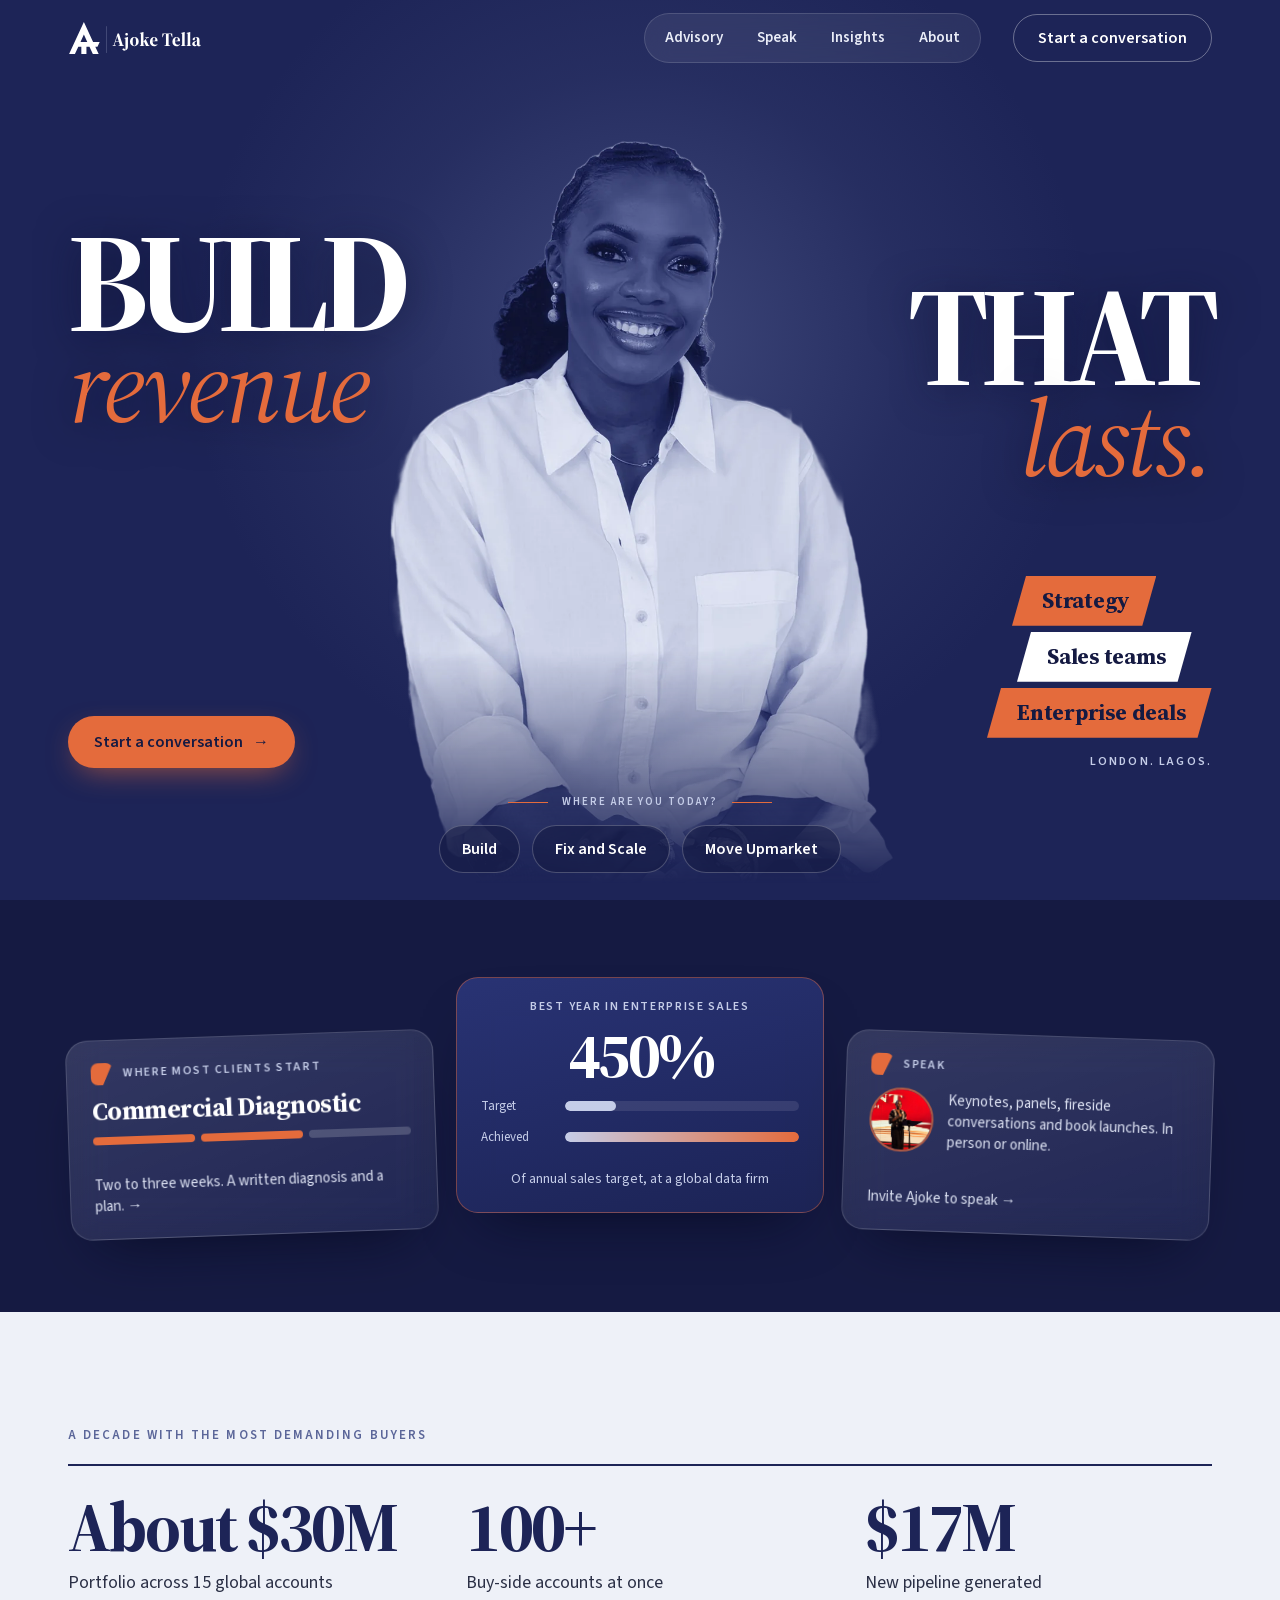
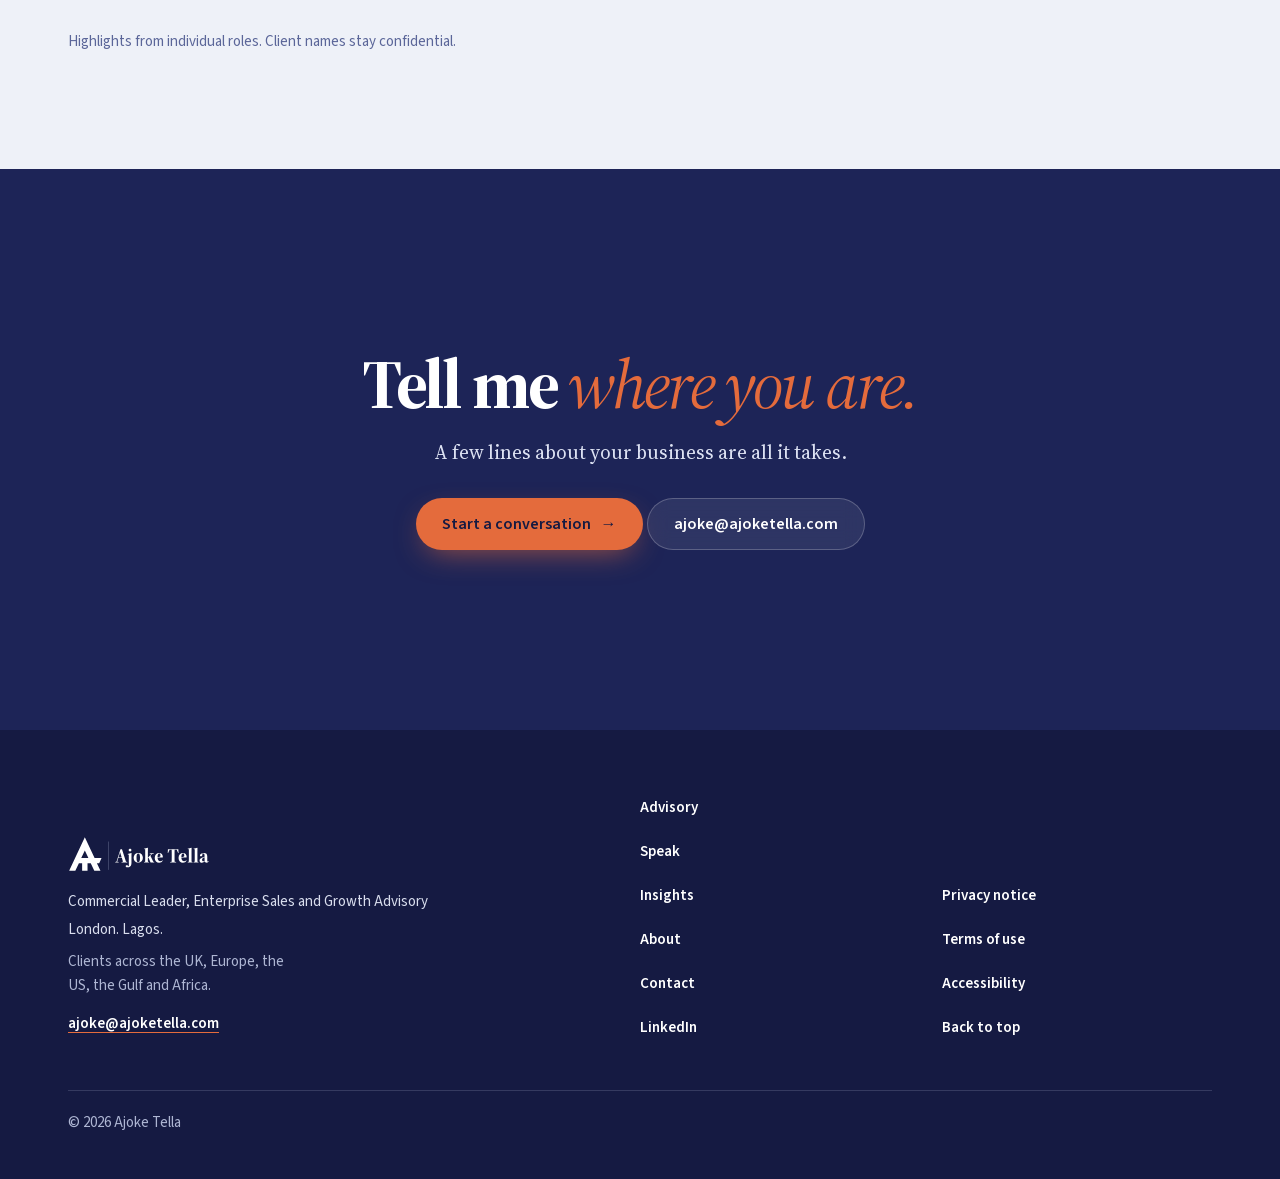
==== index.html @ 9ce61dae "New homepage: indigo hero with Ajoke behind the type, falling blocks, door buttons, cards Co-Authore" ====
<!doctype html>
<html lang="en-GB">
<head>
<meta charset="utf-8">
<meta name="viewport" content="width=device-width, initial-scale=1">
<meta name="theme-color" content="#1D2457">
<meta property="og:type" content="website">
<meta property="og:image" content="https://ajoketella.com/assets/img/og-image.png">
<meta property="og:image:width" content="1200">
<meta property="og:image:height" content="630">
<meta name="twitter:card" content="summary_large_image">
<link rel="icon" href="assets/img/favicon.svg" type="image/svg+xml">
<link rel="icon" href="assets/img/favicon-32.png" sizes="32x32" type="image/png">
<link rel="apple-touch-icon" href="assets/img/apple-touch-icon.png">
<link rel="preload" href="assets/fonts/source-serif-4.woff2" as="font" type="font/woff2" crossorigin>
<link rel="preload" href="assets/fonts/source-sans-3.woff2" as="font" type="font/woff2" crossorigin>
<script defer data-domain="ajoketella.com" src="https://plausible.io/js/script.outbound-links.js"></script>
<link rel="stylesheet" href="assets/css/site.css">
<link rel="stylesheet" href="assets/css/theme-persimmon.css">

<title>Ajoke Tella | Commercial Advisory for Revenue Growth</title>
<meta name="description" content="Revenue should not depend on one person, one deal or one good quarter. Commercial advisory for startups, SMEs and established companies, from London and Lagos.">
<link rel="canonical" href="https://ajoketella.com/">
<meta property="og:url" content="https://ajoketella.com/">
<meta property="og:title" content="Ajoke Tella | Commercial Advisory for Revenue Growth">
<meta property="og:description" content="Revenue should not depend on one person, one deal or one good quarter. Commercial advisory from London and Lagos.">
<link rel="preload" as="image" href="assets/img/photos/ajoke-duotone.webp" type="image/webp">
<script type="application/ld+json">
{
  "@context": "https://schema.org",
  "@graph": [
    {
      "@type": "Person",
      "@id": "https://ajoketella.com/#ajoke",
      "name": "Ajoke Tella",
      "jobTitle": "Commercial Leader, Enterprise Sales and Growth Advisory",
      "description": "Commercial leader and adviser who helps startups, SMEs and established companies win and grow revenue, drawing on a decade of enterprise sales to tier 1 and tier 2 banks, asset managers, hedge funds and family offices across EMEA.",
      "url": "https://ajoketella.com/",
      "image": "https://ajoketella.com/assets/img/photos/ajoke-portrait.jpg",
      "sameAs": ["https://www.linkedin.com/in/joketella/"],
      "workLocation": [
        {"@type": "Place", "name": "London", "address": {"@type": "PostalAddress", "addressLocality": "London", "addressCountry": "GB"}},
        {"@type": "Place", "name": "Lagos", "address": {"@type": "PostalAddress", "addressLocality": "Lagos", "addressCountry": "NG"}}
      ],
      "alumniOf": [
        {"@type": "CollegeOrUniversity", "name": "University of Ilorin"},
        {"@type": "CollegeOrUniversity", "name": "London School of Economics and Political Science"}
      ],
      "knowsAbout": ["Enterprise sales", "B2B sales strategy", "Go-to-market strategy", "Building a sales function", "Sales team training and coaching", "Fractional commercial leadership", "RFP and tender strategy", "Account expansion", "Founder-led sales", "Commercial leadership"]
    },
    {
      "@type": "ProfessionalService",
      "@id": "https://ajoketella.com/#practice",
      "name": "Ajoke Tella",
      "description": "Commercial advisory for companies selling complex, high value products and services: sales strategy and go-to-market, sales function build, fractional commercial leadership and enterprise sales capability.",
      "url": "https://ajoketella.com/",
      "logo": "https://ajoketella.com/assets/img/mark.svg",
      "founder": {"@id": "https://ajoketella.com/#ajoke"},
      "location": [
        {"@type": "Place", "name": "London", "address": {"@type": "PostalAddress", "addressLocality": "London", "addressCountry": "GB"}},
        {"@type": "Place", "name": "Lagos", "address": {"@type": "PostalAddress", "addressLocality": "Lagos", "addressCountry": "NG"}}
      ],
      "areaServed": [
        {"@type": "Country", "name": "United Kingdom"},
        {"@type": "Place", "name": "Europe"},
        {"@type": "Country", "name": "United States"},
        {"@type": "Country", "name": "United Arab Emirates"},
        {"@type": "Country", "name": "Nigeria"},
        {"@type": "Place", "name": "Africa"}
      ],
      "hasOfferCatalog": {
        "@type": "OfferCatalog",
        "name": "Commercial advisory",
        "itemListElement": [
          {"@type": "Offer", "itemOffered": {"@type": "Service", "name": "Commercial Diagnostic", "description": "A two to three week review of your sales organisation, pipeline, process, team and enterprise readiness, with a written diagnosis and plan."}},
          {"@type": "Offer", "itemOffered": {"@type": "Service", "name": "Sales Strategy and Go-To-Market"}},
          {"@type": "Offer", "itemOffered": {"@type": "Service", "name": "Sales Function Build"}},
          {"@type": "Offer", "itemOffered": {"@type": "Service", "name": "Fractional Commercial Leader"}},
          {"@type": "Offer", "itemOffered": {"@type": "Service", "name": "Enterprise Sales Capability Programme"}},
          {"@type": "Offer", "itemOffered": {"@type": "Service", "name": "Enterprise Deal and RFP Strategy"}},
          {"@type": "Offer", "itemOffered": {"@type": "Service", "name": "Whitespace and Account Expansion"}},
          {"@type": "Offer", "itemOffered": {"@type": "Service", "name": "Sales Team Training and Coaching"}},
          {"@type": "Offer", "itemOffered": {"@type": "Service", "name": "Founder-Led Sales Transition"}},
          {"@type": "Offer", "itemOffered": {"@type": "Service", "name": "Sales Hiring and Team Design"}}
        ]
      }
    },
    {
      "@type": "WebSite",
      "@id": "https://ajoketella.com/#site",
      "name": "Ajoke Tella",
      "url": "https://ajoketella.com/",
      "inLanguage": "en-GB",
      "publisher": {"@id": "https://ajoketella.com/#ajoke"}
    }
,
    {
      "@type": "WebPage",
      "@id": "https://ajoketella.com/#webpage",
      "url": "https://ajoketella.com/",
      "name": "Ajoke Tella | Commercial Advisory for Revenue Growth",
      "isPartOf": {"@id": "https://ajoketella.com/#site"},
      "about": {"@id": "https://ajoketella.com/#practice"},
      "primaryImageOfPage": "https://ajoketella.com/assets/img/photos/ajoke-portrait.jpg"
    }
  ]
}
</script>
</head>
<body class="home-v3">
<a class="skip" href="#main">Skip to content</a>
<svg width="0" height="0" class="sprite" aria-hidden="true" focusable="false"><symbol id="horizontal" viewBox="6.36 1.60 368.01 93.40"><path transform="translate(0.00 0.00) scale(1)" fill="currentColor" fill-rule="evenodd" d="M50.0 4.6 L75.3 59.0 L93.39 59.0 L87.34 72.0 L81.34 72.0 L90.64 92.0 L74.64 92.0 L65.34 72.0 L57.0 72.0 L57.0 92.0 L43.0 92.0 L43.0 72.0 L34.66 72.0 L25.36 92.0 L9.36 92.0 Z M50.0 39.01 L59.3 59.0 L40.7 59.0 Z"/><rect x="110.87" y="15.96" width="0.6" height="73.42" style="fill:var(--rule,currentColor)"/><path transform="translate(128.32 70.15) scale(0.5218)" fill="currentColor" d="M1.20 0.00L18.20 0.00L18.20 -2.20L10.70 -3.10L16.40 -21.70L34.10 -21.70L39.70 -3.10L32.50 -2.20L32.50 0.00L60.80 0.00L60.80 -2.20L54.70 -3.20L34.70 -66.00L27.20 -66.00L7.40 -3.10L1.20 -2.20ZM17.20 -24.40L25.40 -51.10L33.30 -24.40ZM63.00 24.60C66.90 24.60 72.00 23.30 76.30 18.90C80.40 14.80 81.90 10.10 81.90 0.00L81.90 -33.00L82.30 -46.20L80.90 -47.20L62.60 -42.00L62.60 -40.20L68.40 -38.50C68.50 -34.00 68.60 -30.50 68.60 -24.20L68.60 -6.50C68.60 2.60 69.50 10.30 68.80 17.00C68.70 18.50 68.40 19.60 67.90 20.60L66.50 18.30C64.10 14.20 62.00 13.50 59.20 13.50C55.70 13.50 53.20 15.50 52.90 18.70C54.00 23.10 57.70 24.60 63.00 24.60ZM74.80 -54.80C78.60 -54.80 81.80 -57.60 81.80 -61.60C81.80 -65.70 78.60 -68.50 74.80 -68.50C71.00 -68.50 67.80 -65.70 67.80 -61.60C67.80 -57.60 71.00 -54.80 74.80 -54.80ZM115.60 1.50C128.90 1.50 138.70 -8.40 138.70 -22.90C138.70 -37.60 130.20 -47.20 115.60 -47.20C102.10 -47.20 92.60 -37.40 92.60 -22.80C92.60 -8.20 101.00 1.50 115.60 1.50ZM115.60 -1.10C110.10 -1.10 106.90 -6.20 106.90 -22.80C106.90 -39.40 110.10 -44.70 115.60 -44.70C121.20 -44.70 124.30 -39.50 124.30 -22.90C124.30 -6.40 121.20 -1.10 115.60 -1.10ZM144.50 0.00L168.50 0.00L168.50 -2.20L163.70 -3.00C163.40 -7.90 163.40 -14.60 163.40 -20.30L166.60 -23.60L176.90 0.00L195.00 0.00L195.00 -2.20L190.40 -3.10L176.10 -33.40L184.60 -42.20L192.80 -43.60L192.80 -45.80L172.70 -45.80L172.70 -43.60L180.80 -42.20L163.40 -23.60L163.40 -51.50L163.80 -72.00L162.40 -73.10L144.10 -68.30L144.10 -66.50L150.10 -64.90L150.10 -20.90C150.10 -15.40 150.10 -8.30 149.80 -3.10L144.50 -2.20ZM219.50 -44.60C223.40 -44.60 226.00 -41.70 226.00 -34.20C226.00 -28.70 224.20 -27.20 218.70 -27.20L211.50 -27.20C211.90 -40.30 215.40 -44.60 219.50 -44.60ZM219.40 1.50C227.30 1.50 233.70 -1.90 237.50 -9.60L236.00 -10.80C233.30 -7.80 229.90 -5.90 225.30 -5.90C217.30 -5.90 211.50 -12.60 211.50 -24.60L211.50 -24.70L237.20 -24.70C237.60 -26.40 237.70 -27.30 237.70 -29.30C237.70 -39.70 230.70 -47.20 219.30 -47.20C208.00 -47.20 197.50 -38.60 197.50 -22.20C197.50 -7.00 207.20 1.50 219.40 1.50ZM262.10 -46.40L264.20 -46.40L271.30 -63.00L281.70 -63.00C282.00 -55.20 282.10 -44.40 282.10 -35.40L282.10 -31.00C282.10 -21.90 282.00 -11.00 281.70 -3.20L274.20 -2.20L274.20 0.00L303.90 0.00L303.90 -2.20L296.40 -3.20C296.10 -11.00 296.10 -21.90 296.10 -31.00L296.10 -35.40C296.10 -44.40 296.10 -55.20 296.40 -63.00L306.80 -63.00L313.90 -46.40L316.10 -46.40L314.90 -65.70L263.30 -65.70ZM337.90 -44.60C341.80 -44.60 344.40 -41.70 344.40 -34.20C344.40 -28.70 342.60 -27.20 337.10 -27.20L329.90 -27.20C330.30 -40.30 333.80 -44.60 337.90 -44.60ZM337.80 1.50C345.70 1.50 352.10 -1.90 355.90 -9.60L354.40 -10.80C351.70 -7.80 348.30 -5.90 343.70 -5.90C335.70 -5.90 329.90 -12.60 329.90 -24.60L329.90 -24.70L355.60 -24.70C356.00 -26.40 356.10 -27.30 356.10 -29.30C356.10 -39.70 349.10 -47.20 337.70 -47.20C326.40 -47.20 315.90 -38.60 315.90 -22.20C315.90 -7.00 325.60 1.50 337.80 1.50ZM361.60 0.00L385.60 0.00L385.60 -2.20L380.80 -3.00C380.50 -8.20 380.50 -15.40 380.50 -20.90L380.50 -52.10L380.90 -72.00L379.50 -73.10L361.20 -68.30L361.20 -66.50L367.20 -64.90L367.20 -20.90C367.20 -15.40 367.20 -8.30 366.90 -3.10L361.60 -2.20ZM390.80 0.00L414.80 0.00L414.80 -2.20L410.00 -3.00C409.70 -8.20 409.70 -15.40 409.70 -20.90L409.70 -52.10L410.10 -72.00L408.70 -73.10L390.40 -68.30L390.40 -66.50L396.40 -64.90L396.40 -20.90C396.40 -15.40 396.40 -8.30 396.10 -3.10L390.80 -2.20ZM455.60 1.40C460.70 1.40 464.10 -1.20 465.80 -5.40L464.40 -6.50C463.10 -4.80 462.20 -4.20 460.80 -4.20C459.50 -4.20 458.70 -5.20 458.70 -7.20L458.70 -29.60C458.70 -41.80 453.70 -47.20 442.20 -47.20C430.40 -47.20 422.90 -42.20 422.10 -34.90C423.00 -31.70 424.70 -30.30 427.80 -30.30C431.00 -30.30 434.20 -32.30 434.50 -38.50L435.00 -44.00C435.90 -44.20 436.90 -44.40 437.90 -44.40C443.70 -44.40 445.40 -41.40 445.40 -31.60L445.40 -28.10C442.60 -27.40 439.90 -26.60 438.00 -26.10C424.90 -22.10 420.40 -16.80 420.40 -10.00C420.40 -2.80 425.40 1.50 432.40 1.50C437.70 1.50 441.70 -0.30 445.60 -5.40C446.50 -1.30 449.60 1.40 455.60 1.40ZM433.00 -13.00C433.00 -18.60 436.10 -21.80 441.10 -24.20C442.00 -24.70 443.50 -25.20 445.40 -25.80L445.40 -7.60C443.10 -5.90 441.50 -5.30 439.30 -5.30C435.70 -5.30 433.00 -7.70 433.00 -13.00Z"/></symbol><symbol id="mark" viewBox="0 0 100 100"><path fill="currentColor" fill-rule="evenodd" d="M50.0 4.6 L75.3 59.0 L93.39 59.0 L87.34 72.0 L81.34 72.0 L90.64 92.0 L74.64 92.0 L65.34 72.0 L57.0 72.0 L57.0 92.0 L43.0 92.0 L43.0 72.0 L34.66 72.0 L25.36 92.0 L9.36 92.0 Z M50.0 39.01 L59.3 59.0 L40.7 59.0 Z"/></symbol></svg>
<header class="site-header" id="top">
  <div class="wrap header-inner">
    <a class="brand" href="" aria-label="Ajoke Tella, home"><svg class="brand-logo" viewBox="0 0 368.01 93.40" aria-hidden="true" focusable="false"><use href="#horizontal"/></svg></a>
    
    <nav class="primary-nav" aria-label="Main">
      <ul>
        <li><a href="advisory/" data-nav="advisory">Advisory</a></li>
        <li><a href="speak/" data-nav="speak">Speak</a></li>
        <li><a href="insights/" data-nav="insights">Insights</a></li>
        <li><a href="about/" data-nav="about">About</a></li>
      </ul>
    </nav>
    <a class="btn btn-primary header-cta" href="contact/" data-nav="contact" data-track="Header CTA">Start a conversation</a>
    <button class="menu-toggle" type="button" aria-expanded="false" aria-controls="mobile-menu">
      <span class="menu-lines" aria-hidden="true"></span><span class="menu-label">Menu</span>
    </button>
  </div>
  <div class="mobile-menu" id="mobile-menu" hidden>
    <nav aria-label="Mobile">
      <ul>
        <li><a href="advisory/" data-nav="advisory">Advisory</a></li>
        <li><a href="speak/" data-nav="speak">Speak</a></li>
        <li><a href="insights/" data-nav="insights">Insights</a></li>
        <li><a href="about/" data-nav="about">About</a></li>
      </ul>
      <a class="btn btn-primary" href="contact/">Start a conversation</a>
    </nav>
  </div>
  <div class="read-bar" aria-hidden="true"></div>
</header>

<main id="main">

  <!-- Hero: one field of Adire indigo, Ajoke toned in the same indigo behind the type -->
  <section class="v4-hero" aria-labelledby="hero-title">
    <div class="wrap v4-grid">
      <figure class="v4-figure" aria-hidden="true">
        <img src="assets/img/photos/ajoke-duotone.webp" width="1000" height="1406" alt="" fetchpriority="high">
      </figure>
      <h1 id="hero-title" class="v4-title">
        <span class="v4-l"><b>Build</b> <em>revenue</em></span>
        <span class="v4-r"><b>that</b> <em>lasts.</em></span>
      </h1>
      <div class="v4-copy">
        <a class="pill pill-hot" href="contact/" data-track="Hero CTA">Start a conversation <span aria-hidden="true">&rarr;</span></a>
      </div>
      <div class="v4-side">
        <ul class="v4-blocks" aria-label="What I help with">
          <li>Strategy</li>
          <li>Sales teams</li>
          <li>Enterprise deals</li>
        </ul>
        <p class="v4-cities">London. Lagos.</p>
      </div>
      <nav class="v4-doors" aria-label="Where are you today?">
        <p class="v4-doors-label">Where are you today?</p>
        <a class="pill pill-glass" href="advisory/#panel-build">Build</a>
        <a class="pill pill-glass" href="advisory/#panel-fix">Fix and Scale</a>
        <a class="pill pill-glass" href="advisory/#panel-up">Move Upmarket</a>
      </nav>
    </div>
  </section>

  <!-- Facts on glass cards -->
  <section class="v4-facts" aria-label="At a glance">
    <div class="wrap">
      <div class="v3-cards">
        <a class="v3-card" href="advisory/#diagnostic">
          <span class="v3-card-label"><i aria-hidden="true"></i>Where most clients start</span>
          <span class="v3-card-title">Commercial Diagnostic</span>
          <span class="v3-weeks" aria-hidden="true"><span></span><span></span><span class="off"></span></span>
          <span class="v3-card-foot">Two to three weeks. A written diagnosis and a plan. <span aria-hidden="true">&rarr;</span></span>
        </a>
        <div class="v3-card v3-card-hero">
          <span class="v3-card-label">Best year in enterprise sales</span>
          <span class="v3-big">450%</span>
          <span class="v3-bars">
            <span class="v3-bar"><span class="v3-bar-name">Target</span><span class="v3-bar-track"><span class="v3-bar-fill" style="--w:22%"></span></span></span>
            <span class="v3-bar"><span class="v3-bar-name">Achieved</span><span class="v3-bar-track"><span class="v3-bar-fill hot" style="--w:100%"></span></span></span>
          </span>
          <span class="v3-card-foot">Of annual sales target, at a global data firm</span>
        </div>
        <a class="v3-card" href="speak/">
          <span class="v3-card-label"><i aria-hidden="true"></i>Speak</span>
          <span class="v3-speak">
            <img src="assets/img/photos/ajoke-stage.webp" width="900" height="1200" alt="" loading="lazy">
            <span>Keynotes, panels, fireside conversations and book launches. In person or online.</span>
          </span>
          <span class="v3-card-foot">Invite Ajoke to speak <span aria-hidden="true">&rarr;</span></span>
        </a>
      </div>
    </div>
  </section>

  <!-- Numbers -->
  <section class="v3-section v3-numbers" aria-labelledby="record-title">
    <div class="wrap">
      <h2 id="record-title" class="v3-eyebrow">A decade with the most demanding buyers</h2>
      <ul class="v3-stats">
        <li><span class="v3-stat" data-count>About $30M</span><span>Portfolio across 15 global accounts</span></li>
        <li><span class="v3-stat" data-count>100+</span><span>Buy-side accounts at once</span></li>
        <li><span class="v3-stat" data-count>$17M</span><span>New pipeline generated</span></li>
      </ul>
      <p class="v3-note">Highlights from individual roles. Client names stay confidential.</p>
    </div>
  </section>

  <!-- Close -->
  <section class="v3-close" aria-labelledby="close-title">
    <div class="wrap">
      <h2 id="close-title" class="v3-h2">Tell me <em>where you are.</em></h2>
      <p>A few lines about your business are all it takes.</p>
      <div class="v3-actions">
        <a class="pill pill-hot" href="contact/" data-track="Closing CTA">Start a conversation <span aria-hidden="true">&rarr;</span></a>
        <a class="pill pill-glass" href="mailto:ajoke@ajoketella.com">ajoke@ajoketella.com</a>
      </div>
    </div>
  </section>
</main>
<footer class="site-footer">
  <div class="wrap footer-grid">
    <div>
      <svg class="footer-logo" viewBox="0 0 368.01 93.40" role="img" aria-label="Ajoke Tella"><use href="#horizontal"/></svg>
      <p>Commercial Leader, Enterprise Sales and Growth Advisory</p>
      <p>London. Lagos.</p>
      <p class="reach">Clients across the UK, Europe, the US, the Gulf and Africa.</p>
      <p><a class="footer-email" href="mailto:ajoke@ajoketella.com">ajoke@ajoketella.com</a></p>
    </div>
    <ul class="footer-links" aria-label="Explore">
      <li><a href="advisory/">Advisory</a></li>
      <li><a href="speak/">Speak</a></li>
      <li><a href="insights/">Insights</a></li>
      <li><a href="about/">About</a></li>
      <li><a href="contact/">Contact</a></li>
      <li><a href="https://www.linkedin.com/in/joketella/" rel="noopener" data-track="LinkedIn">LinkedIn</a></li>
    </ul>
    <ul class="footer-links" aria-label="Legal">
      <li><a href="privacy.html">Privacy notice</a></li>
      <li><a href="terms/">Terms of use</a></li>
      <li><a href="accessibility/">Accessibility</a></li>
      <li><a href="#top">Back to top</a></li>
    </ul>
    <p class="legal">&copy; <span data-year>2026</span> Ajoke Tella</p>
  </div>
</footer>

<script src="assets/js/site.js" defer></script>
<script src="assets/js/motion.js" defer></script>
</body>
</html>
---- assets/css/site.css ----
/* Ajoke Tella: all adire. Indigo leads, resist blue signals on dark, white does most of the work. */
@font-face{font-family:'Source Serif 4';src:url(../fonts/source-serif-4.woff2) format('woff2');font-weight:400 700;font-style:normal;font-display:swap}
@font-face{font-family:'Source Serif 4';src:url(../fonts/source-serif-4-italic.woff2) format('woff2');font-weight:400;font-style:italic;font-display:swap}
@font-face{font-family:'Source Sans 3';src:url(../fonts/source-sans-3.woff2) format('woff2');font-weight:400 700;font-style:normal;font-display:swap}

:root{
  --indigo:#1D2457; --indigo-hover:#2A3372; --mid:#5B6699; --resist:#C5CDE8; --resist-tint:#EEF1F8;
  --white:#FFFFFF; --text:#1A1A1A; --line:#E1E5EF;
  --serif:'Source Serif 4',Georgia,serif; --sans:'Source Sans 3','Segoe UI',Helvetica,Arial,sans-serif;
  --ease:cubic-bezier(0.16,1,0.3,1);
  --gutter:clamp(16px,4vw,48px); --max:1240px;
  --section:clamp(96px,12vw,168px);
  --slope:0.465; /* the monogram's 65 degree cut */
}
*,*::before,*::after{box-sizing:border-box}
html{scroll-behavior:smooth;-webkit-text-size-adjust:100%;scroll-padding-top:88px}
@media (prefers-reduced-motion:reduce){html{scroll-behavior:auto}}
body{margin:0;background:var(--white);color:var(--text);font:400 18px/1.6 var(--sans);-webkit-font-smoothing:antialiased;text-rendering:optimizeLegibility}
img,svg{display:block;max-width:100%}
a{color:inherit}
p{margin:0 0 16px}
h1,h2,h3{font-family:var(--serif);color:var(--indigo);margin:0;font-weight:700}
::selection{background:var(--indigo);color:var(--white)}
.dark ::selection{background:var(--resist);color:var(--indigo)}
:focus-visible{outline:3px solid var(--indigo);outline-offset:3px;border-radius:2px}
.dark :focus-visible{outline-color:var(--resist)}
.sr-only{position:absolute;width:1px;height:1px;padding:0;margin:-1px;overflow:hidden;clip:rect(0,0,0,0);white-space:nowrap;border:0}
.sprite{position:absolute;width:0;height:0;overflow:hidden}
.skip{position:absolute;left:16px;top:-60px;z-index:100;background:var(--indigo);color:var(--white);padding:12px 16px;font-weight:600;text-decoration:none;transition:top .2s}
.skip:focus{top:12px}
.wrap{max-width:var(--max);margin:0 auto;padding:0 var(--gutter)}
.section{padding:var(--section) 0;position:relative}
.tinted{background:var(--resist-tint)}
.dark{background:var(--indigo);color:var(--white)}
.dark h2,.dark h3{color:var(--white)}

/* Type */
.eyebrow{font:600 13px/1.3 var(--sans);letter-spacing:.16em;text-transform:uppercase;color:var(--mid);margin:0 0 20px}
.dark .eyebrow{color:var(--resist)}
h1{font-size:clamp(50px,6.6vw,98px);line-height:.96;letter-spacing:-0.035em}
h2{font-size:clamp(38px,4.8vw,64px);line-height:1.02;letter-spacing:-0.025em;margin-bottom:24px}
h3{font-size:clamp(21px,1.9vw,25px);line-height:1.2;letter-spacing:-0.01em}
.lede{font-size:clamp(19px,1.6vw,22px);line-height:1.55}
.section-head{max-width:760px;margin-bottom:clamp(40px,5vw,72px)}
.section-intro{font-size:19px;color:#2B3046;max-width:62ch}
.list-label{font:600 13px/1.3 var(--sans);letter-spacing:.14em;text-transform:uppercase;color:var(--mid);margin:28px 0 12px}
.dark .list-label{color:var(--resist)}
.fees{font-size:16px;color:var(--mid);margin-top:20px}
.dark .fees{color:var(--resist)}

/* Buttons and links: 48px targets, square corners (the brand is architectural) */
.btn{display:inline-flex;align-items:center;justify-content:center;gap:10px;min-height:48px;padding:0 24px;font:600 16px/1 var(--sans);text-decoration:none;border:2px solid transparent;cursor:pointer;transition:background-color .25s var(--ease),color .25s var(--ease),transform .25s var(--ease),border-color .25s var(--ease)}
.btn:active{transform:translateY(1px)}
.btn-primary{background:var(--indigo);color:var(--white)}
.btn-primary:hover{background:var(--indigo-hover)}
.dark .btn-primary,.btn-light{background:var(--resist);color:var(--indigo)}
.dark .btn-primary:hover,.btn-light:hover{background:var(--white)}
.btn-secondary{border-color:var(--indigo);color:var(--indigo);background:transparent}
.btn-secondary:hover{background:var(--indigo);color:var(--white)}
.text-link{font-weight:600;color:var(--indigo);text-decoration:none;background:linear-gradient(currentColor,currentColor) 0 100%/100% 2px no-repeat;padding-bottom:2px;transition:background-size .3s var(--ease)}
.text-link:hover{background-size:0 2px;background-position:100% 100%}
.text-link{position:relative}
.text-link::before{content:"";position:absolute;inset:-10px -6px}  /* 44px+ tap area without moving the underline */
.dark .text-link{color:var(--white)}

/* The breakout: a bar with the monogram's forward cut, running in from one page edge */
.breakout{height:clamp(10px,1vw,14px);background:var(--indigo)}
.dark .breakout{background:var(--resist)}
.breakout-left{clip-path:polygon(0 0,100% 0,calc(100% - var(--h,14px) * var(--slope)) 100%,0 100%)}
.breakout-right{clip-path:polygon(calc(var(--h,14px) * var(--slope)) 0,100% 0,100% 100%,0 100%)}

/* Header */
.site-header{position:sticky;top:0;z-index:50;background:rgba(255,255,255,.96);backdrop-filter:saturate(1.2) blur(8px);border-bottom:1px solid transparent;transition:border-color .3s}
.site-header.scrolled{border-bottom-color:var(--line)}
.header-inner{display:flex;align-items:center;gap:32px;height:76px}
.brand{display:flex;align-items:center;min-height:48px;flex:none;color:var(--indigo);--rule:var(--mid)}
.brand-logo{height:34px;width:auto}
.primary-nav{margin-left:auto}
.primary-nav ul{display:flex;gap:8px;list-style:none;margin:0;padding:0}
.primary-nav a{display:inline-flex;align-items:center;min-height:48px;padding:0 12px;font-weight:600;font-size:16px;text-decoration:none;color:var(--indigo);position:relative}
.primary-nav a::after{content:"";position:absolute;left:12px;right:12px;bottom:10px;height:2px;background:var(--indigo);transform:scaleX(0);transform-origin:left;transition:transform .3s var(--ease)}
.primary-nav a:hover::after,.primary-nav a[aria-current="true"]::after{transform:scaleX(1)}
.header-cta{flex:none}
.menu-toggle{display:none;margin-left:auto;align-items:center;gap:10px;min-height:48px;min-width:48px;padding:0 4px 0 12px;background:none;border:0;font:600 16px var(--sans);color:var(--indigo);cursor:pointer}
.menu-lines{width:22px;height:14px;position:relative;border-top:2px solid var(--indigo);border-bottom:2px solid var(--indigo)}
.menu-lines::after{content:"";position:absolute;left:0;right:0;top:4px;height:2px;background:var(--indigo)}
.mobile-menu{border-top:1px solid var(--line);background:var(--white)}
.mobile-menu ul{list-style:none;margin:0;padding:8px var(--gutter)}
.mobile-menu a:not(.btn){display:flex;align-items:center;min-height:52px;font:600 20px var(--serif);color:var(--indigo);text-decoration:none;border-bottom:1px solid var(--line)}
.mobile-menu .btn{margin:16px var(--gutter) 24px;width:calc(100% - 2 * var(--gutter))}

/* Hero */
.hero{padding:clamp(40px,5vw,72px) 0 clamp(72px,9vw,128px);overflow:hidden}
.hero-grid{display:grid;grid-template-columns:minmax(0,7fr) minmax(0,5fr);gap:clamp(32px,5vw,80px);align-items:stretch}
.hero h1{max-width:11ch}
.hero-bar{--h:14px;height:14px;width:calc(100% + var(--gutter) - 12%);margin:clamp(24px,2.4vw,32px) 0 clamp(24px,2.4vw,28px) calc(-1 * var(--gutter) - (100vw - min(100vw, var(--max))) / 2)}
.hero .lede{max-width:40ch;color:#2B3046}
.hero-actions{display:flex;flex-wrap:wrap;align-items:center;gap:20px 28px;margin:28px 0 32px}
.credibility{font-size:15px;color:var(--mid);max-width:44ch;padding-top:20px;border-top:1px solid var(--line)}

/* Photo placeholders: indigo with a hairline frame until the portraits arrive */
.photo-slot{margin:0;position:relative;background:var(--indigo);display:grid;place-items:center;color:var(--white);text-align:center;font:600 13px/1.6 var(--sans);letter-spacing:.14em;text-transform:uppercase}
.photo-slot::before{content:"";position:absolute;inset:clamp(16px,2.5vw,32px);border:1px solid rgba(255,255,255,.3)}
.photo-slot span{position:relative;padding:0 24px}
.hero-portrait{min-height:clamp(420px,58vw,680px);margin-right:calc(-1 * var(--gutter) - (100vw - min(100vw, var(--max))) / 2)}

/* Door-picker: choose a situation, the bar breaks out from your choice to the answer */
@keyframes breakout{from{transform:scaleX(0)}to{transform:scaleX(1)}}
.door-panel{outline:none}
.door-panel .panel-title{font:700 clamp(28px,2.6vw,36px)/1.1 var(--serif);color:var(--indigo);margin-bottom:16px}
.door-panel p{max-width:56ch}
.panel-label{font:600 13px/1.3 var(--sans);letter-spacing:.14em;text-transform:uppercase;color:var(--mid);margin:24px 0 10px}
.panel-offers{list-style:none;margin:0 0 28px;padding:0}
.panel-offers li{display:flex;align-items:center;gap:12px;padding:10px 0;border-bottom:1px solid #D5DBEA;font-weight:600;color:var(--indigo)}
.panel-offers li::before{content:"";flex:none;width:18px;height:6px;background:var(--indigo);clip-path:polygon(0 0,100% 0,calc(100% - 2.8px) 100%,0 100%)}
.doors-foot{margin:36px 0 0;font-size:17px}

/* Diagnostic */
.diagnostic{overflow:hidden}
.diag-bar{--h:14px;position:absolute;right:0;top:clamp(80px,11vw,152px);width:min(46vw,620px)}
.diag-grid{display:grid;grid-template-columns:minmax(0,5fr) minmax(0,7fr);gap:clamp(32px,6vw,96px);padding-top:clamp(24px,3vw,40px)}
.diag-grid h2{font-size:clamp(42px,5.4vw,76px);max-width:8ch}
.diag-body p{color:#E6E9F5;max-width:58ch}
.diag-body .lede{color:var(--white)}
.bar-list{list-style:none;margin:0 0 8px;padding:0}
.bar-list li{display:flex;gap:14px;align-items:baseline;padding:12px 0;border-bottom:1px solid rgba(197,205,232,.25)}
.bar-list li::before{content:"";flex:none;width:18px;height:6px;background:var(--resist);transform:translateY(-3px);clip-path:polygon(0 0,100% 0,calc(100% - 2.8px) 100%,0 100%)}
.diagnostic .btn{margin-top:12px}

/* Offers */
.offer-list{list-style:none;margin:0;padding:0;display:grid;grid-template-columns:repeat(2,minmax(0,1fr));column-gap:clamp(32px,5vw,80px);border-top:1px solid var(--line)}
.offer{display:grid;grid-template-columns:52px minmax(0,1fr);grid-template-areas:"num body" ". ask";grid-template-rows:auto 1fr;align-content:start;column-gap:8px;padding:28px 0;border-bottom:1px solid var(--line);position:relative}
.offer-num{grid-area:num;font:600 15px/1.6 var(--sans);color:var(--mid);font-variant-numeric:tabular-nums;padding-top:2px}
.offer-body{grid-area:body}
.offer h3{margin-bottom:8px}
.offer p{font-size:17px;color:#2B3046;margin-bottom:12px}
.offer-ask{grid-area:ask;justify-self:start;align-self:start;font-size:16px}
.fits{display:none;font:600 12px/1 var(--sans);letter-spacing:.12em;text-transform:uppercase;color:var(--indigo);background:var(--resist);padding:6px 8px;margin:0 0 12px;width:max-content}
.offer.match .fits{display:inline-block}
.offer.match::before{content:"";position:absolute;left:-14px;top:28px;bottom:28px;width:4px;background:var(--indigo)}
.ways{margin-top:clamp(40px,5vw,64px);display:flex;flex-wrap:wrap;align-items:center;gap:12px 16px}
.ways .list-label{margin:0 8px 0 0}
.ways ul{display:flex;flex-wrap:wrap;gap:10px;list-style:none;margin:0;padding:0}
.ways li{border:1px solid var(--line);padding:8px 14px;font-size:16px;color:var(--indigo)}
.ways .fees{flex-basis:100%;margin:8px 0 0}

/* Approach */
.steps{list-style:none;margin:0;padding:0;display:grid;grid-template-columns:repeat(4,minmax(0,1fr));gap:clamp(24px,3vw,40px);counter-reset:none}
.steps li{position:relative;padding-top:28px;border-top:2px solid var(--indigo)}
.steps li::before{content:"";position:absolute;left:0;top:-8px;width:40px;height:14px;background:var(--indigo);clip-path:polygon(0 0,100% 0,calc(100% - 6.5px) 100%,0 100%)}
.step-num{display:block;font:700 clamp(44px,4.4vw,64px)/1 var(--serif);color:var(--mid);margin-bottom:18px;font-variant-numeric:lining-nums}
.steps h3{margin-bottom:10px}
.steps p{font-size:17px;color:#2B3046}
.selective{margin:clamp(40px,5vw,64px) 0 0;font-size:19px;max-width:60ch;color:var(--indigo)}

/* Track record ledger */
.record-grid{display:grid;grid-template-columns:minmax(0,5fr) minmax(0,7fr);gap:clamp(32px,6vw,96px);align-items:start}
.record-grid .section-head{position:sticky;top:120px;margin-bottom:0}
.record-grid h2{font-size:clamp(34px,3.6vw,50px)}
.record-note{font-size:16px;color:var(--mid)}
.ledger{margin:0;border-top:2px solid var(--indigo)}
.ledger-row{display:grid;grid-template-columns:minmax(0,6fr) minmax(0,6fr);gap:24px;align-items:baseline;padding:clamp(22px,2.4vw,32px) 0;border-bottom:1px solid var(--line)}
.ledger dt{white-space:nowrap;font:700 clamp(36px,4vw,58px)/1 var(--serif);color:var(--indigo);letter-spacing:-0.02em;font-variant-numeric:lining-nums tabular-nums}
.ledger dd{margin:0;display:flex;flex-direction:column;gap:4px;font-size:18px}
.ledger .where{font-size:14px;letter-spacing:.12em;text-transform:uppercase;color:var(--mid);font-weight:600}

/* About */
.about-grid{display:grid;grid-template-columns:minmax(0,5fr) minmax(0,7fr);gap:clamp(32px,6vw,96px);align-items:start}
.about-portrait{min-height:clamp(380px,46vw,620px);background:var(--resist);color:var(--indigo)}
.about-portrait::before{border-color:rgba(29,36,87,.3)}
.about-copy p{max-width:62ch}
.creds{list-style:none;margin:0;padding:0}
.creds li{padding:12px 0;border-bottom:1px solid var(--line);font-size:17px}

/* Sales notes */
.notes-grid{display:grid;grid-template-columns:minmax(0,5fr) minmax(0,7fr);gap:clamp(32px,6vw,96px);align-items:center}
.note-lines{list-style:none;margin:0;padding:0}
.note-lines li{font:400 clamp(24px,2.6vw,36px)/1.2 var(--serif);font-style:italic;color:var(--indigo);padding:20px 0;border-bottom:1px solid #D5DBEA}
.note-lines li:first-child{border-top:1px solid #D5DBEA}

/* Contact */
.contact-grid{display:grid;grid-template-columns:minmax(0,5fr) minmax(0,7fr);gap:clamp(32px,6vw,96px);align-items:start}
.contact-copy .lede{color:#E6E9F5;max-width:32ch}
.contact-bar{--h:14px;height:14px;width:calc(100% + var(--gutter));margin:36px 0 0 calc(-1 * var(--gutter) - (100vw - min(100vw, var(--max))) / 2)}
.enquiry{background:var(--white);color:var(--text);padding:clamp(24px,3.5vw,48px)}
.field{margin:0 0 20px;border:0;padding:0;min-width:0}
.field-row{display:grid;grid-template-columns:1fr 1fr;gap:0 20px}
label,legend{display:block;font-weight:600;font-size:16px;color:var(--indigo);margin-bottom:8px;padding:0}
.optional{font-weight:400;color:var(--mid)}
input[type=text],input[type=email],select,textarea{width:100%;min-height:50px;padding:12px 14px;font:400 17px/1.4 var(--sans);color:var(--text);background:var(--white);border:1.5px solid #B9C0D6;border-radius:0;transition:border-color .2s,box-shadow .2s;appearance:none}
select{background:var(--white) url("data:image/svg+xml,%3Csvg xmlns='http://www.w3.org/2000/svg' width='12' height='8' viewBox='0 0 12 8'%3E%3Cpath d='M1 1l5 5 5-5' fill='none' stroke='%231D2457' stroke-width='2'/%3E%3C/svg%3E") no-repeat right 16px center;padding-right:44px}
textarea{resize:vertical;min-height:120px}
input:hover,select:hover,textarea:hover{border-color:var(--mid)}
input:focus,select:focus,textarea:focus{outline:none;border-color:var(--indigo);box-shadow:0 0 0 3px var(--resist)}
[aria-invalid="true"]{border-color:#A3242C !important}
.error{margin:6px 0 0;font-size:15px;color:#A3242C;font-weight:600}
.error:empty{display:none}
.chip-grid{display:flex;flex-wrap:wrap;gap:10px}
.chip{margin:0;cursor:pointer;position:relative}
.chip input{position:absolute;opacity:0;width:1px;height:1px}
.chip span{display:inline-flex;align-items:center;min-height:44px;padding:8px 14px;border:1.5px solid #B9C0D6;font-weight:600;font-size:15px;color:var(--indigo);transition:background-color .2s,color .2s,border-color .2s}
.chip:hover span{border-color:var(--indigo)}
.chip input:checked+span{background:var(--indigo);border-color:var(--indigo);color:var(--white)}
.chip input:focus-visible+span{outline:3px solid var(--indigo);outline-offset:2px}
.chips[aria-invalid="true"] .chip span{border-color:#A3242C}
.hp{position:absolute;left:-10000px;width:1px;height:1px;overflow:hidden}
.prefill-note:empty{display:none}
.prefill-note{background:var(--resist-tint);border-left:4px solid var(--indigo);padding:12px 14px;font-size:15px;color:var(--indigo);margin-bottom:24px}
.consent{font-size:15px;color:#4A4F66;margin:4px 0 20px}
.consent a{color:var(--indigo);font-weight:600}
.enquiry .btn-primary{background:var(--indigo);color:var(--white)}
.enquiry .btn-primary:hover{background:var(--indigo-hover)}
.enquiry :focus-visible{outline-color:var(--indigo)}
.btn-submit{width:100%}
.btn-submit[disabled]{opacity:.7;cursor:progress}
.form-status:empty{display:none}
.form-status{margin:16px 0 0;padding:14px 16px;font-weight:600}
.form-status.ok{background:var(--resist-tint);color:var(--indigo);border-left:4px solid var(--indigo)}
.form-status.fail{background:#FBEDEE;color:#A3242C;border-left:4px solid #A3242C}

/* Footer */
.site-footer{background:#151A42;color:#D9DEEE;padding:56px 0 40px;font-size:15px}
.footer-grid{display:grid;grid-template-columns:2fr 1fr 1fr;gap:32px;align-items:end}
.footer-logo{height:36px;width:auto;color:var(--white);--rule:var(--resist);margin-bottom:18px}
.site-footer p{margin:0 0 4px}
.footer-links{list-style:none;margin:0;padding:0}
.footer-links a{display:inline-flex;align-items:center;min-height:44px;color:var(--white);text-decoration:none;font-weight:600}
.footer-links a:hover{text-decoration:underline}
.legal{justify-self:end;color:#AEB6D3}

/* Reveal on scroll: only when JavaScript is running and motion is welcome; content is visible otherwise */
@media (prefers-reduced-motion:no-preference){
  .js .reveal{opacity:0;transform:translateY(18px);transition:opacity .8s var(--ease),transform .8s var(--ease)}
  .js .reveal.in{opacity:1;transform:none}
  .js .breakout.reveal{opacity:1;transform:scaleX(0);transform-origin:left}
  .js .breakout-right.reveal{transform-origin:right}
  .js .breakout.reveal.in{transform:scaleX(1);transition:transform 1s var(--ease)}
  .hero-copy>*{animation:rise .9s var(--ease) both}
  .hero-copy>:nth-child(2){animation-delay:.08s}
  .hero-copy>:nth-child(3){animation:grow 1.1s var(--ease) .2s both;transform-origin:left}
  .hero-copy>:nth-child(4){animation-delay:.24s}
  .hero-copy>:nth-child(5){animation-delay:.32s}
  .hero-copy>:nth-child(6){animation-delay:.4s}
  .hero-portrait{animation:rise 1s var(--ease) .16s both}
  @keyframes rise{from{opacity:0;transform:translateY(16px)}to{opacity:1;transform:none}}
  @keyframes grow{from{transform:scaleX(0)}to{transform:scaleX(1)}}
}

/* Tablet */
@media (max-width:1080px){
  .primary-nav,.header-cta{display:none}
  .menu-toggle{display:inline-flex}
  .steps{grid-template-columns:repeat(2,minmax(0,1fr));row-gap:48px}
}
/* Phone */
@media (max-width:760px){
  body{font-size:17px}
  .header-inner{height:64px}
  .brand-logo{height:28px}
  html{scroll-padding-top:72px}
  .hero-grid,.diag-grid,.record-grid,.about-grid,.notes-grid,.contact-grid{grid-template-columns:minmax(0,1fr)}
  .hero-portrait{min-height:360px;margin-right:calc(-1 * var(--gutter));margin-left:calc(-1 * var(--gutter))}
  .hero-bar{width:88%}
  .offer-list{grid-template-columns:minmax(0,1fr)}
  .offer{grid-template-columns:40px minmax(0,1fr)}
  .offer.match::before{left:-10px}
  .steps{grid-template-columns:minmax(0,1fr)}
  .record-grid .section-head{position:static}
  .ledger-row{grid-template-columns:minmax(0,1fr);gap:8px}
  .about-portrait{min-height:320px;order:-1}
  .field-row{grid-template-columns:minmax(0,1fr)}
  .contact-bar{width:70%}
  .diag-bar{width:60vw;top:56px}
  .footer-grid{grid-template-columns:minmax(0,1fr);align-items:start}
  .legal{justify-self:start}
}
@media print{.site-header,.door-guide,.breakout,.enquiry{display:none}.dark{background:#fff;color:#000}.dark h2{color:#000}}

/* =====================================================================================
   Site v2: multi-page. The hook, proof wall, pipeline, Speak, Insights and inner pages.
   ===================================================================================== */
.read-bar{position:absolute;left:0;right:0;bottom:-1px;height:3px;background:var(--indigo);transform-origin:left;transform:scaleX(var(--p,0))}
.primary-nav a[aria-current="page"]::after{transform:scaleX(1)}
.header-cta[aria-current="page"]{background:var(--indigo-hover)}
.mobile-menu a[aria-current="page"]{text-decoration:underline;text-underline-offset:6px}

/* The hook: what three things should revenue never depend on? */
.hook{position:relative;padding:clamp(36px,5vw,80px) 0 clamp(64px,8vw,120px);overflow:hidden}
.hook-place{display:flex;flex-wrap:wrap;align-items:center;gap:10px 18px;font:600 13px/1 var(--sans);letter-spacing:.16em;text-transform:uppercase;color:var(--mid);margin:0 0 clamp(28px,4vw,56px)}
.hook-place .city{display:inline-flex;align-items:baseline;gap:10px}
.hook-place .city strong{color:var(--indigo);font-weight:700}
.hook-place time{font-variant-numeric:tabular-nums;letter-spacing:.08em}
.hook-place .sep{width:28px;height:8px;background:var(--indigo);clip-path:polygon(0 0,100% 0,calc(100% - 3.7px) 100%,0 100%)}
.hook-lead{font:400 clamp(24px,2.6vw,38px)/1.15 var(--serif);color:var(--indigo);letter-spacing:-0.015em;margin:0 0 .25em}
.hook h1{font-size:clamp(40px,7.5vw,116px);line-height:.94;letter-spacing:-0.045em;max-width:none}
.hook h1 .ln{display:block;white-space:nowrap}
.strike{position:relative;display:inline-block;transition:color .5s var(--ease)}
.strike::after{content:"";position:absolute;left:-.03em;right:-.08em;top:52%;height:.1em;background:var(--indigo);clip-path:polygon(0 0,100% 0,calc(100% - .046em) 100%,0 100%);transform-origin:left}
.hook .strike{color:var(--mid)}
.hook-top{display:grid;grid-template-columns:minmax(0,1fr) minmax(220px,300px);gap:clamp(24px,4vw,64px);align-items:end}
.hook-grid{display:grid;grid-template-columns:minmax(0,7fr) minmax(0,4fr);gap:clamp(32px,5vw,88px);align-items:end;margin-top:clamp(28px,3vw,44px)}
.hook-grid .credibility{margin:0}
.prev{border-top:1px solid var(--line);padding-top:16px}
.prev-label{font:600 13px/1.3 var(--sans);letter-spacing:.14em;text-transform:uppercase;color:var(--mid);margin:0 0 10px}
.prev-list{list-style:none;margin:0;padding:0}
.prev-list li{display:flex;flex-direction:column;gap:2px;padding:9px 0;border-bottom:1px solid var(--line)}
.prev-list b{font:700 17px/1.25 var(--serif);color:var(--indigo)}
.prev-list span{font-size:15px;line-height:1.4;color:#4A4F66}
.hook-break{--h:14px;height:14px;background:var(--indigo);clip-path:polygon(0 0,100% 0,calc(100% - 6.5px) 100%,0 100%);width:calc(100% + var(--gutter) + (100vw - min(100vw, var(--max))) / 2);margin-top:clamp(28px,3vw,44px);transform-origin:left;clip-path:none}
.hook-answer{font:400 clamp(28px,3.2vw,46px)/1.1 var(--serif);font-style:italic;color:var(--indigo);margin:0 0 18px;letter-spacing:-0.01em}
.hook .lede{max-width:44ch;color:#2B3046}
.hook-portrait{margin:0;position:relative}
.hook-portrait picture,.hook-portrait img{display:block;width:100%;height:auto}
.hook-portrait img{aspect-ratio:846/1058;object-fit:cover;clip-path:polygon(0 0,100% 0,100% 100%,56px 100%,0 calc(100% - 120px));background:var(--resist-tint)}
.hook-portrait figcaption{display:flex;justify-content:space-between;gap:12px;margin-top:12px;font:600 13px/1.3 var(--sans);letter-spacing:.14em;text-transform:uppercase;color:var(--mid)}
.hook-portrait figcaption b{color:var(--indigo)}
@media (prefers-reduced-motion:no-preference){
  .js .hook:not(.go) .strike{color:var(--indigo)}
  .js .hook:not(.go) .strike::after{transform:scaleX(0)}
  .js .hook:not(.go) .hook-break{transform:scaleX(0)}
  .js .hook:not(.go) .hook-answer{opacity:0;transform:translateY(12px)}
  .hook.go .strike::after{transition:transform .55s var(--ease)}
  .hook.go .ln:nth-child(1) .strike,.hook.go .ln:nth-child(1) .strike::after{transition-delay:0s}
  .hook.go .ln:nth-child(2) .strike,.hook.go .ln:nth-child(2) .strike::after{transition-delay:.28s}
  .hook.go .ln:nth-child(3) .strike,.hook.go .ln:nth-child(3) .strike::after{transition-delay:.56s}
  .hook.go .hook-break{transition:transform 1s var(--ease) .95s}
  .hook.go .hook-answer{transition:opacity .8s var(--ease) 1.35s,transform .8s var(--ease) 1.35s}
  .hook-lead,.hook h1 .ln{animation:rise .9s var(--ease) both}
  .hook h1 .ln:nth-child(1){animation-delay:.08s}
  .hook h1 .ln:nth-child(2){animation-delay:.16s}
  .hook h1 .ln:nth-child(3){animation-delay:.24s}
  .hook-place{animation:rise .9s var(--ease) both}
  .hook-rest>:not(.hook-answer),.hook-grid .prev{animation:rise .9s var(--ease) 1.5s both}
}

/* Proof wall: the five figures, set as architecture */
.proof-head{display:flex;flex-wrap:wrap;justify-content:space-between;align-items:end;gap:16px 48px;margin-bottom:clamp(36px,4vw,56px)}
.proof-head h2{margin:0;max-width:16ch}
.proof-head p{margin:0;max-width:40ch;color:var(--mid);font-size:16px}
.proof-grid{list-style:none;margin:0;padding:0;display:grid;grid-template-columns:repeat(12,minmax(0,1fr));border-top:2px solid var(--indigo)}
.proof-grid li{grid-column:span 4;padding:clamp(24px,2.6vw,36px) clamp(16px,2vw,28px) clamp(24px,2.6vw,36px) 0;border-bottom:1px solid var(--line);display:flex;flex-direction:column;gap:10px}
.proof-grid li:nth-child(1){grid-column:span 7}
.proof-grid li:nth-child(2){grid-column:span 5}
.proof-grid li+li{padding-left:clamp(16px,2vw,28px);border-left:1px solid var(--line)}
.proof-grid li:nth-child(3){border-left:0;padding-left:0}
.proof-fig{font:700 clamp(52px,6.6vw,104px)/.95 var(--serif);color:var(--indigo);letter-spacing:-0.035em;font-variant-numeric:lining-nums tabular-nums;white-space:nowrap}
.proof-grid li:nth-child(1) .proof-fig{font-size:clamp(64px,9vw,148px)}
.proof-what{font-size:18px;max-width:30ch}
.proof-where{font:600 13px/1.3 var(--sans);letter-spacing:.14em;text-transform:uppercase;color:var(--mid)}

/* Pipeline (her method, drawn live) */
.method-grid{display:grid;grid-template-columns:minmax(0,5fr) minmax(0,7fr);gap:clamp(32px,5vw,80px);align-items:center;margin-bottom:clamp(40px,5vw,72px)}
.method-grid .section-head{margin-bottom:0}
.pipe{position:relative;margin:0}
.pipe svg{width:100%;height:auto;overflow:hidden;display:block}
.pipe .gate{stroke:#C9D0E4;stroke-width:1.5}
.pipe .gate-label{font:600 13px/1 var(--sans);letter-spacing:.14em;text-transform:uppercase;fill:var(--mid)}
.pipe .gate-num{font:700 30px/1 var(--serif);fill:var(--indigo)}
.pipe .funnel{fill:var(--white)}
.pipe .deal{fill:var(--indigo)}
.pipe .deal.out{fill:var(--resist)}
.pause{all:unset;box-sizing:border-box;cursor:pointer;position:absolute;right:0;bottom:-12px;min-height:44px;padding:12px 4px 12px 26px;font:600 13px/1 var(--sans);letter-spacing:.12em;text-transform:uppercase;color:var(--mid)}
.pause::before{content:"";position:absolute;left:6px;top:50%;width:10px;height:12px;margin-top:-6px;border-left:3px solid currentColor;border-right:3px solid currentColor;box-sizing:border-box}
.pause[aria-pressed="true"]::before{border:0;border-left:10px solid currentColor;border-top:6px solid transparent;border-bottom:6px solid transparent;width:0;height:0}
.pause:hover{color:var(--indigo)}
.pause:focus-visible{outline:3px solid var(--indigo);outline-offset:2px}
@media (prefers-reduced-motion:reduce){.pause{display:none}}
.js .method .steps li{border-top-color:#C9D0E4;transition:border-color .45s var(--ease)}
.js .method .steps li::before{background:var(--resist);transition:background-color .45s var(--ease)}
.js .method .steps li .step-num{transition:color .45s var(--ease)}
.js .method .steps li.on{border-top-color:var(--indigo)}
.js .method .steps li.on::before{background:var(--indigo)}
.js .method .steps li.on .step-num{color:var(--indigo)}
@media (prefers-reduced-motion:reduce){.js .method .steps li{border-top-color:var(--indigo)}.js .method .steps li::before{background:var(--indigo)}}

/* Compact offers on the home page */
.offer-compact{grid-template-areas:"num body ask";grid-template-columns:44px minmax(0,1fr) auto;grid-template-rows:auto;align-items:baseline;padding:20px 0}
.offer-compact h3{margin:0;font-size:clamp(19px,1.6vw,22px)}
.offer-compact .offer-short{margin:6px 0 0;font-size:16px;color:#2B3046}
.offer-compact .offer-ask{align-self:baseline}
.offer-compact.match::before{top:18px;bottom:18px}
.offers-foot{margin-top:32px;display:flex;flex-wrap:wrap;gap:16px 28px;align-items:center}

/* Speak band */
.speak-band{padding:clamp(56px,7vw,96px) 0;position:relative;overflow:hidden}
.speak-band-grid{display:grid;grid-template-columns:minmax(0,3fr) minmax(0,7fr) auto;gap:24px clamp(32px,5vw,72px);align-items:end}
.speak-band .eyebrow{margin:0}
.speak-band p.big{font:400 clamp(24px,2.6vw,36px)/1.2 var(--serif);color:var(--white);margin:0;max-width:30ch;letter-spacing:-0.01em}
.speak-band .breakout{position:absolute;left:0;top:0;width:min(38vw,520px)}

/* Insight cards */
.cards{list-style:none;margin:0;padding:0;display:grid;grid-template-columns:repeat(3,minmax(0,1fr));gap:clamp(20px,2.4vw,36px)}
.card{position:relative;border-top:2px solid var(--indigo);padding-top:24px;display:flex;flex-direction:column}
.card::before{content:"";position:absolute;left:0;top:-8px;width:40px;height:14px;background:var(--indigo);clip-path:polygon(0 0,100% 0,calc(100% - 6.5px) 100%,0 100%);transition:width .5s var(--ease)}
.card:hover::before,.card:focus-within::before{width:96px}
.card-meta{font:600 13px/1.3 var(--sans);letter-spacing:.14em;text-transform:uppercase;color:var(--mid);margin-bottom:14px}
.card h3{font-size:clamp(22px,2vw,28px);margin-bottom:12px}
.card h3 a{text-decoration:none;color:inherit}
.card h3 a::after{content:"";position:absolute;inset:0}
.card h3 a:focus-visible{outline:none}
.card:focus-within{outline:3px solid var(--indigo);outline-offset:8px}
.card p{font-size:17px;color:#2B3046}
.card .more{margin-top:auto;font-weight:600;color:var(--indigo)}
.section-foot{margin-top:clamp(32px,4vw,48px)}

/* Inner page hero */
.page-hero{padding:clamp(48px,7vw,112px) 0 clamp(48px,6vw,88px);position:relative;overflow:hidden}
.page-hero h1{font-size:clamp(46px,7vw,108px);max-width:13ch;margin-bottom:28px}
.page-hero .lede{max-width:52ch;color:#2B3046}
.page-hero .breakout{--h:14px;height:14px;width:calc(55% + var(--gutter) + (100vw - min(100vw, var(--max))) / 2);margin:0 0 clamp(28px,3vw,40px) calc(-1 * var(--gutter) - (100vw - min(100vw, var(--max))) / 2)}
.page-hero-grid{display:grid;grid-template-columns:minmax(0,7fr) minmax(0,4fr);gap:clamp(32px,5vw,88px);align-items:end}
.page-photo{margin:0}
.page-photo img{display:block;width:100%;height:auto;clip-path:polygon(0 0,100% 0,100% 100%,56px 100%,0 calc(100% - 120px));background:var(--resist-tint)}
.crumbs{font-size:15px;margin:0 0 20px;color:var(--mid)}
.crumbs a{color:var(--indigo);font-weight:600}

/* Speak page */
.topics{list-style:none;margin:0;padding:0;border-top:2px solid var(--indigo);counter-reset:t}
.topics li{display:grid;grid-template-columns:72px minmax(0,5fr) minmax(0,6fr);gap:8px clamp(24px,3vw,48px);padding:clamp(24px,2.6vw,36px) 0;border-bottom:1px solid var(--line);align-items:baseline}
.topics .n{font:700 clamp(28px,2.6vw,36px)/1 var(--serif);color:var(--mid)}
.topics h3{font-size:clamp(24px,2.4vw,34px);letter-spacing:-0.02em}
.topics p{margin:0;color:#2B3046}
.invited{display:grid;grid-template-columns:1fr 1fr;gap:clamp(32px,5vw,80px)}
.invited h3{font-size:clamp(26px,2.6vw,36px);margin-bottom:16px}
.invited .bar-list li{border-bottom-color:var(--line)}
.invited .bar-list li::before{background:var(--indigo)}
.dark .invited .bar-list li{border-bottom-color:rgba(197,205,232,.25)}
.dark .invited .bar-list li::before{background:var(--resist)}
.dark .invited p{color:#E6E9F5}

/* FAQ */
.faq{border-top:2px solid var(--indigo);max-width:900px}
.faq details{border-bottom:1px solid var(--line)}
.faq summary{cursor:pointer;list-style:none;display:flex;justify-content:space-between;gap:24px;align-items:center;min-height:64px;padding:18px 0;font:700 clamp(20px,1.8vw,24px)/1.25 var(--serif);color:var(--indigo)}
.faq summary::-webkit-details-marker{display:none}
.faq summary::after{content:"";flex:none;width:18px;height:18px;background:linear-gradient(var(--indigo),var(--indigo)) center/18px 2px no-repeat,linear-gradient(var(--indigo),var(--indigo)) center/2px 18px no-repeat;transition:transform .35s var(--ease)}
.faq details[open] summary::after{transform:rotate(45deg)}
.faq summary:focus-visible{outline:3px solid var(--indigo);outline-offset:4px}
.faq .answer{padding:0 0 24px;max-width:68ch}

/* Insights list and articles */
.note-list{list-style:none;margin:0;padding:0;border-top:2px solid var(--indigo)}
.note-list li{position:relative;display:grid;grid-template-columns:minmax(0,3fr) minmax(0,7fr) auto;gap:8px clamp(24px,3vw,48px);align-items:baseline;padding:clamp(24px,2.6vw,36px) 0;border-bottom:1px solid var(--line)}
.note-list h2{font-size:clamp(26px,2.8vw,40px);margin:0 0 8px}
.note-list h2 a{text-decoration:none;color:inherit}
.note-list h2 a::after{content:"";position:absolute;inset:0}
.note-list li:hover h2{text-decoration:underline;text-decoration-thickness:2px;text-underline-offset:6px}
.note-list li:focus-within{outline:3px solid var(--indigo);outline-offset:4px}
.note-list p{margin:0;color:#2B3046}
.note-list .card-meta{margin:0}
.article{max-width:720px;margin:0 auto}
.article-head{padding:clamp(48px,7vw,104px) 0 clamp(28px,3vw,40px)}
.article-head h1{font-size:clamp(40px,5.6vw,76px);margin-bottom:24px}
.byline{display:flex;flex-wrap:wrap;gap:6px 18px;font-size:15px;color:var(--mid)}
.byline b{color:var(--indigo)}
.prose{font-size:19px;line-height:1.7;padding-bottom:clamp(40px,5vw,64px)}
.prose h2{font-size:clamp(26px,2.6vw,34px);margin:44px 0 14px}
.prose p,.prose li{max-width:66ch}
.prose ul,.prose ol{padding-left:22px}
.prose li{margin-bottom:10px}
.prose .answer-first{font:400 clamp(21px,1.9vw,25px)/1.5 var(--serif);color:var(--indigo);border-left:6px solid var(--indigo);padding-left:20px;margin:0 0 32px}
.note-cta{background:var(--resist-tint);border-left:6px solid var(--indigo);padding:clamp(24px,3vw,36px);margin:0 0 clamp(56px,7vw,96px)}
.note-cta h2{font-size:clamp(24px,2.4vw,32px);margin-bottom:12px}

/* About */
.about-hero-photo{margin:0;max-width:360px}
.about-hero-photo img{display:block;width:100%;height:auto;clip-path:polygon(0 0,100% 0,100% 100%,44px 100%,0 calc(100% - 95px));background:var(--resist-tint)}
.timeline{list-style:none;margin:0;padding:0 0 0 36px;position:relative}
.timeline::before{content:"";position:absolute;left:6px;top:8px;bottom:8px;width:3px;background:var(--indigo);transform-origin:top}
.timeline li{position:relative;padding:0 0 clamp(28px,3vw,40px)}
.timeline li::before{content:"";position:absolute;left:-36px;top:9px;width:16px;height:8px;background:var(--indigo);clip-path:polygon(0 0,100% 0,calc(100% - 3.7px) 100%,0 100%)}
.timeline .when{font:600 13px/1.3 var(--sans);letter-spacing:.14em;text-transform:uppercase;color:var(--mid)}
.timeline .org{margin:6px 0 0;font-size:16px;font-style:italic;color:var(--mid);max-width:58ch}
.timeline h3{margin:6px 0 6px}
.timeline p{margin:0;color:#2B3046;max-width:58ch}
.cities{display:grid;grid-template-columns:1fr 1fr;gap:clamp(24px,4vw,64px)}
.cities .city-name{font:700 clamp(56px,8vw,128px)/.9 var(--serif);letter-spacing:-0.045em;color:var(--white);margin:0 0 16px}
.cities p{color:#E6E9F5;max-width:36ch;margin:0}

/* Legal page */
.legal-page{max-width:760px}
.legal-page h2{font-size:clamp(24px,2.4vw,30px);margin:40px 0 12px}
.legal-page p,.legal-page li{max-width:68ch}
.placeholder{background:var(--resist-tint);padding:0 4px;font-weight:600;color:var(--indigo)}

@media (max-width:1080px){
  .hook-grid,.method-grid,.page-hero-grid{grid-template-columns:minmax(0,1fr)}
  .hook .wrap{display:flex;flex-direction:column}
  .hook-top{display:contents}
  .hook-portrait{order:5;margin-top:40px}
  .hook-portrait{max-width:300px}
  .page-photo{max-width:420px}
  .proof-grid li,.proof-grid li:nth-child(1),.proof-grid li:nth-child(2){grid-column:span 6;border-left:0;padding-left:0}
  .proof-grid li:nth-child(even){border-left:1px solid var(--line);padding-left:clamp(16px,2vw,28px)}
  .proof-grid li:nth-child(5){grid-column:span 12}
  .speak-band-grid{grid-template-columns:minmax(0,1fr)}
  .cards{grid-template-columns:minmax(0,1fr)}
  .note-list li{grid-template-columns:minmax(0,1fr)}
  .invited,.cities{grid-template-columns:minmax(0,1fr)}
  .topics li{grid-template-columns:56px minmax(0,1fr)}
  .topics li p{grid-column:2}
}
@media (max-width:760px){
  .hook h1{font-size:clamp(40px,11.6vw,64px)}
  .proof-grid li,.proof-grid li:nth-child(n){grid-column:span 12;border-left:0;padding-left:0}
  .proof-fig,.proof-grid li:nth-child(1) .proof-fig{font-size:clamp(52px,15vw,76px)}
  .offer-compact{grid-template-columns:36px minmax(0,1fr) auto}
  .pipe .gate-label{font-size:18px;letter-spacing:.03em}
  .pipe .gate-num{font-size:40px}
  .about-hero-photo{max-width:260px}
  .hook-portrait{max-width:240px}
  .hook-grid{gap:24px}
}

/* Insights subscribe block */
.insights-grid{display:grid;grid-template-columns:minmax(0,5fr) minmax(0,7fr);gap:clamp(24px,3vw,48px);align-items:stretch}
.insights-grid .card{height:100%}
.subscribe{padding:clamp(28px,3.5vw,48px);position:relative}
.subscribe::before{content:"";position:absolute;left:0;top:0;width:min(46%,260px);height:14px;background:var(--resist);clip-path:polygon(0 0,100% 0,calc(100% - 6.5px) 100%,0 100%)}
.subscribe-title{font:700 clamp(26px,2.6vw,36px)/1.15 var(--serif);color:var(--white);letter-spacing:-0.02em;margin:0 0 12px;max-width:22ch}
.subscribe-intro{color:#E6E9F5;max-width:52ch;margin-bottom:24px}
.subscribe label,.subscribe legend{color:var(--white)}
.subscribe .optional{color:var(--resist)}
.subscribe input[type=text],.subscribe input[type=email]{border-color:transparent}
.subscribe .error{color:#FFD5D8}
.subscribe [aria-invalid="true"]{border-color:#FFB3B9 !important}
.consent-check{display:grid;grid-template-columns:24px minmax(0,1fr);gap:4px 12px;align-items:start}
.consent-check input{width:22px;height:22px;margin:2px 0 0;accent-color:var(--resist)}
.consent-check label{font-weight:400;font-size:16px;color:#E6E9F5;margin:0}
.consent-check label a{color:var(--white);font-weight:600}
.consent-check .error{grid-column:2}
.subscribe .form-status.ok{background:rgba(255,255,255,.08);color:var(--white);border-left-color:var(--resist)}
.subscribe .form-status.fail{background:#FBEDEE}
.subscribe-wrap{margin-top:clamp(40px,5vw,64px)}
@media (max-width:1080px){.insights-grid{grid-template-columns:minmax(0,1fr)}}

/* Four-figure track record */
.proof-four li:nth-child(3),.proof-four li:nth-child(4){grid-column:span 6}
.proof-four li:nth-child(4){border-left:1px solid var(--line);padding-left:clamp(16px,2vw,28px)}
.proof-fig.proof-word{white-space:normal;font-size:clamp(40px,4.6vw,72px);line-height:1}
.ledger dt.ledger-word{white-space:normal;font-size:clamp(28px,3vw,42px)}
@media (max-width:760px){.proof-four li:nth-child(4){border-left:0;padding-left:0}}

.footer-email{color:var(--white);font-weight:600;text-decoration:underline;text-decoration-color:var(--persimmon,#E46B3C);text-underline-offset:4px;display:inline-flex;align-items:center;min-height:44px}

/* Copyright: bottom-left corner, under the brand block, across the full footer width */
.footer-grid .legal{grid-column:1/-1;justify-self:start;margin-top:8px;padding-top:20px;border-top:1px solid rgba(197,205,232,.18);width:100%}
.subscribe-intro a{color:var(--white);font-weight:600;text-decoration:underline;text-decoration-color:var(--persimmon,#E46B3C);text-underline-offset:3px}

/* Hero: the call to action sits in the first view on laptop screens */
.hook{padding-top:clamp(20px,2.4vw,40px)}
.hook-place{margin-bottom:clamp(18px,2vw,32px)}
.hook-lead{font-size:clamp(22px,2.2vw,32px)}
.hook h1{font-size:clamp(40px,6.6vw,100px)}
.hook-top{grid-template-columns:minmax(0,1fr) minmax(190px,240px)}
.hook-break{margin-top:clamp(20px,2vw,30px)}
.hook-grid{margin-top:clamp(18px,2vw,28px)}
.hook-answer{margin-bottom:14px}
.hook-rest .hero-actions{margin:0 0 22px}
.hook-portrait figcaption{flex-direction:column;gap:2px}

/* Lighter enquiry form: optional fields tucked away */
.more-detail{margin:0 0 20px;border-top:1px solid var(--line);padding-top:4px}
.more-detail summary{cursor:pointer;list-style:none;display:inline-flex;align-items:center;gap:10px;min-height:44px;font-weight:600;color:var(--indigo)}
.more-detail summary::-webkit-details-marker{display:none}
.more-detail summary::before{content:"";width:12px;height:12px;background:linear-gradient(var(--indigo),var(--indigo)) center/12px 2px no-repeat,linear-gradient(var(--indigo),var(--indigo)) center/2px 12px no-repeat;transition:transform .3s var(--ease)}
.more-detail[open] summary::before{transform:rotate(45deg)}
.more-detail summary:focus-visible{outline:3px solid var(--indigo);outline-offset:3px}
.more-detail[open] summary{margin-bottom:12px}
/* What happens next */
.next-steps{margin:0;padding:0;list-style:none;counter-reset:n}
.next-steps li{counter-increment:n;display:grid;grid-template-columns:32px minmax(0,1fr);gap:4px;padding:10px 0;border-bottom:1px solid rgba(197,205,232,.2);color:#E6E9F5;font-size:17px;max-width:44ch}
.next-steps li::before{content:"0" counter(n);font:700 15px/1.6 var(--serif);color:var(--resist)}

/* Advisory hero: "Where to start" panel */
.advisory-hero{align-items:start}
.advisory-hero > :last-child{margin-top:clamp(0px,9vw,150px)}
.nowrap{white-space:nowrap}
.start-panel{position:relative;background:var(--resist-tint);padding:clamp(28px,3vw,44px);padding-top:calc(clamp(28px,3vw,44px) + 10px)}
.start-panel::before{content:"";position:absolute;left:0;top:0;width:64%;height:10px;background:var(--persimmon,#E46B3C);clip-path:polygon(0 0,100% 0,calc(100% - 10px * var(--slope)) 100%,0 100%)}
.start-panel .eyebrow{margin-bottom:12px}
.start-panel h2{font-size:clamp(28px,2.6vw,38px);letter-spacing:-0.02em;margin:0 0 14px}
.start-panel p{font-size:17px;color:#2B3046;margin:0 0 22px}

/* Doors: a sticky guide on the left, all three situations stacked on the right */
.door-picker{display:grid;grid-template-columns:minmax(0,5fr) minmax(0,7fr);gap:clamp(32px,5vw,72px);align-items:start}
.door-guide{position:sticky;top:120px}
.door-guide ol{list-style:none;margin:0;padding:0;border-top:1px solid var(--line)}
.door-step{position:relative;display:block;padding:26px 24px 26px 0;border-bottom:1px solid var(--line);text-decoration:none;transition:background-color .45s var(--ease),padding .45s var(--ease)}
.door-step::after{content:"";position:absolute;left:0;bottom:-1px;height:6px;width:0;background:var(--persimmon,#E46B3C);clip-path:polygon(0 0,100% 0,calc(100% - 6px * var(--slope)) 100%,0 100%);transition:width .6s var(--ease)}
.door-step:hover{background:var(--resist-tint)}
.door-step:focus-visible{outline:3px solid var(--indigo);outline-offset:-3px}
.door-num{display:block;font:600 13px/1.3 var(--sans);letter-spacing:.14em;text-transform:uppercase;color:var(--mid);margin:0 0 10px}
.door-quote{display:block;font:400 clamp(20px,1.9vw,26px)/1.25 var(--serif);color:var(--indigo)}
.door-step[aria-current]{background:var(--indigo);padding-left:24px}
.door-step[aria-current]::after{width:55%}
.door-step[aria-current] .door-num{color:var(--resist)}
.door-step[aria-current] .door-quote{color:var(--white)}
.door-stack{display:flex;flex-direction:column;gap:clamp(24px,3vw,40px)}
.door-card{background:var(--resist-tint);border-left:6px solid var(--resist);padding:clamp(28px,3.5vw,48px);scroll-margin-top:120px;transition:border-color .45s var(--ease),opacity .8s var(--ease),transform .8s var(--ease)}
.door-card.current{border-left-color:var(--indigo)}
.door-card .door-num{margin-bottom:8px}
.door-card h3.panel-title{margin:0 0 16px}
.panel-quote{display:none}
@media (max-width:1080px){
  .door-picker{grid-template-columns:minmax(0,1fr)}
  .door-guide{display:none}
  .door-card{border-left:0;border-top:6px solid var(--indigo)}
  .panel-quote{display:block;font:400 clamp(20px,4.6vw,24px)/1.3 var(--serif);color:var(--indigo);margin:0 0 16px}
}
@media (prefers-reduced-motion:reduce){.door-step,.door-step::after,.door-card{transition:none}}
.js .door-card.reveal{transition:border-color .45s var(--ease),opacity .8s var(--ease),transform .8s var(--ease)}
.tinted .door-card{background:var(--white)}

/* Feedback round, November 2026: real photos, more space, fewer styles */
/* Home: a real stage photo in the Speak band */
.speak-band-grid{grid-template-columns:minmax(0,2fr) minmax(0,6fr) minmax(0,3fr);align-items:start}
.speak-band-grid>.eyebrow{grid-column:1;grid-row:1}
.speak-band-grid>.big{grid-column:2;grid-row:1}
.speak-band-grid>.btn{grid-column:2;grid-row:2;justify-self:start}
.speak-band-photo{grid-column:3;grid-row:1/3;margin:0}
.speak-band-photo img{display:block;width:100%;height:auto;clip-path:polygon(0 0,100% 0,100% 100%,40px 100%,0 calc(100% - 88px))}
/* Speak: recent stages */
.stage-grid{display:grid;grid-template-columns:repeat(2,minmax(0,1fr));gap:clamp(16px,3vw,40px);max-width:1040px}
.stage-grid figure{margin:0}
.stage-grid img{display:block;width:100%;height:auto;aspect-ratio:3/4;object-fit:cover}
.stage-grid figcaption{margin-top:12px;font:600 13px/1.4 var(--sans);letter-spacing:.14em;text-transform:uppercase;color:var(--mid)}
/* Header: name the current page on smaller screens */
.page-label{display:none}
/* Footer: where clients are, and links grouped side by side on phones */
.site-footer .reach{color:#AEB6D3;max-width:34ch;margin-top:8px}
@media (max-width:1080px){
  .speak-band-grid>.eyebrow,.speak-band-grid>.big,.speak-band-grid>.btn,.speak-band-photo{grid-column:1;grid-row:auto}
  .speak-band-photo{max-width:320px;margin-top:16px}
  .page-label{display:block;margin-left:-16px;padding-left:14px;border-left:1px solid var(--line);font:600 13px/1 var(--sans);letter-spacing:.14em;text-transform:uppercase;color:var(--mid);margin-right:auto}
}
@media (max-width:760px){
  .footer-grid{grid-template-columns:repeat(2,minmax(0,1fr));column-gap:24px}
  .footer-grid>div:first-child,.footer-grid .legal{grid-column:1/-1}
  .stage-grid figcaption{font-size:12px;letter-spacing:.1em}
}

/* Home: the opening holds in the middle of the screen, then settles to the top */
@media (prefers-reduced-motion:no-preference){
  .hook-type{transition:transform 1s var(--ease)}
  .hook-place,.hook-portrait,.hook-break,.hook-grid{transition:opacity .8s var(--ease) .15s}
  .hook.hold .hook-type{transform:translateY(var(--hold-y,0))}
  .hook.hold .hook-place,.hook.hold .hook-portrait,.hook.hold .hook-break,.hook.hold .hook-grid{opacity:0;transition:none}
}

/* Home, minimalist: five short sections and plenty of air */
.hook-min .hook-grid{grid-template-columns:minmax(0,1fr)}
.hook-min .lede{max-width:46ch}
.prev-line{margin:clamp(40px,5vw,72px) 0 0;padding-top:20px;border-top:1px solid var(--line);font-size:15px;color:var(--mid)}
.prev-line .prev-label{display:inline;margin-right:12px;font:600 13px/1.3 var(--sans);letter-spacing:.14em;text-transform:uppercase;color:var(--mid)}
.situations .eyebrow,.proof-min .eyebrow{margin-bottom:clamp(24px,3vw,40px)}
.situation-list{list-style:none;margin:0;padding:0;border-top:1px solid var(--line)}
.situation-list a{display:grid;grid-template-columns:minmax(160px,3fr) minmax(0,8fr) auto;align-items:baseline;gap:8px clamp(24px,4vw,64px);padding:clamp(24px,3vw,36px) 0;border-bottom:1px solid var(--line);text-decoration:none;transition:padding .4s var(--ease),background-color .4s var(--ease)}
.situation-list a:hover{padding-left:16px;background:var(--resist-tint)}
.situation-list a:focus-visible{outline:3px solid var(--indigo);outline-offset:-3px}
.situation-list .door-num{margin:0}
.situation-quote{font:400 clamp(22px,2.4vw,32px)/1.25 var(--serif);color:var(--indigo);letter-spacing:-0.01em}
.situation-go{font-size:24px;color:var(--indigo);padding-right:8px}
.proof-three .proof-fig,.proof-three li:nth-child(1) .proof-fig{font-size:clamp(44px,4.4vw,72px)}
.proof-grid.proof-three{grid-template-columns:repeat(3,minmax(0,1fr));column-gap:clamp(24px,4vw,64px)}
.proof-grid.proof-three li,.proof-grid.proof-three li:nth-child(n){grid-column:auto;border-left:0;padding-left:0}
.proof-note{margin:clamp(24px,3vw,36px) 0 0;font-size:15px;color:var(--mid)}
.closing{text-align:left}
.closing h2{font-size:clamp(40px,6vw,88px);letter-spacing:-0.035em;margin:0 0 16px}
.closing .lede{margin-bottom:28px}
@media (max-width:760px){
  .situation-list a{grid-template-columns:minmax(0,1fr) auto}
  .situation-list .door-num{grid-column:1/-1}
  .proof-grid.proof-three{grid-template-columns:minmax(0,1fr)}
  .prev-line .prev-label{display:block;margin:0 0 6px}
}

/* =====================================================================================
   Home v3: deep indigo, a persimmon glow, Ajoke at the centre, facts on glass cards.
   ===================================================================================== */
.home-v3{background:var(--white)}
.home-v3 .site-header{position:fixed;left:0;right:0;top:0;background:transparent;backdrop-filter:none;-webkit-backdrop-filter:none;transition:background-color .4s var(--ease),box-shadow .4s var(--ease)}
.home-v3 .site-header:not(.scrolled) .brand,.home-v3 .site-header:not(.scrolled) .menu-toggle{color:var(--white);--rule:var(--resist)}
.home-v3 .site-header:not(.scrolled) .menu-lines,.home-v3 .site-header:not(.scrolled) .menu-lines::after{border-color:var(--white);background-color:var(--white)}
.home-v3 .site-header:not(.scrolled) .menu-lines{background:none}
.home-v3 .site-header:not(.scrolled) .primary-nav ul{background:rgba(255,255,255,.07);border:1px solid rgba(255,255,255,.14);border-radius:999px;padding:4px;gap:2px;backdrop-filter:blur(12px);-webkit-backdrop-filter:blur(12px)}
.home-v3 .site-header:not(.scrolled) .primary-nav a{color:#E9ECF7;min-height:40px;padding:0 16px;border-radius:999px;font-size:15px}
.home-v3 .site-header:not(.scrolled) .primary-nav a::after{display:none}
.home-v3 .site-header:not(.scrolled) .primary-nav a:hover{background:rgba(255,255,255,.1)}
.home-v3 .site-header:not(.scrolled) .header-cta{background:transparent;border:1px solid rgba(255,255,255,.35);border-radius:999px;color:var(--white)}
.home-v3 .site-header:not(.scrolled) .header-cta:hover{background:rgba(255,255,255,.1)}
.home-v3 .site-header:not(.scrolled) .read-bar{opacity:0}
.home-v3 .site-header.scrolled{background:rgba(255,255,255,.96);backdrop-filter:saturate(1.2) blur(8px);box-shadow:0 1px 0 var(--line)}

/* Pills */
.pill{display:inline-flex;align-items:center;white-space:nowrap;gap:10px;min-height:52px;padding:0 26px;border-radius:999px;font:600 16px/1 var(--sans);text-decoration:none;transition:transform .35s var(--ease),background-color .35s var(--ease),box-shadow .35s var(--ease)}
.pill:hover{transform:translateY(-2px)}
.pill:focus-visible{outline:3px solid var(--white);outline-offset:3px}
.pill-hot{background:var(--persimmon,#E46B3C);color:#151A42;box-shadow:0 10px 30px -10px rgba(228,107,60,.7)}
.pill-hot:hover{box-shadow:0 16px 40px -12px rgba(228,107,60,.85)}
.pill-glass{background:rgba(255,255,255,.08);border:1px solid rgba(255,255,255,.22);color:var(--white);backdrop-filter:blur(10px);-webkit-backdrop-filter:blur(10px)}
.pill-glass:hover{background:rgba(255,255,255,.14)}

/* Glass cards */
.v3-cards{display:grid;grid-template-columns:repeat(3,minmax(0,1fr));gap:clamp(14px,1.6vw,24px);align-items:end}
.v3-card{display:flex;flex-direction:column;gap:12px;min-height:200px;padding:22px 24px;border-radius:22px;background:linear-gradient(160deg,rgba(255,255,255,.13),rgba(255,255,255,.05));border:1px solid rgba(255,255,255,.16);box-shadow:0 30px 60px -30px rgba(5,8,30,.8);backdrop-filter:blur(18px) saturate(1.2);-webkit-backdrop-filter:blur(18px) saturate(1.2);color:var(--white);text-decoration:none;transition:transform .5s var(--ease),background-color .5s var(--ease)}
a.v3-card:hover{transform:translateY(-6px)}
a.v3-card:focus-visible{outline:3px solid var(--white);outline-offset:4px}
.v3-card:first-child{transform:rotate(-2deg)}
.v3-card:last-child{transform:rotate(2deg)}
a.v3-card:first-child:hover{transform:rotate(-2deg) translateY(-6px)}
a.v3-card:last-child:hover{transform:rotate(2deg) translateY(-6px)}
.v3-card-hero{min-height:236px;background:linear-gradient(165deg,rgba(43,53,120,.92),rgba(29,36,87,.92));border-color:rgba(228,107,60,.45);margin-bottom:22px}
.v3-card-label{display:flex;align-items:center;gap:10px;font:600 12px/1.2 var(--sans);letter-spacing:.14em;text-transform:uppercase;color:#C5CDE8}
.v3-card-label i{width:22px;height:22px;border-radius:7px;background:var(--persimmon,#E46B3C);flex:none;clip-path:polygon(0 0,100% 0,calc(100% - 10px) 100%,0 100%)}
.v3-card-title{font:700 clamp(24px,2vw,30px)/1.1 var(--serif);letter-spacing:-0.02em}
.v3-card-foot{margin-top:auto;font-size:15px;line-height:1.4;color:#DCE1F2}
.v3-weeks{display:flex;gap:6px}
.v3-weeks span{flex:1;height:8px;border-radius:4px;background:var(--persimmon,#E46B3C)}
.v3-weeks span.off{background:rgba(255,255,255,.18)}
.v3-big{font:700 clamp(56px,5vw,80px)/.9 var(--serif);letter-spacing:-0.04em;text-align:center}
.v3-bars{display:flex;flex-direction:column;gap:10px}
.v3-bar{display:grid;grid-template-columns:72px minmax(0,1fr);align-items:center;gap:12px;font-size:13px;color:#C5CDE8}
.v3-bar-track{height:10px;border-radius:5px;background:rgba(255,255,255,.1);overflow:hidden}
.v3-bar-fill{display:block;height:100%;width:var(--w);border-radius:5px;background:#C5CDE8;transform-origin:left}
.v3-bar-fill.hot{background:linear-gradient(90deg,#C5CDE8,var(--persimmon,#E46B3C))}
.v3-card-hero .v3-card-foot{text-align:center;font-size:14px;color:#C5CDE8}
.v3-card-hero .v3-card-label{justify-content:center}
.v3-speak{display:grid;grid-template-columns:64px minmax(0,1fr);gap:14px;align-items:center;font-size:15px;line-height:1.4;color:#DCE1F2}
.v3-speak img{width:64px;height:64px;border-radius:50%;object-fit:cover;object-position:50% 20%;border:2px solid rgba(228,107,60,.7)}

/* Sections below the hero */
.v3-section{padding:clamp(96px,12vw,168px) 0}
.v3-eyebrow{margin:0 0 20px;font:600 13px/1.3 var(--sans);letter-spacing:.16em;text-transform:uppercase;color:var(--mid)}
.v3-h2{font:700 clamp(40px,5.4vw,84px)/1 var(--serif);letter-spacing:-0.04em;color:var(--indigo);margin:0 0 clamp(40px,5vw,72px);max-width:16ch}
.v3-h2 em{font-style:italic;font-weight:400;color:var(--mid)}
.v3-doors{display:grid;grid-template-columns:repeat(3,minmax(0,1fr));gap:clamp(16px,2vw,28px)}
.v3-door{position:relative;display:flex;flex-direction:column;gap:18px;min-height:300px;padding:30px 30px 28px;border-radius:24px;background:var(--resist-tint);text-decoration:none;color:var(--indigo);overflow:hidden;transition:transform .5s var(--ease),background-color .5s var(--ease),color .5s var(--ease)}
.v3-door::after{content:"";position:absolute;left:30px;top:0;width:64px;height:8px;background:var(--persimmon,#E46B3C);clip-path:polygon(0 0,100% 0,calc(100% - 4px) 100%,0 100%);transition:width .6s var(--ease)}
.v3-door:hover{transform:translateY(-6px);background:var(--indigo);color:var(--white)}
.v3-door:hover::after{width:calc(100% - 60px)}
.v3-door:focus-visible{outline:3px solid var(--indigo);outline-offset:4px}
.v3-door-num{font:600 13px/1.3 var(--sans);letter-spacing:.14em;text-transform:uppercase;color:var(--mid);transition:color .5s var(--ease)}
.v3-door:hover .v3-door-num{color:var(--resist)}
.v3-door-quote{font:400 clamp(24px,2.2vw,32px)/1.2 var(--serif);letter-spacing:-0.015em}
.v3-door-go{margin-top:auto;font-weight:600}
.v3-numbers{background:var(--resist-tint);padding:clamp(80px,9vw,128px) 0}
.v3-stats{list-style:none;margin:0;padding:0;display:grid;grid-template-columns:repeat(3,minmax(0,1fr));gap:clamp(24px,4vw,64px);border-top:2px solid var(--indigo)}
.v3-stats li{display:flex;flex-direction:column;gap:10px;padding-top:28px;color:#2B3046}
.v3-stat{font:700 clamp(48px,5.4vw,88px)/.95 var(--serif);letter-spacing:-0.04em;color:var(--indigo);white-space:nowrap}
.v3-note{margin:32px 0 0;font-size:15px;color:var(--mid)}
.v3-close{position:relative;background:var(--indigo);color:var(--white);padding:clamp(110px,14vw,200px) 0;overflow:hidden;isolation:isolate;text-align:center}
.v3-close .wrap{position:relative}
.v3-close .v3-h2{color:var(--white);margin:0 auto 20px;max-width:none}
.v3-close .v3-h2 em{color:var(--persimmon,#E46B3C)}
.v3-close p{margin:0 0 32px;font:400 clamp(18px,1.5vw,22px)/1.5 var(--serif);color:#DCE1F2}
.v3-close .v3-actions{justify-content:center}

/* Tablet and phone */
@media (max-width:1080px){
  .v3-cards{grid-template-columns:minmax(0,1fr);gap:14px}
  .v3-card:first-child,.v3-card:last-child,a.v3-card:first-child:hover,a.v3-card:last-child:hover{transform:none}
  .v3-card,.v3-card-hero{min-height:0;margin-bottom:0}
  .v3-doors,.v3-stats{grid-template-columns:minmax(0,1fr)}
  .v3-door{min-height:0}
}


/* =====================================================================================
   Home v4: one field of Adire indigo. Ajoke, toned in the same indigos, stands behind the type;
   persimmon is kept for the one action and the small markers, as the brand rules ask.
   ===================================================================================== */
.v4-hero{position:relative;background:var(--indigo);color:var(--white);overflow:hidden;isolation:isolate}
.v4-hero::before{content:"";position:absolute;left:50%;top:38%;width:min(900px,110vw);aspect-ratio:1;transform:translate(-50%,-50%);background:radial-gradient(closest-side,rgba(91,102,153,.55),rgba(91,102,153,.15) 60%,transparent);pointer-events:none;z-index:-1}
.v4-grid{position:relative;display:grid;grid-template-columns:minmax(0,1fr) minmax(0,1fr);grid-template-rows:1fr auto auto;min-height:max(100svh,780px);padding-top:120px;padding-bottom:28px;column-gap:40px}
.v4-figure{position:absolute;left:50%;bottom:0;translate:-50% 0;width:min(46vw,660px);margin:0;z-index:0}
.v4-figure img{display:block;width:100%;height:auto;mask-image:linear-gradient(180deg,#000 70%,transparent 98%);-webkit-mask-image:linear-gradient(180deg,#000 70%,transparent 98%)}
.v4-title{display:contents}
.v4-title>span{position:relative;z-index:2;align-self:center;display:flex;flex-direction:column;line-height:.86;color:var(--white)}
.v4-title b,.v4-title em{color:var(--white);text-shadow:0 4px 40px rgba(13,17,48,.55)}
.v4-title b{font:700 clamp(80px,11vw,184px)/.84 var(--serif);letter-spacing:-0.055em;text-transform:uppercase}
.v4-title em{font:italic 400 clamp(64px,8.4vw,140px)/.9 var(--serif);letter-spacing:-0.035em;margin-top:-.04em}
.v4-l{grid-column:1;grid-row:1;justify-self:start;margin-top:-4vh}
.v4-r{grid-column:2;grid-row:1;justify-self:end;text-align:right;align-items:flex-end;margin-top:8vh}
.v4-copy{grid-column:1;grid-row:2;align-self:end;position:relative;z-index:2;max-width:34ch}
.v4-kicker{margin:0 0 10px;font:600 13px/1.4 var(--sans);letter-spacing:.14em;text-transform:uppercase;color:var(--resist)}
.v4-copy p:not(.v4-kicker){margin:0 0 22px;font-size:17px;line-height:1.5;color:#E3E7F5}
.v4-copy .v3-actions{align-items:center;gap:20px}
.v4-link{color:var(--white);font-weight:600;white-space:nowrap;text-decoration:none;background:linear-gradient(currentColor,currentColor) 0 100%/100% 1px no-repeat;padding-bottom:3px}
.v4-link:hover{background-size:100% 2px}
.v4-list{grid-column:2;grid-row:2;align-self:end;justify-self:end;position:relative;z-index:2;list-style:none;margin:0;padding:0;width:min(280px,100%)}
.v4-list li{padding:11px 0;border-top:1px solid rgba(197,205,232,.28);font:600 12px/1.3 var(--sans);letter-spacing:.14em;text-transform:uppercase;color:#E3E7F5;display:flex;gap:18px}
.v4-list li:last-child{border-bottom:1px solid rgba(197,205,232,.28);color:var(--resist)}
.v4-list b{color:var(--white);margin-right:6px}
.v4-list time{font-variant-numeric:tabular-nums}
.v4-prev{grid-column:1/-1;grid-row:3;position:relative;z-index:2;display:flex;flex-wrap:wrap;justify-content:center;align-items:center;gap:8px 0;margin:36px 0 0;font:600 15px/1.3 var(--sans);color:#E3E7F5}
.v4-prev span{padding:0 22px;border-left:1px solid rgba(197,205,232,.3)}
.v4-prev span:nth-child(2){border-left:0}
.v4-prev .v4-prev-label{flex-basis:100%;text-align:center;border:0;margin-bottom:6px;font-size:11px;letter-spacing:.18em;text-transform:uppercase;color:var(--resist)}
.v4-prev .v4-prev-label::before,.v4-prev .v4-prev-label::after{content:"";display:inline-block;vertical-align:middle;width:40px;height:1px;background:var(--persimmon,#E46B3C);margin:0 14px}
.v4-facts{background:#151A42;padding:clamp(56px,6vw,88px) 0}

/* Load motion: she fades up out of the indigo, then the words take their places */
@media (prefers-reduced-motion:no-preference){
  .v4-figure{animation:v4fig 1.6s var(--ease) both}
  .v4-l{animation:v4in 1.1s var(--ease) .35s both}
  .v4-r{animation:v4in 1.1s var(--ease) .5s both}
  .v4-copy,.v4-list{animation:v4up 1s var(--ease) .8s both}
  .v4-prev{animation:v4up 1s var(--ease) 1s both}
  .v3-bar-fill{animation:v4bar 1.4s var(--ease) .3s both}
  @keyframes v4fig{from{opacity:0;translate:-50% 40px}to{opacity:1;translate:-50% 0}}
  @keyframes v4in{from{opacity:0;transform:translateY(36px)}to{opacity:1;transform:none}}
  @keyframes v4up{from{opacity:0;transform:translateY(16px)}to{opacity:1;transform:none}}
  @keyframes v4bar{from{transform:scaleX(0)}to{transform:scaleX(1)}}
}
@media (max-width:900px){
  .v4-grid{grid-template-columns:minmax(0,1fr);grid-template-rows:none;min-height:0;padding-top:96px;padding-bottom:32px}
  .v4-figure{position:relative;left:auto;bottom:auto;translate:none;grid-row:2;width:min(92vw,460px);justify-self:center;margin-top:-56px}
  @media (prefers-reduced-motion:no-preference){@keyframes v4fig{from{opacity:0;translate:0 30px}to{opacity:1;translate:0 0}}}
  .v4-l,.v4-r{grid-column:1;justify-self:start;text-align:left;align-items:flex-start;margin:0}
  .v4-l{grid-row:1}
  .v4-r{grid-row:3;justify-self:end;text-align:right;align-items:flex-end;margin-top:-150px}
  .v4-title b{font-size:clamp(68px,22vw,120px)}
  .v4-title em{font-size:clamp(54px,17vw,96px)}
  .v4-copy{grid-column:1;grid-row:4;margin-top:28px}
  .v4-list{grid-column:1;grid-row:5;justify-self:stretch;width:auto;margin-top:28px}
  .v4-prev{grid-row:6;justify-content:flex-start}
  .v4-prev .v4-prev-label{text-align:left}
  .v4-prev .v4-prev-label::before{display:none}
  .v4-prev span{flex-basis:100%;padding:0;border:0}
  .v4-prev .v4-prev-label::after{display:none}
}

/* Home hero: the three doors as buttons along the bottom */
.v4-doors{grid-column:1/-1;grid-row:3;position:relative;z-index:2;display:flex;flex-wrap:wrap;justify-content:center;align-items:center;gap:12px;margin:32px 0 0}
.v4-doors-label{flex-basis:100%;text-align:center;margin:0 0 4px;font:600 11px/1.3 var(--sans);letter-spacing:.18em;text-transform:uppercase;color:var(--resist)}
.v4-doors-label::before,.v4-doors-label::after{content:"";display:inline-block;vertical-align:middle;width:40px;height:1px;background:var(--persimmon,#E46B3C);margin:0 14px}
.v4-doors .pill{min-height:48px;padding:0 22px;background:rgba(21,26,66,.55)}
.v4-doors .pill:hover{background:var(--white);color:var(--indigo)}
.v4-doors .pill:hover .v4-n{color:var(--mid)}
.v4-n{font-size:12px;letter-spacing:.12em;color:var(--resist);transition:color .35s var(--ease)}
@media (prefers-reduced-motion:no-preference){.v4-doors{animation:v4up 1s var(--ease) 1s both}}
@media (max-width:900px){
  .v4-doors{grid-row:6;justify-content:flex-start}
  .v4-doors-label{text-align:left}
  .v4-doors-label::before{display:none}
}

/* Home: once the page moves, the header takes an indigo backing so text never runs under the logo */
.home-v3 .site-header.moving:not(.scrolled){background:rgba(29,36,87,.94);backdrop-filter:blur(10px);-webkit-backdrop-filter:blur(10px)}

/* Home hero, balanced: indigo field, white type, persimmon in the accents and in three falling blocks */
.v4-title em{color:var(--persimmon,#E46B3C)}
.v4-copy{max-width:none}
.v4-kicker{font-size:14px;color:#E3E7F5;margin-bottom:20px}
.v4-side{grid-column:2;grid-row:2;align-self:end;justify-self:end;position:relative;z-index:2;display:flex;flex-direction:column;align-items:flex-end;gap:18px}
.v4-blocks{list-style:none;margin:0;padding:0;display:flex;flex-direction:column;align-items:flex-end;gap:6px}
.v4-blocks li{--cut:14px;font:700 clamp(20px,1.7vw,26px)/1 var(--serif);letter-spacing:-0.01em;color:#151A42;background:var(--persimmon,#E46B3C);padding:14px 26px 14px 30px;clip-path:polygon(var(--cut) 0,100% 0,calc(100% - var(--cut)) 100%,0 100%)}
.v4-blocks li:nth-child(1){margin-right:56px}
.v4-blocks li:nth-child(2){margin-right:20px;background:var(--white)}
.v4-blocks li:nth-child(3){margin-right:0}
.v4-cities{margin:0;font:600 12px/1 var(--sans);letter-spacing:.18em;text-transform:uppercase;color:var(--resist)}
.v4-doors .pill .v4-n{display:inline-flex;align-items:center;justify-content:center;min-width:26px;height:26px;padding:0 6px;border-radius:999px;background:var(--persimmon,#E46B3C);color:#151A42;font-weight:700;letter-spacing:.04em}
.v4-doors .pill:hover .v4-n{color:#151A42}
@media (prefers-reduced-motion:no-preference){
  .v4-side{animation:none}
  .v4-blocks li{animation:v4drop .9s cubic-bezier(.34,1.4,.64,1) both}
  .v4-blocks li:nth-child(1){animation-delay:.9s}
  .v4-blocks li:nth-child(2){animation-delay:1.1s}
  .v4-blocks li:nth-child(3){animation-delay:1.3s}
  .v4-cities{animation:v4up .8s var(--ease) 1.6s both}
  @keyframes v4drop{0%{opacity:0;transform:translateY(-140px) rotate(-6deg)}60%{opacity:1}100%{opacity:1;transform:none}}
}
@media (max-width:900px){
  .v4-side{grid-column:1;grid-row:5;justify-self:stretch;align-items:flex-start;margin-top:28px}
  .v4-blocks{flex-direction:row;flex-wrap:wrap;align-items:flex-start;gap:8px}
  .v4-blocks li{margin:0 !important;font-size:18px;padding:12px 22px 12px 24px;--cut:10px}
}
.v4-kicker{max-width:24ch;line-height:1.5}
@media (max-width:900px){.v4-kicker{max-width:none}}

/* Phone: the headline, Ajoke, the button and the three offerings all fit on the first screen */
@media (max-width:900px){
  .v4-grid{padding-top:84px;padding-bottom:28px}
  .v4-title b{font-size:clamp(56px,17vw,96px)}
  .v4-title em{font-size:clamp(44px,13.5vw,80px)}
  .v4-figure{width:min(68vw,320px);margin-top:-40px}
  .v4-r{margin-top:-118px}
  .v4-copy{grid-row:4;margin-top:20px}
  .v4-doors{grid-row:5;margin-top:18px;gap:8px}
  .v4-doors-label{margin-bottom:2px}
  .v4-doors .pill{min-height:44px;padding:0 15px;font-size:15px}
  .v4-side{grid-row:6;margin-top:32px}
}

/* Desktop: the hero always fits one screen, so the button and the three offerings are seen without scrolling */
@media (min-width:901px){
  .v4-grid{min-height:max(100svh,640px);padding-top:clamp(92px,13vh,120px);padding-bottom:clamp(18px,3vh,28px)}
  .v4-title b{font-size:clamp(72px,min(11vw,19vh),184px)}
  .v4-title em{font-size:clamp(56px,min(8.4vw,14.5vh),140px)}
  .v4-figure{width:min(46vw,660px,76vh)}
  .v4-doors{margin-top:clamp(16px,3vh,32px)}
}
---- assets/css/theme-persimmon.css ----
/* Brand colour: Adire indigo and persimmon. Agreed and locked, October 2026.
   Loaded after site.css, which holds the indigo base; this file adds the persimmon accent.
   Rules from the route: persimmon on white is 3.25:1 and persimmon on indigo is 4.48:1, so persimmon is used for
   graphics (bars, markers, underlines, buttons), never for small text. Text on persimmon is deep indigo #151A42 (5.14:1). */
:root{--persimmon:#E46B3C;--ink-deep:#151A42}

/* The breakout bar, the brand's one repeating device, now runs in persimmon on every ground */
.breakout,.dark .breakout,.hook-break,.door-link-bar,.read-bar{background:var(--persimmon)}
.strike::after{background:var(--persimmon)}

/* Markers and small bars */
.hook-place .sep,
.steps li::before,
.js .method .steps li.on::before,
.card::before,
.panel-offers li::before,
.bar-list li::before,
.dark .invited .bar-list li::before,
.invited .bar-list li::before,
.timeline li::before,
.offer.match::before,
.subscribe::before,
.c-ticker-track span::after{background:var(--persimmon)}
@media (prefers-reduced-motion:reduce){.js .method .steps li::before{background:var(--persimmon)}}

/* Underlines: indigo text, persimmon line */
.text-link{background-image:linear-gradient(var(--persimmon),var(--persimmon))}
.primary-nav a::after{background:var(--persimmon)}

/* Buttons: indigo leads on white; persimmon is the hover and the button on dark grounds */
.btn-primary:hover,.enquiry .btn-primary:hover{background:var(--persimmon);color:var(--ink-deep)}
.dark .btn-primary,.btn-light{background:var(--persimmon);color:var(--ink-deep)}
.dark .btn-primary:hover,.btn-light:hover{background:var(--white);color:var(--ink-deep)}
.header-cta[aria-current="page"]{background:var(--indigo)}
.chip input:checked+span{border-color:var(--indigo)}

/* The pipeline: deals that close turn persimmon as they leave */
.pipe .deal.won{fill:var(--persimmon)}

/* Selection */
::selection{background:var(--persimmon);color:var(--ink-deep)}
.dark ::selection{background:var(--persimmon);color:var(--ink-deep)}
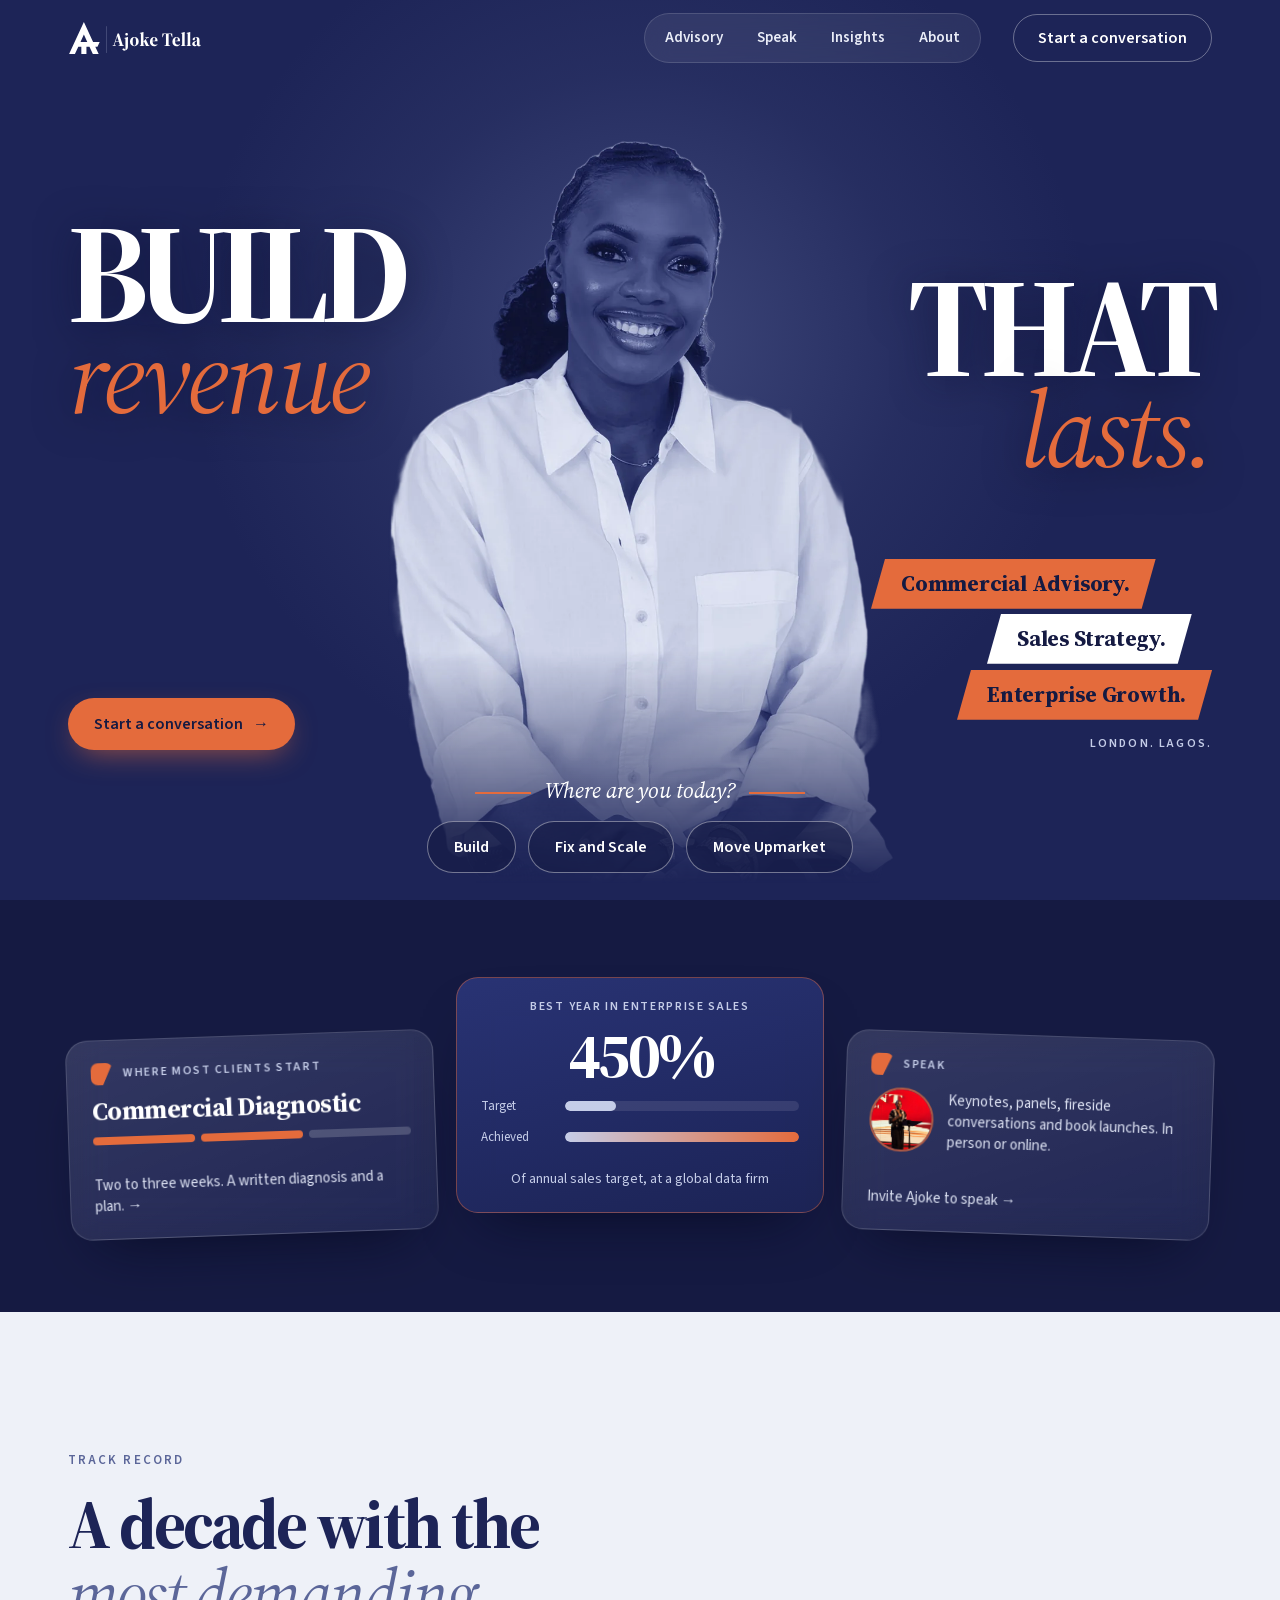
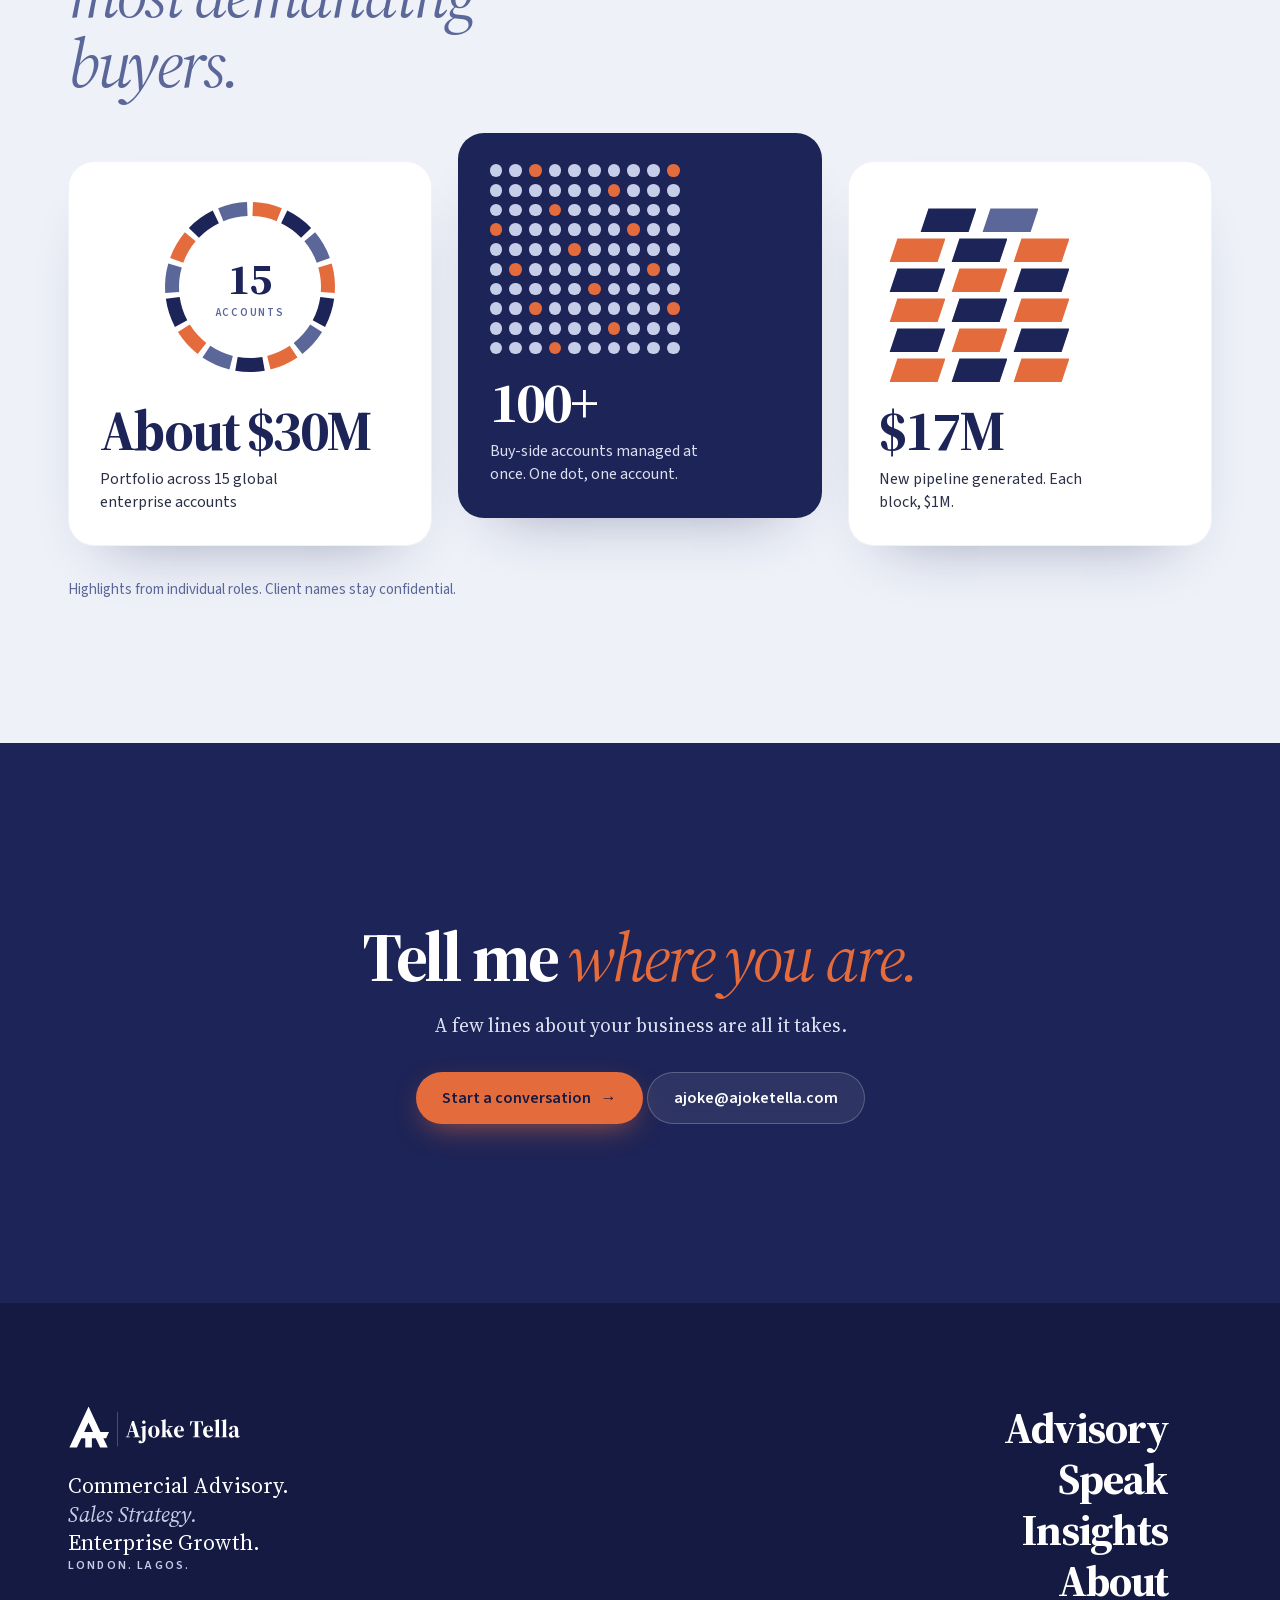
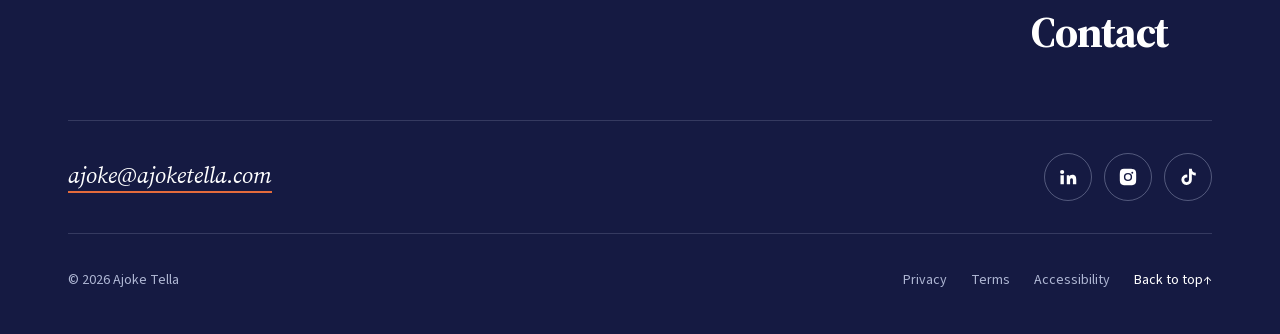
==== commit e26432b6: "New footer with social icons, hero phrases, visual number cards Co-Authored-By: Claude Opus 5.5 <nor" ====
--- a/index.html
+++ b/index.html
@@ -37,7 +37,7 @@
       "description": "Commercial leader and adviser who helps startups, SMEs and established companies win and grow revenue, drawing on a decade of enterprise sales to tier 1 and tier 2 banks, asset managers, hedge funds and family offices across EMEA.",
       "url": "https://ajoketella.com/",
       "image": "https://ajoketella.com/assets/img/photos/ajoke-portrait.jpg",
-      "sameAs": ["https://www.linkedin.com/in/joketella/"],
+      "sameAs": ["https://www.linkedin.com/in/joketella/", "https://www.instagram.com/ajoketella/", "https://www.tiktok.com/@theajoketella"],
       "workLocation": [
         {"@type": "Place", "name": "London", "address": {"@type": "PostalAddress", "addressLocality": "London", "addressCountry": "GB"}},
         {"@type": "Place", "name": "Lagos", "address": {"@type": "PostalAddress", "addressLocality": "Lagos", "addressCountry": "NG"}}
@@ -157,10 +157,10 @@
         <a class="pill pill-hot" href="contact/" data-track="Hero CTA">Start a conversation <span aria-hidden="true">&rarr;</span></a>
       </div>
       <div class="v4-side">
-        <ul class="v4-blocks" aria-label="What I help with">
-          <li>Strategy</li>
-          <li>Sales teams</li>
-          <li>Enterprise deals</li>
+        <ul class="v4-blocks" aria-label="What I do">
+          <li>Commercial Advisory.</li>
+          <li>Sales Strategy.</li>
+          <li>Enterprise Growth.</li>
         </ul>
         <p class="v4-cities">London. Lagos.</p>
       </div>
@@ -204,14 +204,27 @@
     </div>
   </section>
 
-  <!-- Numbers -->
-  <section class="v3-section v3-numbers" aria-labelledby="record-title">
+  <!-- Numbers, each drawn from what it counts -->
+  <section class="v5-stats-band" aria-labelledby="record-title">
     <div class="wrap">
-      <h2 id="record-title" class="v3-eyebrow">A decade with the most demanding buyers</h2>
-      <ul class="v3-stats">
-        <li><span class="v3-stat" data-count>About $30M</span><span>Portfolio across 15 global accounts</span></li>
-        <li><span class="v3-stat" data-count>100+</span><span>Buy-side accounts at once</span></li>
-        <li><span class="v3-stat" data-count>$17M</span><span>New pipeline generated</span></li>
+      <p class="v3-eyebrow">Track record</p>
+      <h2 id="record-title" class="v3-h2">A decade with the <em>most demanding buyers.</em></h2>
+      <ul class="v5-stats">
+        <li class="v5-stat">
+          <div class="v5-vis v5-vis-ring"><svg class="v5-ring" viewBox="0 0 180 180" aria-hidden="true" focusable="false"><path style="--i:0" d="M92.72 12.05 A78 78 0 0 1 119.22 17.68"/><path style="--i:1" d="M124.19 19.89 A78 78 0 0 1 146.11 35.82"/><path style="--i:2" d="M149.75 39.86 A78 78 0 0 1 163.30 63.32"/><path style="--i:3" d="M164.98 68.50 A78 78 0 0 1 167.81 95.44"/><path style="--i:4" d="M167.24 100.86 A78 78 0 0 1 158.87 126.62"/><path style="--i:5" d="M156.15 131.33 A78 78 0 0 1 138.02 151.46"/><path style="--i:6" d="M133.62 154.66 A78 78 0 0 1 108.87 165.68"/><path style="--i:7" d="M103.54 166.82 A78 78 0 0 1 76.46 166.82"/><path style="--i:8" d="M71.13 165.68 A78 78 0 0 1 46.38 154.66"/><path style="--i:9" d="M41.98 151.46 A78 78 0 0 1 23.85 131.33"/><path style="--i:10" d="M21.13 126.62 A78 78 0 0 1 12.76 100.86"/><path style="--i:11" d="M12.19 95.44 A78 78 0 0 1 15.02 68.50"/><path style="--i:12" d="M16.70 63.32 A78 78 0 0 1 30.25 39.86"/><path style="--i:13" d="M33.89 35.82 A78 78 0 0 1 55.81 19.89"/><path style="--i:14" d="M60.78 17.68 A78 78 0 0 1 87.28 12.05"/></svg><span class="v5-centre">15<small>accounts</small></span></div>
+          <span class="v5-fig" data-count>About $30M</span>
+          <span class="v5-cap">Portfolio across 15 global enterprise accounts</span>
+        </li>
+        <li class="v5-stat v5-stat-raised">
+          <div class="v5-vis v5-dots" aria-hidden="true"><i style="--i:0"></i><i style="--i:1"></i><i style="--i:2"></i><i style="--i:3"></i><i style="--i:4"></i><i style="--i:5"></i><i style="--i:6"></i><i style="--i:7"></i><i style="--i:8"></i><i style="--i:9"></i><i style="--i:10"></i><i style="--i:11"></i><i style="--i:12"></i><i style="--i:13"></i><i style="--i:14"></i><i style="--i:15"></i><i style="--i:16"></i><i style="--i:17"></i><i style="--i:18"></i><i style="--i:19"></i><i style="--i:20"></i><i style="--i:21"></i><i style="--i:22"></i><i style="--i:23"></i><i style="--i:24"></i><i style="--i:25"></i><i style="--i:26"></i><i style="--i:27"></i><i style="--i:28"></i><i style="--i:29"></i><i style="--i:30"></i><i style="--i:31"></i><i style="--i:32"></i><i style="--i:33"></i><i style="--i:34"></i><i style="--i:35"></i><i style="--i:36"></i><i style="--i:37"></i><i style="--i:38"></i><i style="--i:39"></i><i style="--i:40"></i><i style="--i:41"></i><i style="--i:42"></i><i style="--i:43"></i><i style="--i:44"></i><i style="--i:45"></i><i style="--i:46"></i><i style="--i:47"></i><i style="--i:48"></i><i style="--i:49"></i><i style="--i:50"></i><i style="--i:51"></i><i style="--i:52"></i><i style="--i:53"></i><i style="--i:54"></i><i style="--i:55"></i><i style="--i:56"></i><i style="--i:57"></i><i style="--i:58"></i><i style="--i:59"></i><i style="--i:60"></i><i style="--i:61"></i><i style="--i:62"></i><i style="--i:63"></i><i style="--i:64"></i><i style="--i:65"></i><i style="--i:66"></i><i style="--i:67"></i><i style="--i:68"></i><i style="--i:69"></i><i style="--i:70"></i><i style="--i:71"></i><i style="--i:72"></i><i style="--i:73"></i><i style="--i:74"></i><i style="--i:75"></i><i style="--i:76"></i><i style="--i:77"></i><i style="--i:78"></i><i style="--i:79"></i><i style="--i:80"></i><i style="--i:81"></i><i style="--i:82"></i><i style="--i:83"></i><i style="--i:84"></i><i style="--i:85"></i><i style="--i:86"></i><i style="--i:87"></i><i style="--i:88"></i><i style="--i:89"></i><i style="--i:90"></i><i style="--i:91"></i><i style="--i:92"></i><i style="--i:93"></i><i style="--i:94"></i><i style="--i:95"></i><i style="--i:96"></i><i style="--i:97"></i><i style="--i:98"></i><i style="--i:99"></i></div>
+          <span class="v5-fig" data-count>100+</span>
+          <span class="v5-cap">Buy-side accounts managed at once. One dot, one account.</span>
+        </li>
+        <li class="v5-stat">
+          <div class="v5-vis v5-bricks" aria-hidden="true"><i style="--i:0"></i><i style="--i:1"></i><i style="--i:2"></i><i style="--i:3"></i><i style="--i:4"></i><i style="--i:5"></i><i style="--i:6"></i><i style="--i:7"></i><i style="--i:8"></i><i style="--i:9"></i><i style="--i:10"></i><i style="--i:11"></i><i style="--i:12"></i><i style="--i:13"></i><i style="--i:14"></i><i style="--i:15"></i><i style="--i:16"></i></div>
+          <span class="v5-fig" data-count>$17M</span>
+          <span class="v5-cap">New pipeline generated. Each block, $1M.</span>
+        </li>
       </ul>
       <p class="v3-note">Highlights from individual roles. Client names stay confidential.</p>
     </div>
@@ -229,30 +242,39 @@
     </div>
   </section>
 </main>
-<footer class="site-footer">
-  <div class="wrap footer-grid">
-    <div>
-      <svg class="footer-logo" viewBox="0 0 368.01 93.40" role="img" aria-label="Ajoke Tella"><use href="#horizontal"/></svg>
-      <p>Commercial Leader, Enterprise Sales and Growth Advisory</p>
-      <p>London. Lagos.</p>
-      <p class="reach">Clients across the UK, Europe, the US, the Gulf and Africa.</p>
-      <p><a class="footer-email" href="mailto:ajoke@ajoketella.com">ajoke@ajoketella.com</a></p>
-    </div>
-    <ul class="footer-links" aria-label="Explore">
-      <li><a href="advisory/">Advisory</a></li>
-      <li><a href="speak/">Speak</a></li>
-      <li><a href="insights/">Insights</a></li>
-      <li><a href="about/">About</a></li>
-      <li><a href="contact/">Contact</a></li>
-      <li><a href="https://www.linkedin.com/in/joketella/" rel="noopener" data-track="LinkedIn">LinkedIn</a></li>
-    </ul>
-    <ul class="footer-links" aria-label="Legal">
-      <li><a href="privacy.html">Privacy notice</a></li>
-      <li><a href="terms/">Terms of use</a></li>
-      <li><a href="accessibility/">Accessibility</a></li>
-      <li><a href="#top">Back to top</a></li>
-    </ul>
-    <p class="legal">&copy; <span data-year>2026</span> Ajoke Tella</p>
+<footer class="site-footer v5-footer">
+  <div class="wrap">
+    <div class="v5-foot-top">
+      <div class="v5-foot-brand">
+        <svg class="footer-logo" viewBox="0 0 368.01 93.40" role="img" aria-label="Ajoke Tella"><use href="#horizontal"/></svg>
+        <p class="v5-foot-tag"><span>Commercial Advisory.</span> <span>Sales Strategy.</span> <span>Enterprise Growth.</span></p>
+        <p class="v5-foot-cities">London. Lagos.</p>
+      </div>
+      <nav class="v5-foot-nav" aria-label="Footer">
+        <a href="advisory/">Advisory</a>
+        <a href="speak/">Speak</a>
+        <a href="insights/">Insights</a>
+        <a href="about/">About</a>
+        <a href="contact/">Contact</a>
+      </nav>
+    </div>
+    <div class="v5-foot-mid">
+      <a class="v5-foot-email" href="mailto:ajoke@ajoketella.com">ajoke@ajoketella.com</a>
+      <ul class="v5-social" aria-label="Ajoke on social media">
+        <li><a href="https://www.linkedin.com/in/joketella/" rel="noopener" data-track="LinkedIn" aria-label="LinkedIn"><svg viewBox="0 0 24 24" aria-hidden="true" focusable="false"><path d="M4.98 3.5a2.5 2.5 0 1 1 0 5 2.5 2.5 0 0 1 0-5ZM3 9.75h4v11H3v-11Zm6.5 0h3.8v1.6h.05c.53-1 1.84-2.05 3.78-2.05 4.04 0 4.79 2.66 4.79 6.12v5.33h-4v-4.73c0-1.13-.02-2.58-1.57-2.58-1.58 0-1.82 1.23-1.82 2.5v4.81h-4v-11Z"/></svg></a></li>
+        <li><a href="https://www.instagram.com/ajoketella/" rel="noopener" data-track="Instagram" aria-label="Instagram"><svg viewBox="0 0 24 24" aria-hidden="true" focusable="false"><path d="M12 2.2c3.2 0 3.58 0 4.85.07 3.25.15 4.77 1.69 4.92 4.92.06 1.27.07 1.65.07 4.85s0 3.58-.07 4.85c-.15 3.23-1.66 4.77-4.92 4.92-1.27.06-1.65.07-4.85.07s-3.58 0-4.85-.07c-3.26-.15-4.77-1.7-4.92-4.92C2.17 15.58 2.16 15.2 2.16 12s0-3.58.07-4.85C2.38 3.92 3.9 2.38 7.15 2.23 8.42 2.17 8.8 2.16 12 2.16Zm0 4.86a4.94 4.94 0 1 0 0 9.88 4.94 4.94 0 0 0 0-9.88Zm0 8.15a3.21 3.21 0 1 1 0-6.42 3.21 3.21 0 0 1 0 6.42Zm5.13-9.5a1.15 1.15 0 1 0 0 2.3 1.15 1.15 0 0 0 0-2.3Z"/></svg></a></li>
+        <li><a href="https://www.tiktok.com/@theajoketella" rel="noopener" data-track="TikTok" aria-label="TikTok"><svg viewBox="0 0 24 24" aria-hidden="true" focusable="false"><path d="M16.6 2h-3.37v13.4a2.9 2.9 0 1 1-2.9-2.9c.3 0 .58.05.85.13V9.2a6.27 6.27 0 1 0 5.42 6.2V8.6a8.1 8.1 0 0 0 4.73 1.52V6.75A4.73 4.73 0 0 1 16.6 2Z"/></svg></a></li>
+      </ul>
+    </div>
+    <div class="v5-foot-base">
+      <p class="legal">&copy; <span data-year>2026</span> Ajoke Tella</p>
+      <ul class="v5-legal">
+        <li><a href="privacy.html">Privacy</a></li>
+        <li><a href="terms/">Terms</a></li>
+        <li><a href="accessibility/">Accessibility</a></li>
+        <li><a class="v5-top" href="#top">Back to top <span aria-hidden="true">&uarr;</span></a></li>
+      </ul>
+    </div>
   </div>
 </footer>
 
--- a/assets/css/site.css
+++ b/assets/css/site.css
@@ -901,3 +901,99 @@
   .v4-figure{width:min(46vw,660px,76vh)}
   .v4-doors{margin-top:clamp(16px,3vh,32px)}
 }
+
+/* Home hero: "Where are you today?" reads as an invitation, not a footnote */
+.v4-doors-label{font:italic 400 clamp(20px,1.7vw,26px)/1.2 var(--serif);letter-spacing:-0.005em;text-transform:none;color:var(--white);margin:0 0 6px}
+.v4-doors-label::before,.v4-doors-label::after{width:56px;height:2px}
+.v4-doors .pill{min-height:52px;padding:0 26px;font-size:16px;border-color:rgba(255,255,255,.4)}
+@media (max-width:900px){
+  .v4-doors-label{font-size:20px}
+  .v4-doors .pill{min-height:46px;padding:0 16px;font-size:15px}
+}
+
+/* =====================================================================================
+   Footer v5: brand and line on the left, the pages set large in the serif on the right,
+   email and social icons in the middle, a quiet legal line at the base.
+   ===================================================================================== */
+.v5-footer{background:#151A42;color:#D9DEEE;padding:clamp(72px,8vw,112px) 0 32px}
+.v5-foot-top{display:grid;grid-template-columns:minmax(0,5fr) minmax(0,7fr);gap:48px;align-items:start;padding-bottom:clamp(40px,5vw,64px);border-bottom:1px solid rgba(197,205,232,.18)}
+.v5-foot-brand .footer-logo{margin-bottom:22px}
+.v5-foot-tag{margin:0 0 10px;font:400 clamp(20px,1.7vw,24px)/1.35 var(--serif);color:var(--white);max-width:24ch}
+.v5-foot-cities{margin:0;font:600 12px/1 var(--sans);letter-spacing:.18em;text-transform:uppercase;color:var(--resist)}
+.v5-foot-nav{display:flex;flex-direction:column;align-items:flex-end;gap:4px}
+.v5-foot-nav a{position:relative;font:700 clamp(32px,3.4vw,52px)/1.08 var(--serif);letter-spacing:-0.03em;color:var(--white);text-decoration:none;padding-right:44px;transition:color .35s var(--ease)}
+.v5-foot-nav a::after{content:"\2192";position:absolute;right:0;top:50%;font:400 24px/1 var(--sans);color:var(--persimmon,#E46B3C);opacity:0;transform:translate(-10px,-50%);transition:opacity .35s var(--ease),transform .35s var(--ease)}
+.v5-foot-nav a:hover{color:var(--resist)}
+.v5-foot-nav a:hover::after,.v5-foot-nav a:focus-visible::after{opacity:1;transform:translate(0,-50%)}
+.v5-foot-nav a:focus-visible{outline:2px solid var(--white);outline-offset:4px}
+.v5-foot-mid{display:flex;justify-content:space-between;align-items:center;gap:24px;flex-wrap:wrap;padding:32px 0;border-bottom:1px solid rgba(197,205,232,.18)}
+.v5-foot-email{font:400 clamp(20px,1.8vw,26px)/1.2 var(--serif);font-style:italic;color:var(--white);text-decoration:none;background:linear-gradient(var(--persimmon,#E46B3C),var(--persimmon,#E46B3C)) 0 100%/100% 2px no-repeat;padding-bottom:4px}
+.v5-foot-email:hover{color:var(--resist)}
+.v5-social{display:flex;gap:12px;list-style:none;margin:0;padding:0}
+.v5-social a{display:inline-flex;align-items:center;justify-content:center;width:48px;height:48px;border-radius:50%;border:1px solid rgba(197,205,232,.35);color:var(--white);transition:background-color .35s var(--ease),border-color .35s var(--ease),color .35s var(--ease),transform .35s var(--ease)}
+.v5-social a:hover{background:var(--persimmon,#E46B3C);border-color:var(--persimmon,#E46B3C);color:#151A42;transform:translateY(-2px)}
+.v5-social a:focus-visible{outline:2px solid var(--white);outline-offset:3px}
+.v5-social svg{width:20px;height:20px;fill:currentColor}
+.v5-foot-base{display:flex;justify-content:space-between;align-items:center;gap:16px;flex-wrap:wrap;padding-top:24px;font-size:14px}
+.v5-foot-base .legal{margin:0;color:#AEB6D3;justify-self:auto}
+.v5-legal{display:flex;flex-wrap:wrap;gap:4px 24px;list-style:none;margin:0;padding:0}
+.v5-legal a{display:inline-flex;align-items:center;min-height:44px;color:#AEB6D3;text-decoration:none}
+.v5-legal a:hover{color:var(--white);text-decoration:underline}
+.v5-top{color:var(--white) !important}
+@media (max-width:760px){
+  .v5-foot-top{grid-template-columns:minmax(0,1fr);gap:36px}
+  .v5-foot-nav{align-items:flex-start}
+  .v5-foot-nav a{padding-right:0;font-size:34px}
+  .v5-foot-nav a::after{display:none}
+  .v5-foot-mid{flex-direction:column;align-items:flex-start}
+  .v5-foot-base{flex-direction:column-reverse;align-items:flex-start;gap:4px}
+}
+
+/* =====================================================================================
+   Numbers v5: three white cards on resist blue. Each figure is drawn from what it counts:
+   15 ring segments for 15 accounts, 100 dots for 100 accounts, 17 blocks for $17M.
+   ===================================================================================== */
+.v5-stats-band{background:var(--resist-tint);padding:clamp(96px,11vw,160px) 0}
+.v5-stats{list-style:none;margin:0;padding:0;display:grid;grid-template-columns:repeat(3,minmax(0,1fr));gap:clamp(16px,2vw,28px);align-items:end}
+.v5-stat{display:flex;flex-direction:column;gap:10px;padding:clamp(24px,2.4vw,36px);border-radius:26px;background:var(--white);box-shadow:0 30px 60px -40px rgba(29,36,87,.45);border:1px solid rgba(29,36,87,.06)}
+.v5-stat-raised{background:var(--indigo);color:var(--white);transform:translateY(-28px)}
+.v5-vis{height:190px;display:flex;align-items:center;justify-content:center;margin-bottom:12px}
+.v5-fig{font:700 clamp(44px,4.4vw,72px)/.95 var(--serif);letter-spacing:-0.04em;color:var(--indigo);white-space:nowrap}
+.v5-stat-raised .v5-fig{color:var(--white)}
+.v5-cap{font-size:16px;line-height:1.45;color:#2B3046;max-width:30ch}
+.v5-stat-raised .v5-cap{color:#DCE1F2}
+/* Ring */
+.v5-vis-ring{position:relative}
+.v5-ring{width:180px;height:180px}
+.v5-ring path{fill:none;stroke:var(--persimmon,#E46B3C);stroke-width:14;stroke-linecap:butt}
+.v5-ring path:nth-child(3n+2){stroke:var(--indigo)}
+.v5-ring path:nth-child(3n){stroke:var(--mid)}
+.v5-centre{position:absolute;inset:0;display:flex;flex-direction:column;align-items:center;justify-content:center;font:700 44px/1 var(--serif);color:var(--indigo);letter-spacing:-0.03em}
+.v5-centre small{font:600 11px/1 var(--sans);letter-spacing:.16em;text-transform:uppercase;color:var(--mid);margin-top:6px}
+/* Dots */
+.v5-dots{display:grid;grid-template-columns:repeat(10,1fr);gap:7px;width:190px}
+.v5-dots i{display:block;aspect-ratio:1;border-radius:50%;background:var(--resist)}
+.v5-dots i:nth-child(7n+3){background:var(--persimmon,#E46B3C)}
+/* Bricks */
+.v5-bricks{display:flex;flex-wrap:wrap-reverse;justify-content:center;align-content:flex-start;gap:6px;width:200px}
+.v5-bricks i{display:block;width:56px;height:24px;background:var(--indigo);clip-path:polygon(8px 0,100% 0,calc(100% - 8px) 100%,0 100%)}
+.v5-bricks i:nth-child(odd){background:var(--persimmon,#E46B3C)}
+.v5-bricks i:nth-child(17){background:var(--mid)}
+@media (prefers-reduced-motion:no-preference){
+  .js .v5-stats:not(.go) .v5-ring path{opacity:0}
+  .js .v5-stats:not(.go) .v5-dots i{transform:scale(0)}
+  .js .v5-stats:not(.go) .v5-bricks i{opacity:0;transform:translateY(-40px)}
+  .v5-ring path{transition:opacity .4s var(--ease) calc(var(--i) * 60ms)}
+  .v5-dots i{transition:transform .4s cubic-bezier(.34,1.56,.64,1) calc(var(--i) * 12ms)}
+  .v5-bricks i{transition:opacity .4s var(--ease) calc(var(--i) * 70ms),transform .55s cubic-bezier(.34,1.4,.64,1) calc(var(--i) * 70ms)}
+}
+@media (max-width:900px){
+  .v5-stats{grid-template-columns:minmax(0,1fr)}
+  .v5-stat-raised{transform:none}
+  .v5-vis{height:170px}
+}
+.v5-foot-tag span{display:block}
+.v5-foot-tag{margin-bottom:18px;line-height:1.3}
+.v5-foot-tag span:nth-child(2){font-style:italic;color:var(--resist)}
+.v5-footer .footer-logo{height:44px}
+@media (max-width:900px){.v5-dots{width:160px;gap:6px}}
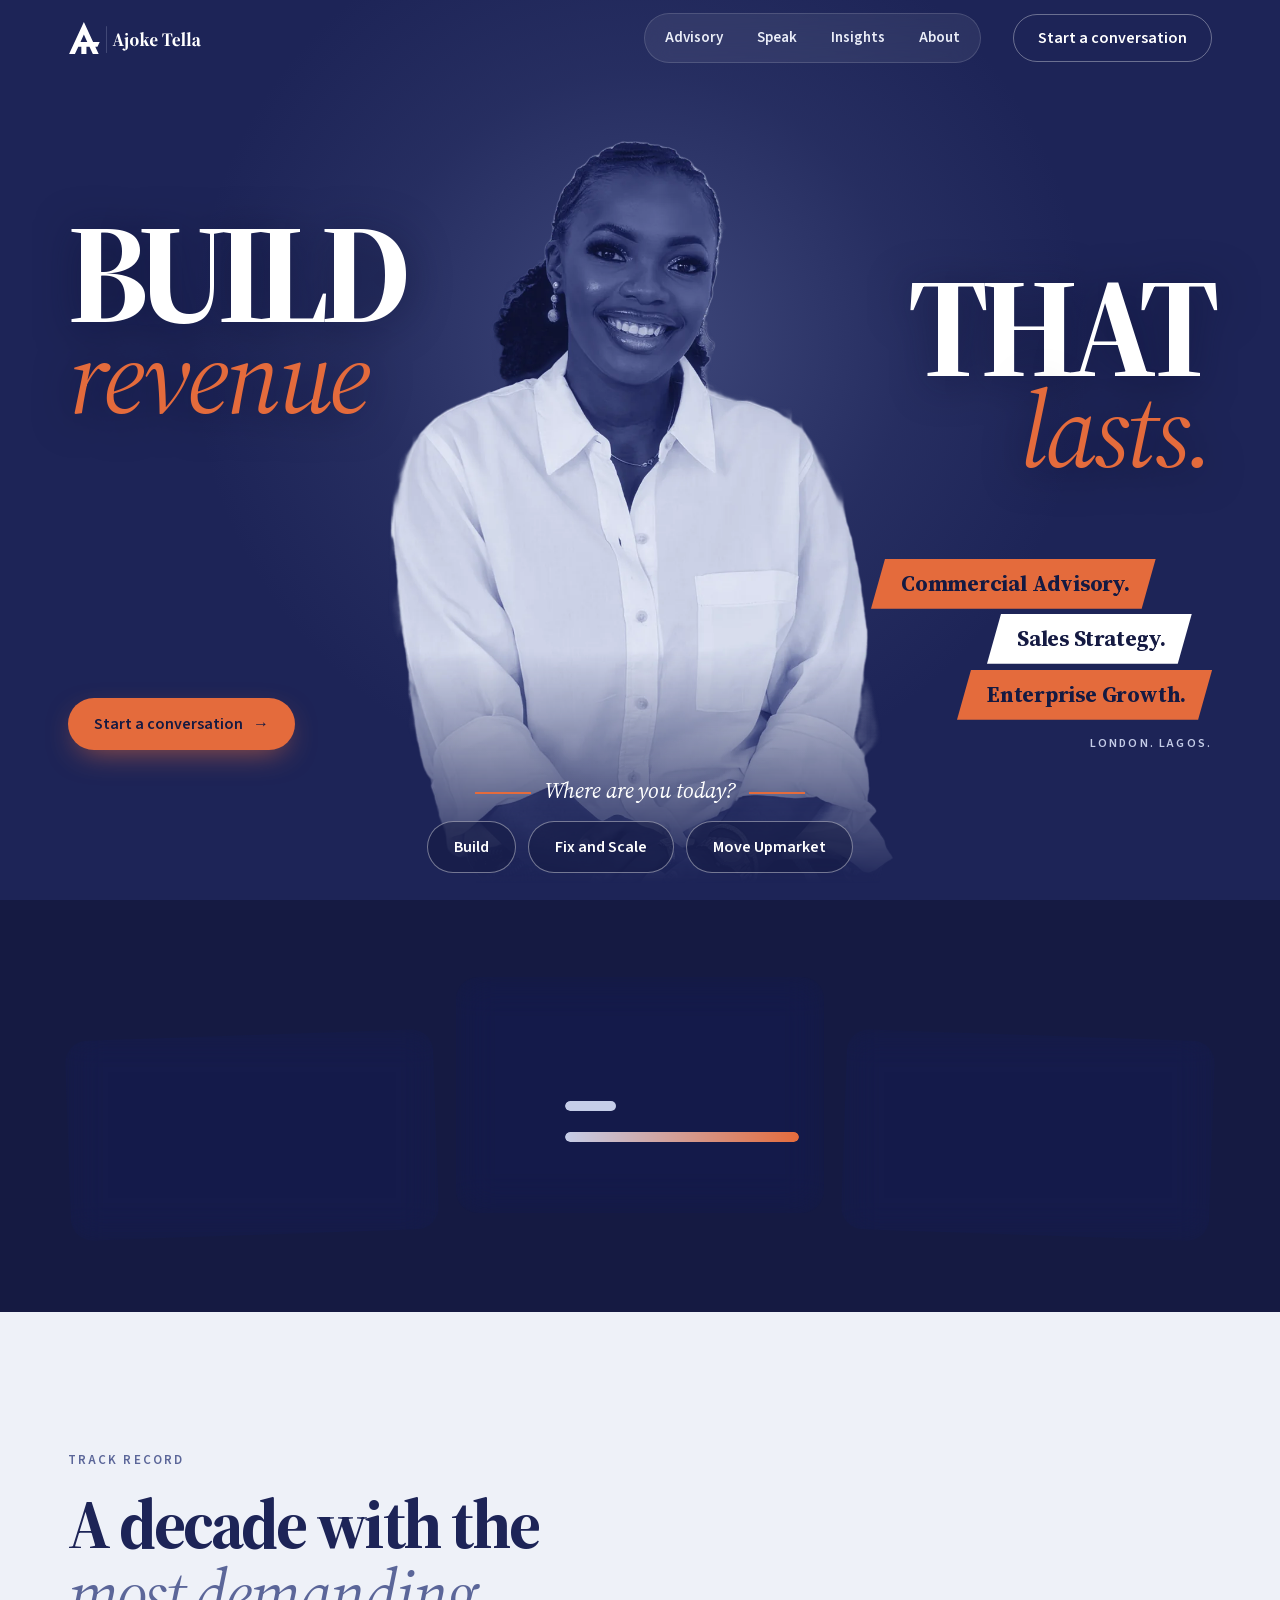
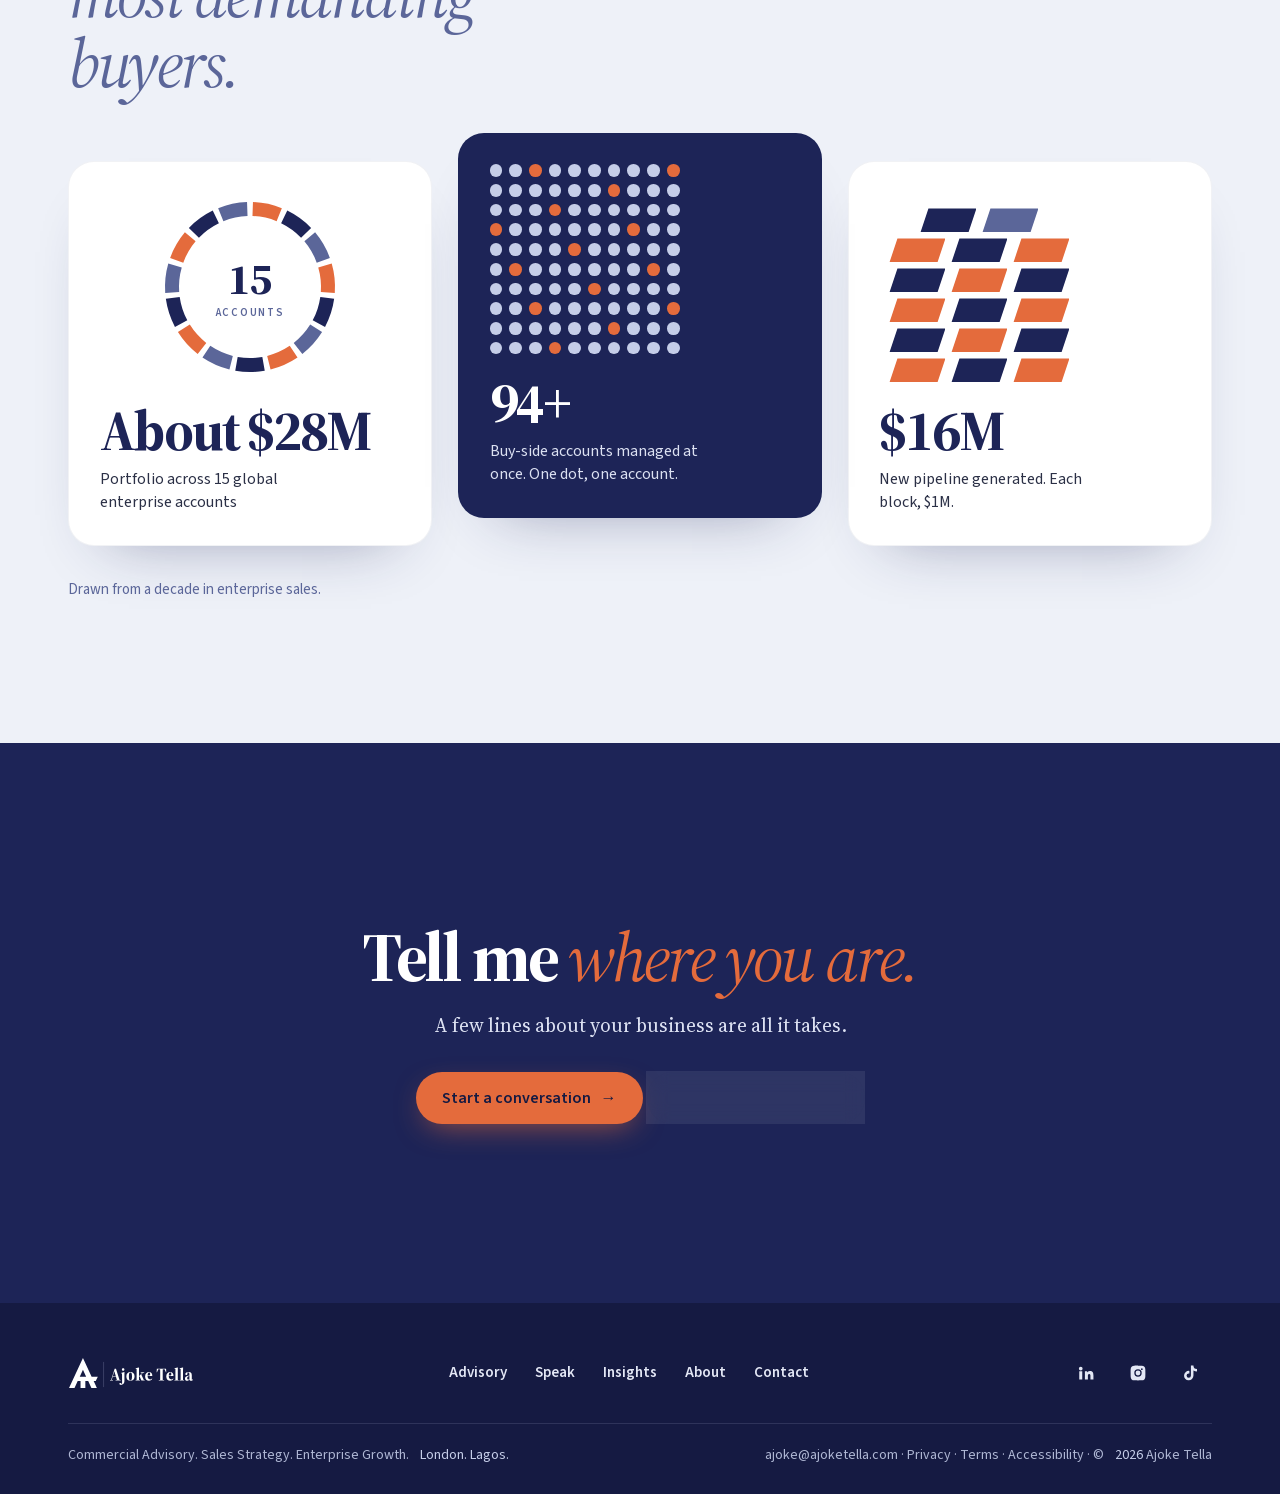
==== commit f9eab8f3: "Minimalist footer; number cards animate on hover; reworded note Co-Authored-By: Claude Opus 5.5 <nor" ====
--- a/index.html
+++ b/index.html
@@ -226,7 +226,7 @@
           <span class="v5-cap">New pipeline generated. Each block, $1M.</span>
         </li>
       </ul>
-      <p class="v3-note">Highlights from individual roles. Client names stay confidential.</p>
+      <p class="v3-note">Drawn from a decade in enterprise sales.</p>
     </div>
   </section>
 
@@ -242,38 +242,26 @@
     </div>
   </section>
 </main>
-<footer class="site-footer v5-footer">
+<footer class="site-footer v6-footer">
   <div class="wrap">
-    <div class="v5-foot-top">
-      <div class="v5-foot-brand">
-        <svg class="footer-logo" viewBox="0 0 368.01 93.40" role="img" aria-label="Ajoke Tella"><use href="#horizontal"/></svg>
-        <p class="v5-foot-tag"><span>Commercial Advisory.</span> <span>Sales Strategy.</span> <span>Enterprise Growth.</span></p>
-        <p class="v5-foot-cities">London. Lagos.</p>
-      </div>
-      <nav class="v5-foot-nav" aria-label="Footer">
+    <div class="v6-row">
+      <a class="v6-brand" href="" aria-label="Ajoke Tella, home"><svg class="footer-logo" viewBox="0 0 368.01 93.40" role="img" aria-label="Ajoke Tella"><use href="#horizontal"/></svg></a>
+      <nav class="v6-nav" aria-label="Footer">
         <a href="advisory/">Advisory</a>
         <a href="speak/">Speak</a>
         <a href="insights/">Insights</a>
         <a href="about/">About</a>
         <a href="contact/">Contact</a>
       </nav>
-    </div>
-    <div class="v5-foot-mid">
-      <a class="v5-foot-email" href="mailto:ajoke@ajoketella.com">ajoke@ajoketella.com</a>
-      <ul class="v5-social" aria-label="Ajoke on social media">
+      <ul class="v6-social" aria-label="Ajoke on social media">
         <li><a href="https://www.linkedin.com/in/joketella/" rel="noopener" data-track="LinkedIn" aria-label="LinkedIn"><svg viewBox="0 0 24 24" aria-hidden="true" focusable="false"><path d="M4.98 3.5a2.5 2.5 0 1 1 0 5 2.5 2.5 0 0 1 0-5ZM3 9.75h4v11H3v-11Zm6.5 0h3.8v1.6h.05c.53-1 1.84-2.05 3.78-2.05 4.04 0 4.79 2.66 4.79 6.12v5.33h-4v-4.73c0-1.13-.02-2.58-1.57-2.58-1.58 0-1.82 1.23-1.82 2.5v4.81h-4v-11Z"/></svg></a></li>
         <li><a href="https://www.instagram.com/ajoketella/" rel="noopener" data-track="Instagram" aria-label="Instagram"><svg viewBox="0 0 24 24" aria-hidden="true" focusable="false"><path d="M12 2.2c3.2 0 3.58 0 4.85.07 3.25.15 4.77 1.69 4.92 4.92.06 1.27.07 1.65.07 4.85s0 3.58-.07 4.85c-.15 3.23-1.66 4.77-4.92 4.92-1.27.06-1.65.07-4.85.07s-3.58 0-4.85-.07c-3.26-.15-4.77-1.7-4.92-4.92C2.17 15.58 2.16 15.2 2.16 12s0-3.58.07-4.85C2.38 3.92 3.9 2.38 7.15 2.23 8.42 2.17 8.8 2.16 12 2.16Zm0 4.86a4.94 4.94 0 1 0 0 9.88 4.94 4.94 0 0 0 0-9.88Zm0 8.15a3.21 3.21 0 1 1 0-6.42 3.21 3.21 0 0 1 0 6.42Zm5.13-9.5a1.15 1.15 0 1 0 0 2.3 1.15 1.15 0 0 0 0-2.3Z"/></svg></a></li>
         <li><a href="https://www.tiktok.com/@theajoketella" rel="noopener" data-track="TikTok" aria-label="TikTok"><svg viewBox="0 0 24 24" aria-hidden="true" focusable="false"><path d="M16.6 2h-3.37v13.4a2.9 2.9 0 1 1-2.9-2.9c.3 0 .58.05.85.13V9.2a6.27 6.27 0 1 0 5.42 6.2V8.6a8.1 8.1 0 0 0 4.73 1.52V6.75A4.73 4.73 0 0 1 16.6 2Z"/></svg></a></li>
       </ul>
     </div>
-    <div class="v5-foot-base">
-      <p class="legal">&copy; <span data-year>2026</span> Ajoke Tella</p>
-      <ul class="v5-legal">
-        <li><a href="privacy.html">Privacy</a></li>
-        <li><a href="terms/">Terms</a></li>
-        <li><a href="accessibility/">Accessibility</a></li>
-        <li><a class="v5-top" href="#top">Back to top <span aria-hidden="true">&uarr;</span></a></li>
-      </ul>
+    <div class="v6-base">
+      <p>Commercial Advisory. Sales Strategy. Enterprise Growth. <span>London. Lagos.</span></p>
+      <p><a href="mailto:ajoke@ajoketella.com">ajoke@ajoketella.com</a> <span aria-hidden="true">&middot;</span> <a href="privacy.html">Privacy</a> <span aria-hidden="true">&middot;</span> <a href="terms/">Terms</a> <span aria-hidden="true">&middot;</span> <a href="accessibility/">Accessibility</a> <span aria-hidden="true">&middot;</span> &copy; <span data-year>2026</span> Ajoke Tella</p>
     </div>
   </div>
 </footer>
--- a/assets/css/site.css
+++ b/assets/css/site.css
@@ -997,3 +997,43 @@
 .v5-foot-tag span:nth-child(2){font-style:italic;color:var(--resist)}
 .v5-footer .footer-logo{height:44px}
 @media (max-width:900px){.v5-dots{width:160px;gap:6px}}
+
+/* Numbers: each card lifts and its drawing comes alive under the pointer */
+.v5-stat{transition:transform .6s var(--ease),box-shadow .6s var(--ease)}
+.v5-stat:hover{transform:translateY(-10px) rotate(-1deg);box-shadow:0 40px 70px -36px rgba(29,36,87,.55)}
+.v5-stat-raised:hover{transform:translateY(-38px) rotate(1deg)}
+.v5-ring{transition:transform 1.2s var(--ease)}
+.v5-stat:hover .v5-ring{transform:rotate(72deg)}
+.v5-stat:hover .v5-dots i{animation:v5pulse .9s var(--ease) calc(var(--i) * 6ms) both}
+.v5-stat:hover .v5-bricks i{animation:v5hop .6s var(--ease) calc(var(--i) * 30ms) both}
+@keyframes v5pulse{40%{transform:scale(1.35)}100%{transform:scale(1)}}
+@keyframes v5hop{40%{transform:translateY(-8px)}100%{transform:none}}
+@media (prefers-reduced-motion:reduce){.v5-stat:hover,.v5-stat-raised:hover,.v5-stat:hover .v5-ring{transform:none}.v5-stat:hover .v5-dots i,.v5-stat:hover .v5-bricks i{animation:none}}
+@media (max-width:900px){.v5-stat-raised:hover{transform:translateY(-10px) rotate(1deg)}}
+
+/* Footer v6, minimalist: one row of logo, pages and icons; one quiet line beneath */
+.v6-footer{background:#151A42;color:#AEB6D3;padding:48px 0 28px;font-size:14px}
+.v6-row{display:flex;align-items:center;justify-content:space-between;gap:24px;flex-wrap:wrap;padding-bottom:28px;border-bottom:1px solid rgba(197,205,232,.14)}
+.v6-brand{display:inline-flex;color:var(--white);--rule:var(--resist)}
+.v6-brand .footer-logo{height:32px;margin:0}
+.v6-nav{display:flex;flex-wrap:wrap;gap:4px 28px}
+.v6-nav a{display:inline-flex;align-items:center;min-height:44px;color:#E3E7F5;text-decoration:none;font-size:15px;font-weight:600;position:relative}
+.v6-nav a::after{content:"";position:absolute;left:0;right:0;bottom:10px;height:1px;background:var(--persimmon,#E46B3C);transform:scaleX(0);transform-origin:left;transition:transform .35s var(--ease)}
+.v6-nav a:hover::after,.v6-nav a:focus-visible::after{transform:scaleX(1)}
+.v6-social{display:flex;gap:8px;list-style:none;margin:0;padding:0}
+.v6-social a{display:inline-flex;align-items:center;justify-content:center;width:44px;height:44px;border-radius:50%;color:#E3E7F5;transition:background-color .3s var(--ease),color .3s var(--ease)}
+.v6-social a:hover{background:var(--persimmon,#E46B3C);color:#151A42}
+.v6-social a:focus-visible{outline:2px solid var(--white);outline-offset:2px}
+.v6-social svg{width:18px;height:18px;fill:currentColor}
+.v6-base{display:flex;justify-content:space-between;gap:8px 24px;flex-wrap:wrap;padding-top:20px}
+.v6-base p{margin:0}
+.v6-base p span:not([aria-hidden]){margin-left:8px;color:var(--resist)}
+.v6-base a{color:#AEB6D3;text-decoration:none}
+.v6-base a:hover{color:var(--white);text-decoration:underline}
+@media (max-width:760px){
+  .v6-row{flex-direction:column;align-items:flex-start;gap:12px}
+  .v6-nav{gap:0 20px}
+  .v6-social{margin-left:-10px}
+  .v6-base{flex-direction:column}
+  .v6-base p{line-height:1.9}
+}
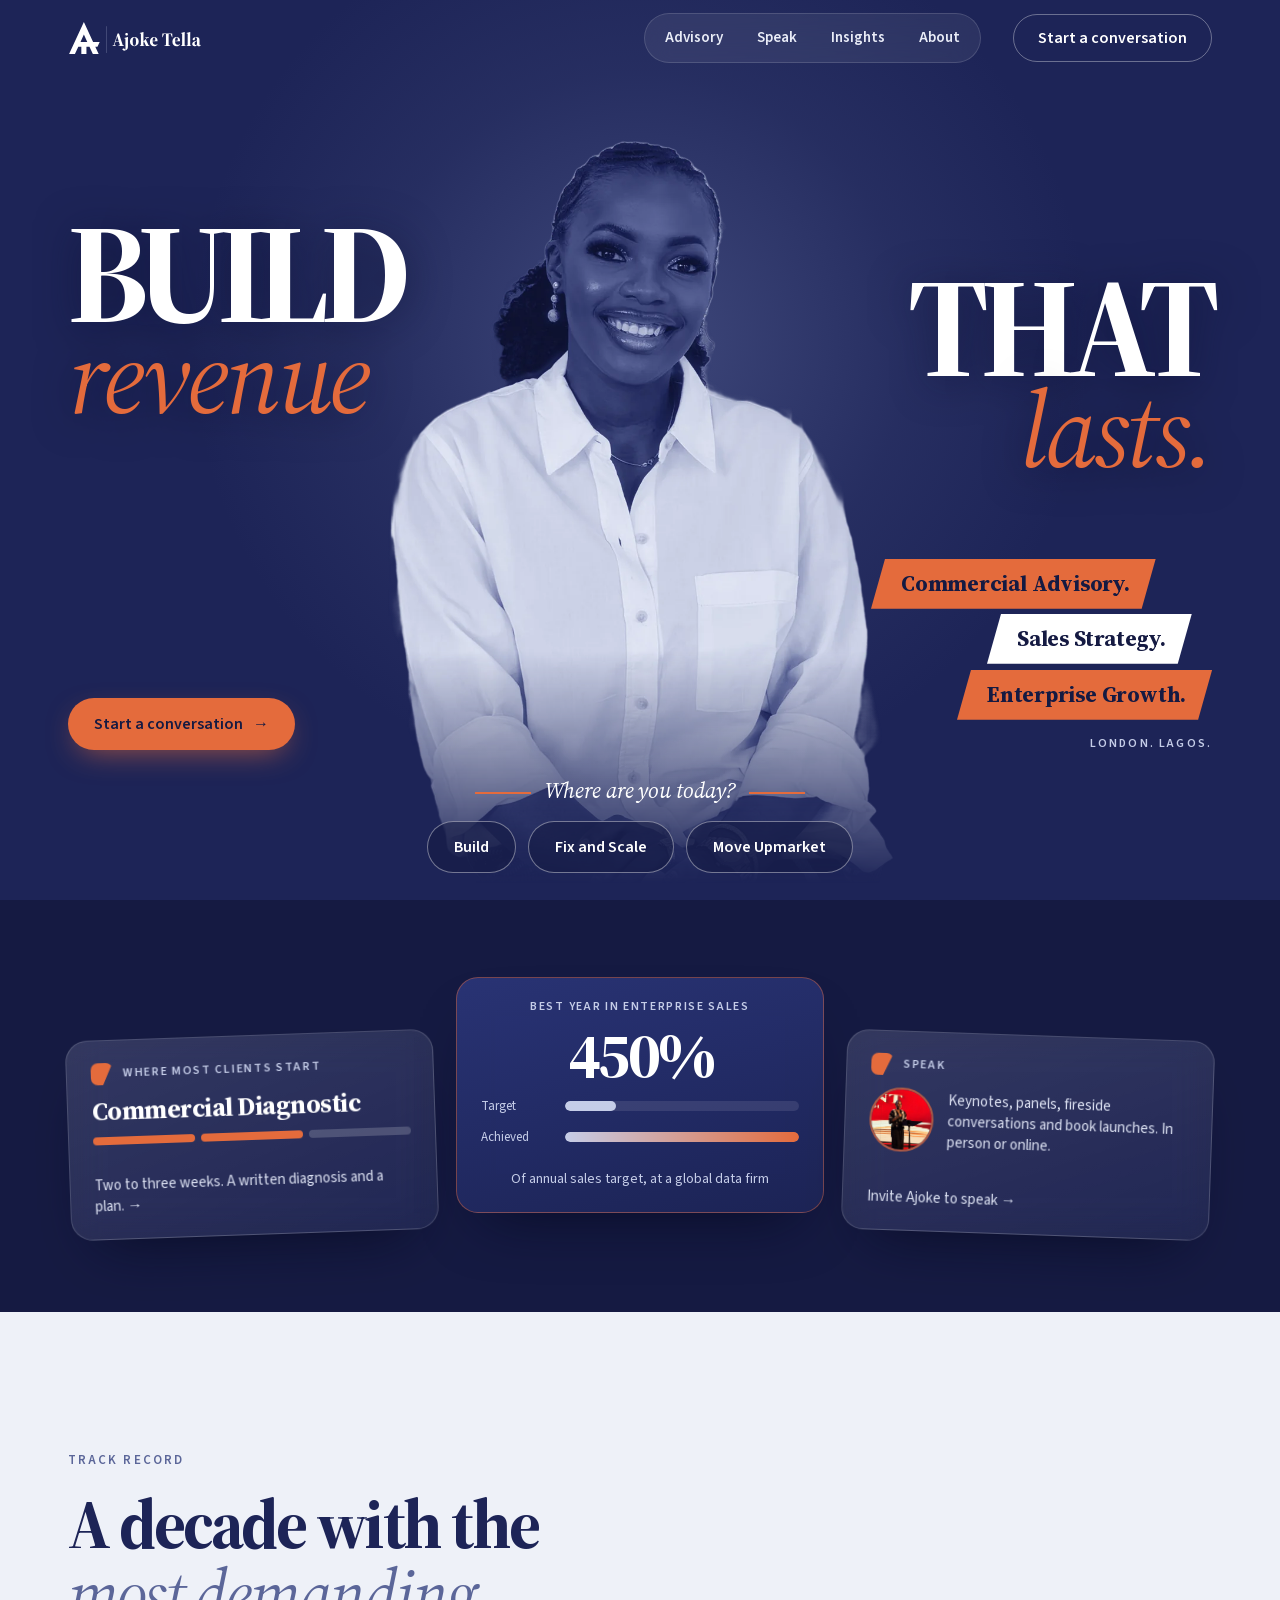
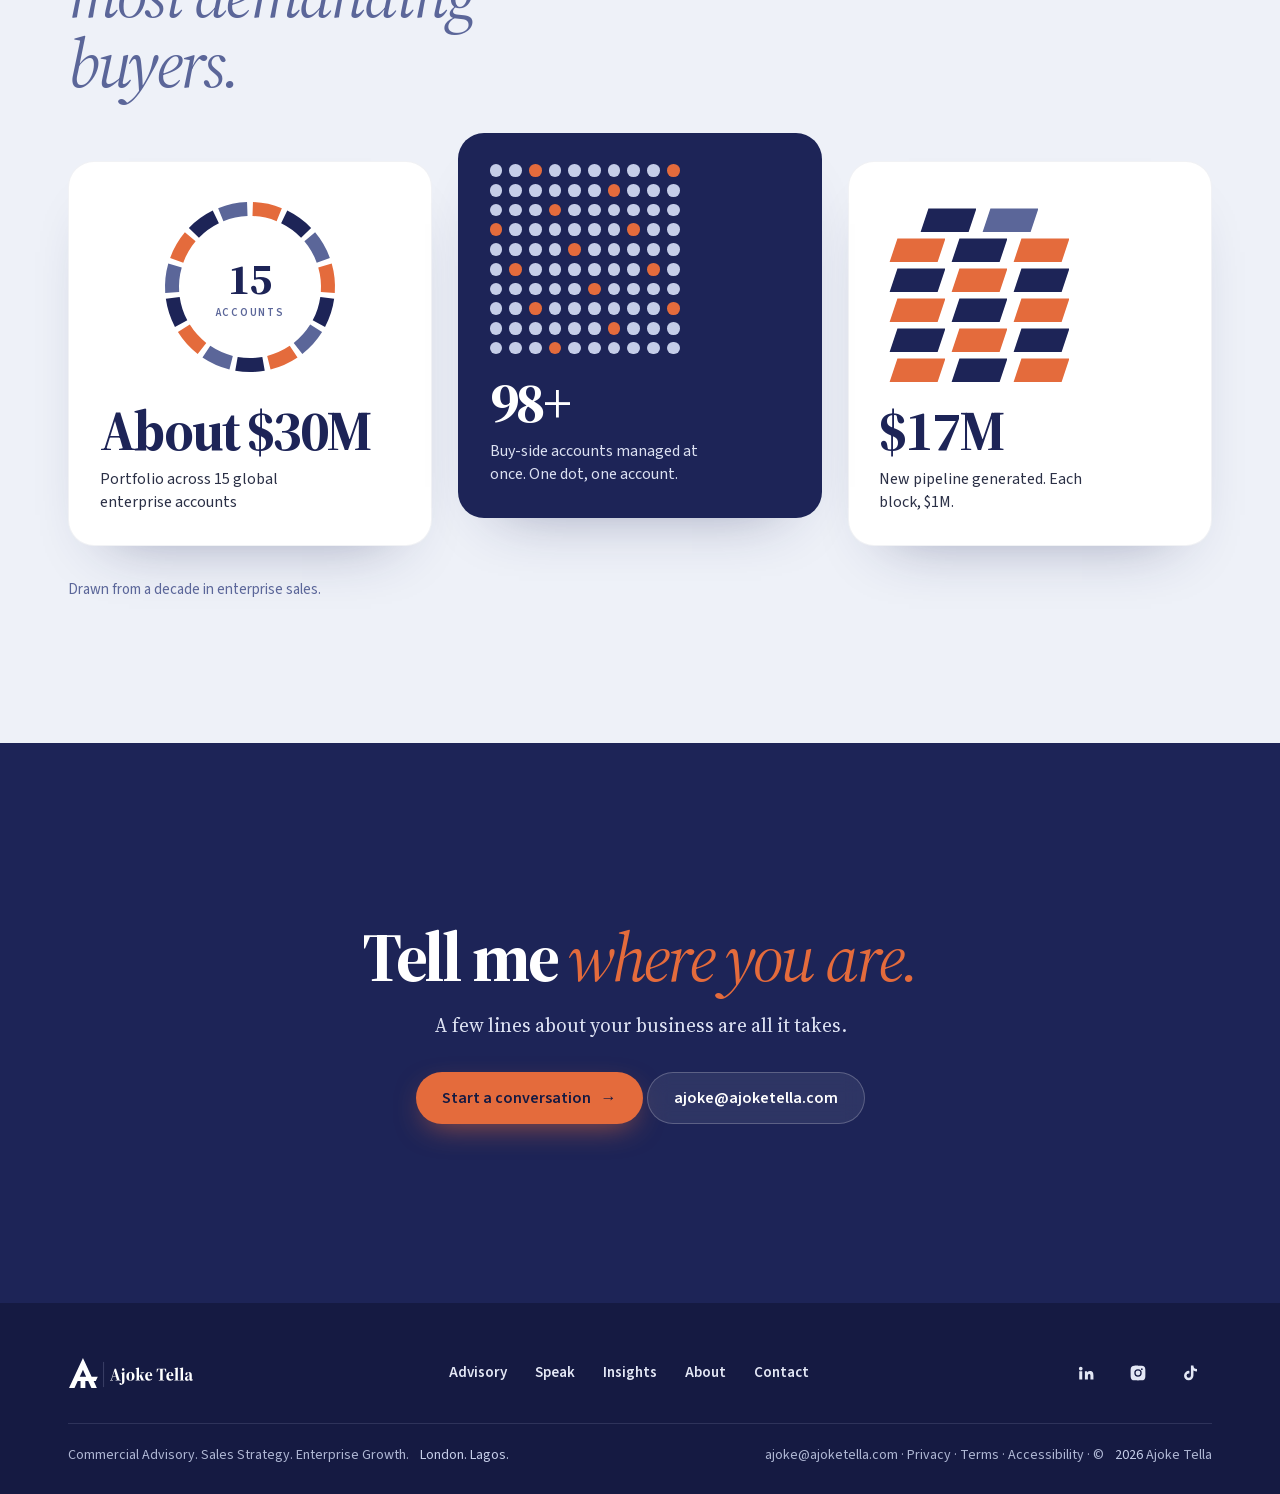
==== commit 45c7d829: "Phone hero follows the visitor's flow; compact Let's talk in the phone header Co-Authored-By: Claude" ====
--- a/index.html
+++ b/index.html
@@ -122,7 +122,7 @@
         <li><a href="about/" data-nav="about">About</a></li>
       </ul>
     </nav>
-    <a class="btn btn-primary header-cta" href="contact/" data-nav="contact" data-track="Header CTA">Start a conversation</a>
+    <a class="btn btn-primary header-cta" href="contact/" data-nav="contact" data-track="Header CTA"><span class="cta-long">Start a conversation</span><span class="cta-short" aria-hidden="true">Let&rsquo;s talk</span></a>
     <button class="menu-toggle" type="button" aria-expanded="false" aria-controls="mobile-menu">
       <span class="menu-lines" aria-hidden="true"></span><span class="menu-label">Menu</span>
     </button>
--- a/assets/css/site.css
+++ b/assets/css/site.css
@@ -1037,3 +1037,29 @@
   .v6-base{flex-direction:column}
   .v6-base p{line-height:1.9}
 }
+
+/* Phones: a compact "Let's talk" in the header, so starting a conversation is always one tap away */
+.cta-short{display:none}
+@media (max-width:1080px){
+  .header-cta{display:inline-flex;margin-left:auto;min-height:40px;padding:0 16px;border-radius:999px;font-size:14px;background:var(--persimmon,#E46B3C);color:#151A42}
+  .header-cta .cta-long{position:absolute;width:1px;height:1px;overflow:hidden;clip:rect(0 0 0 0);white-space:nowrap}
+  .header-cta .cta-short{display:inline}
+  .menu-toggle{margin-left:8px}
+  .home-v3 .site-header:not(.scrolled) .header-cta{background:var(--persimmon,#E46B3C);border:0;color:#151A42}
+}
+/* Phone hero order: who she is, what she does, which situation fits, then the action */
+@media (max-width:900px){
+  .v4-side{grid-row:4;margin-top:24px}
+  .v4-cities{display:none}
+  .v4-doors{grid-row:5;margin-top:28px}
+  .v4-copy{grid-row:6;margin-top:24px}
+  .v4-blocks li{font-size:16px;padding:10px 18px 10px 20px}
+}
+@media (max-width:430px){
+  .header-inner{gap:12px}
+  .menu-label{position:absolute;width:1px;height:1px;overflow:hidden;clip:rect(0 0 0 0);white-space:nowrap}
+  .menu-toggle{padding:0 6px;margin-left:4px}
+  .header-cta{padding:0 13px;font-size:13px}
+  .page-label{margin-left:-4px;padding-left:10px;font-size:11px;letter-spacing:.1em}
+  .brand-logo{height:26px}
+}
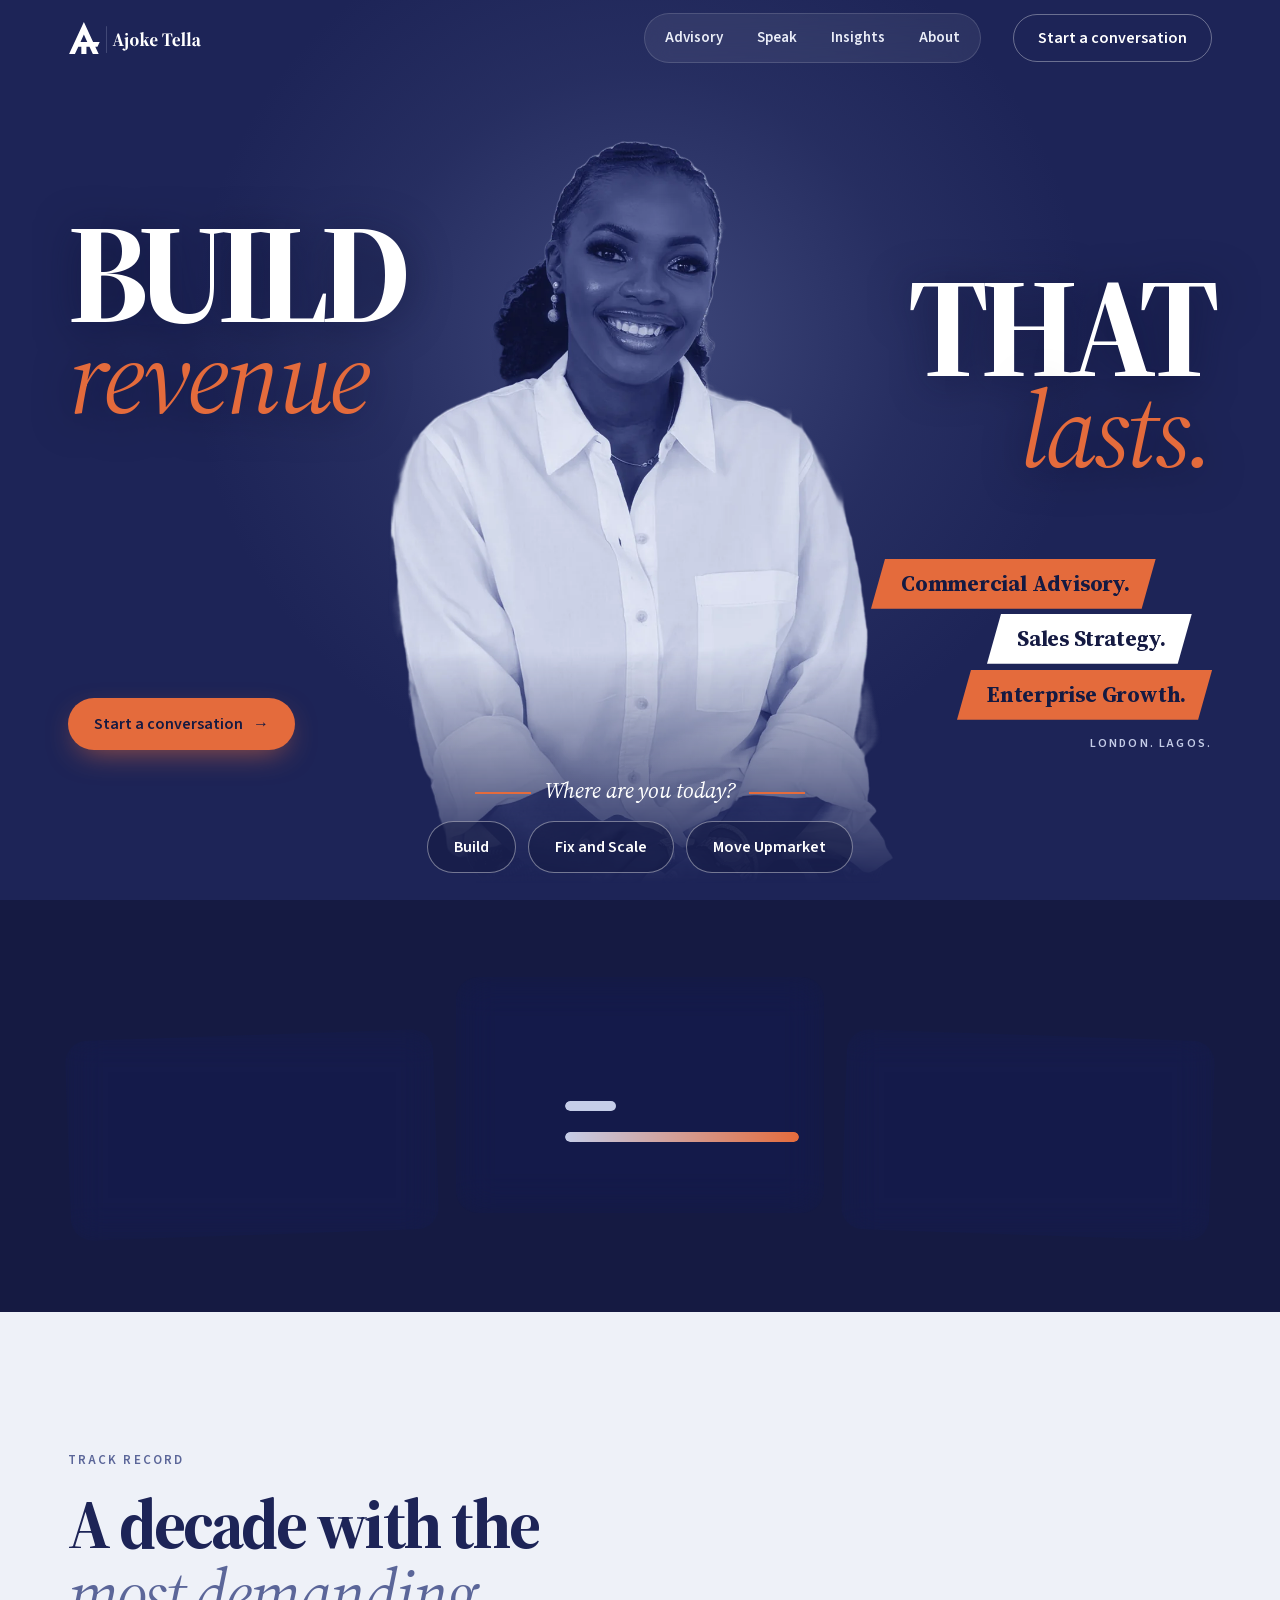
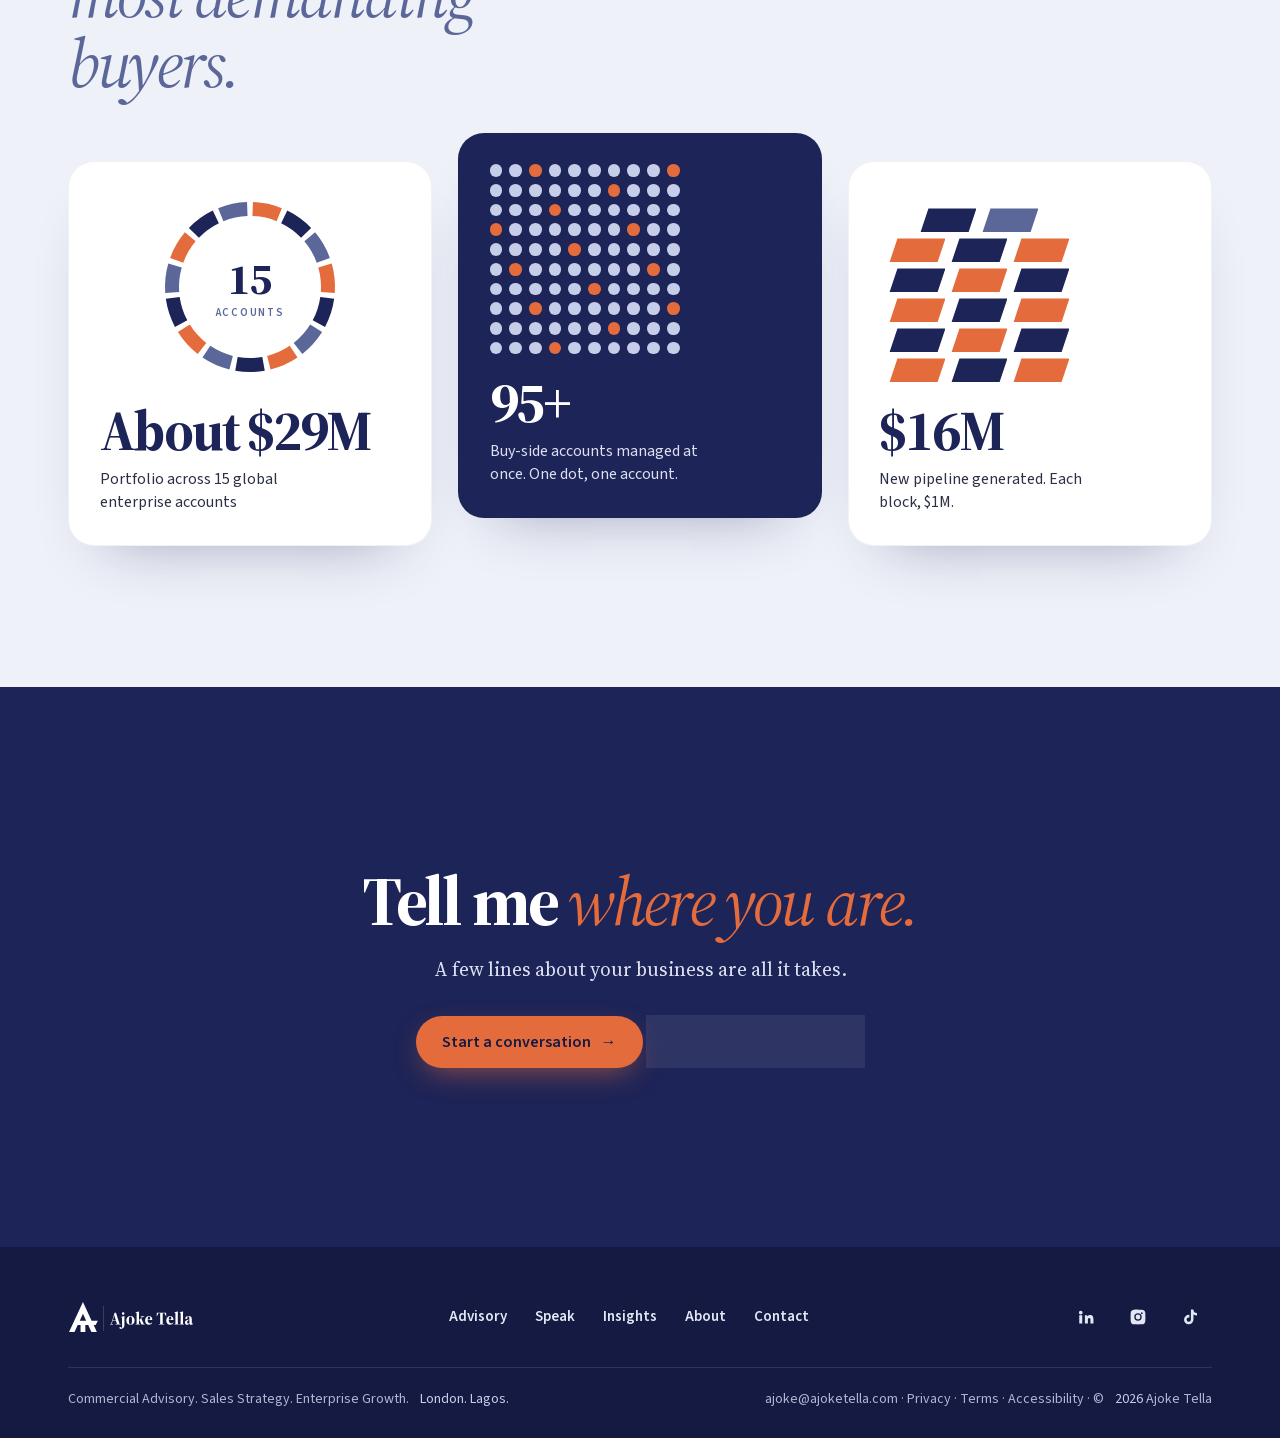
==== commit 8dd72fef: "Numbers: remove the note line Co-Authored-By: Claude Opus 5.5 <noreply@anthropic.com>" ====
--- a/index.html
+++ b/index.html
@@ -226,7 +226,6 @@
           <span class="v5-cap">New pipeline generated. Each block, $1M.</span>
         </li>
       </ul>
-      <p class="v3-note">Drawn from a decade in enterprise sales.</p>
     </div>
   </section>
 
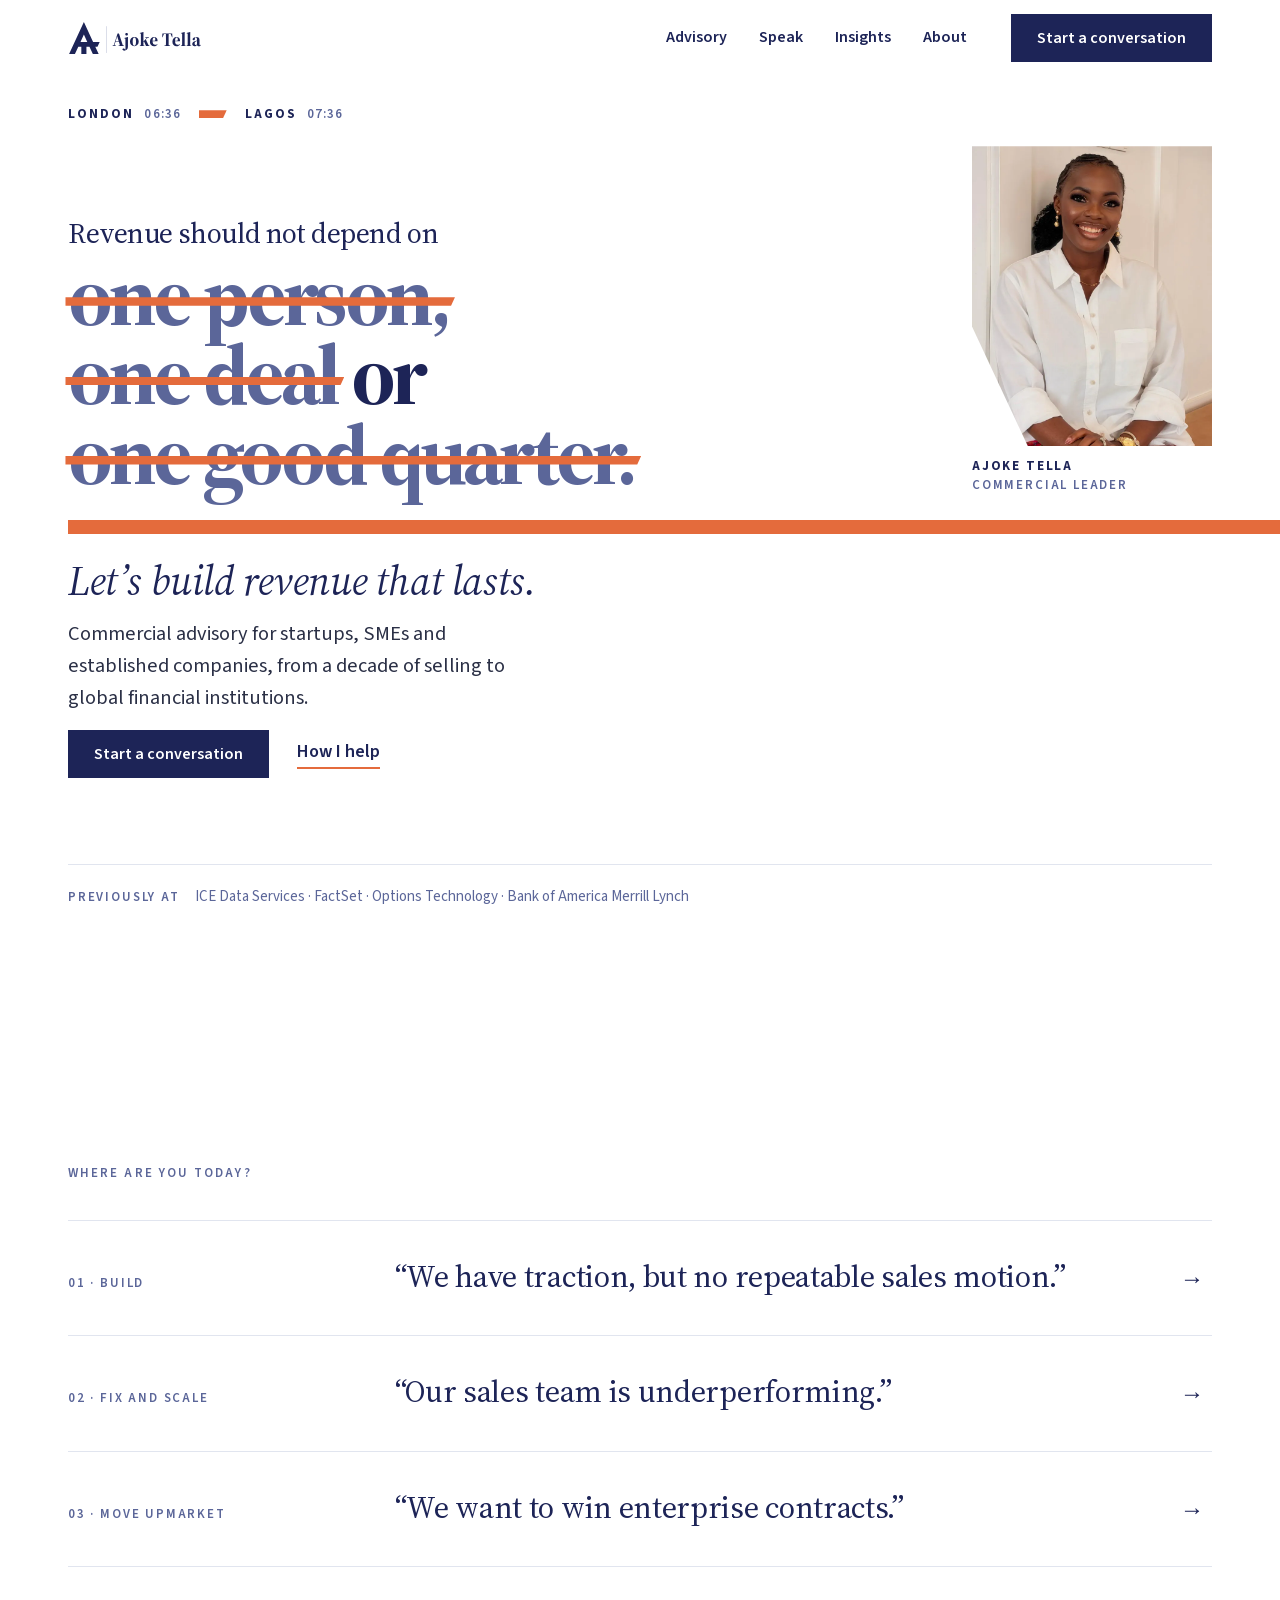
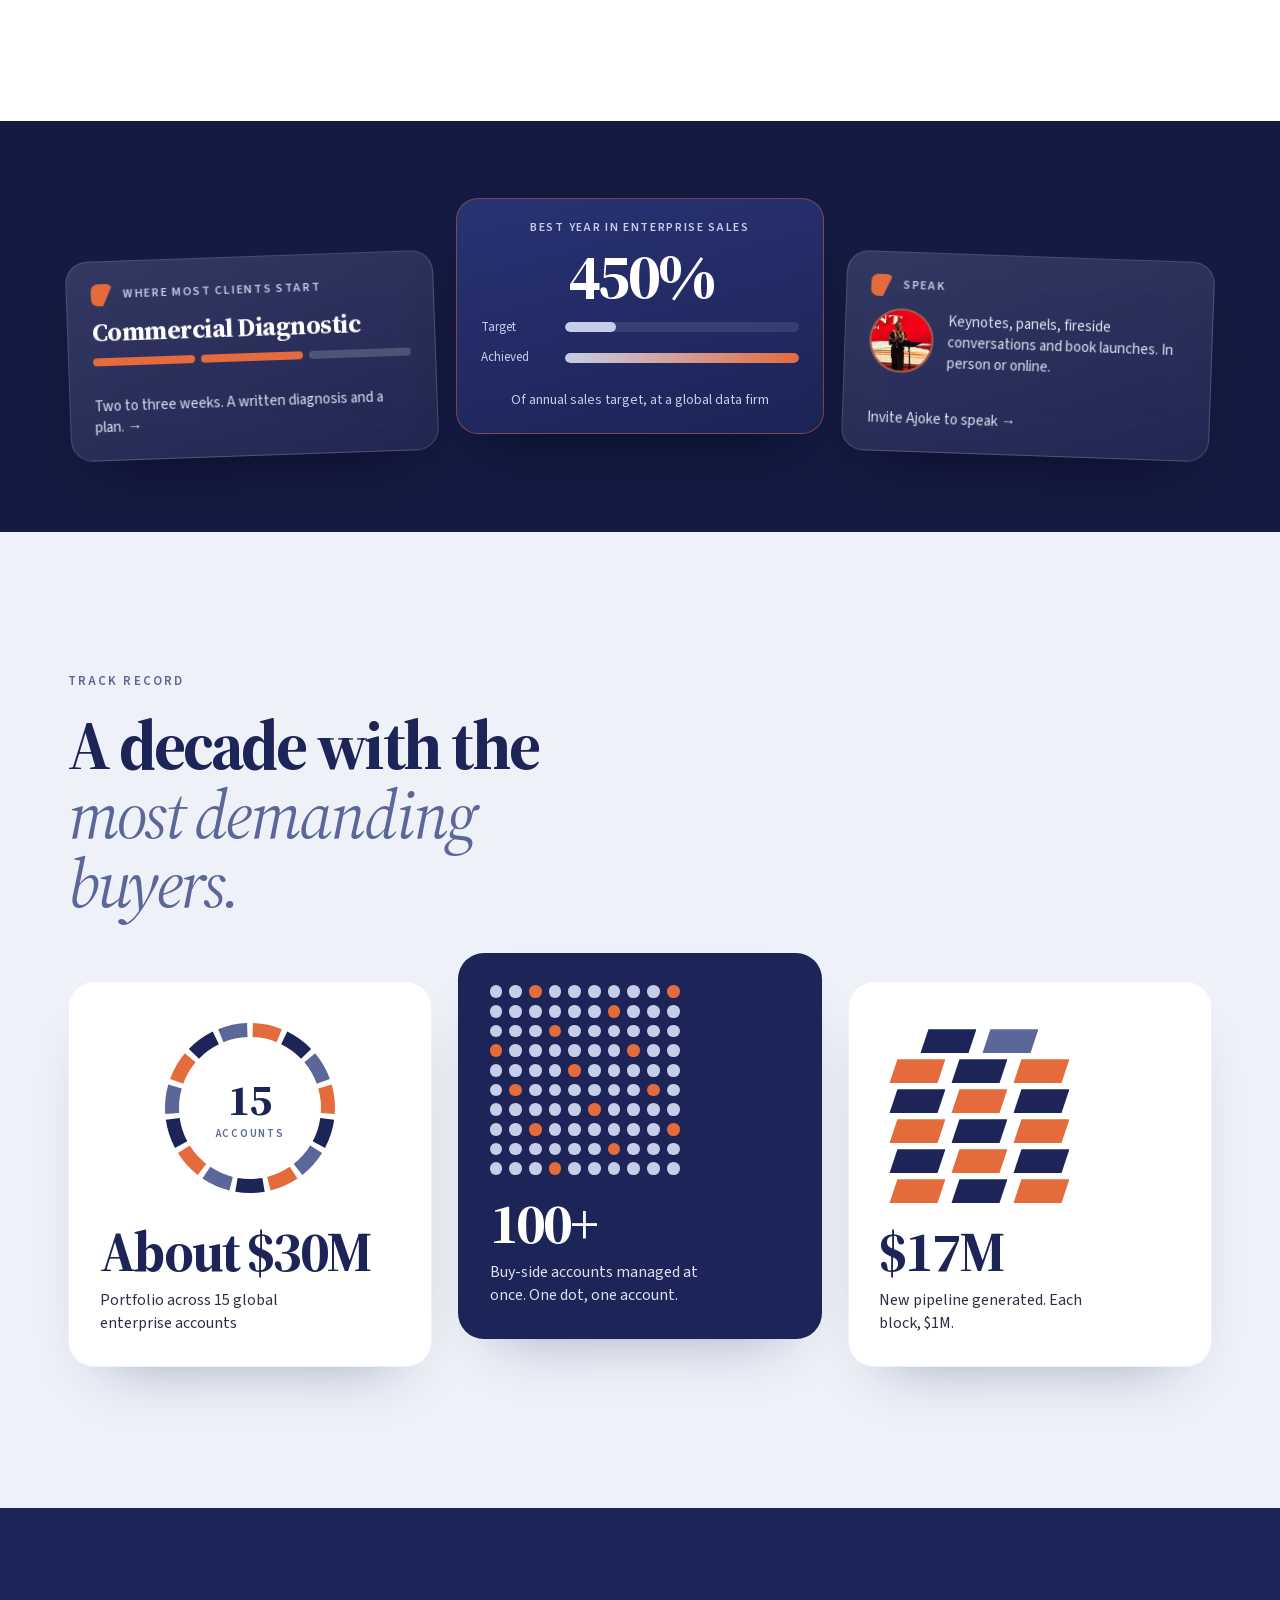
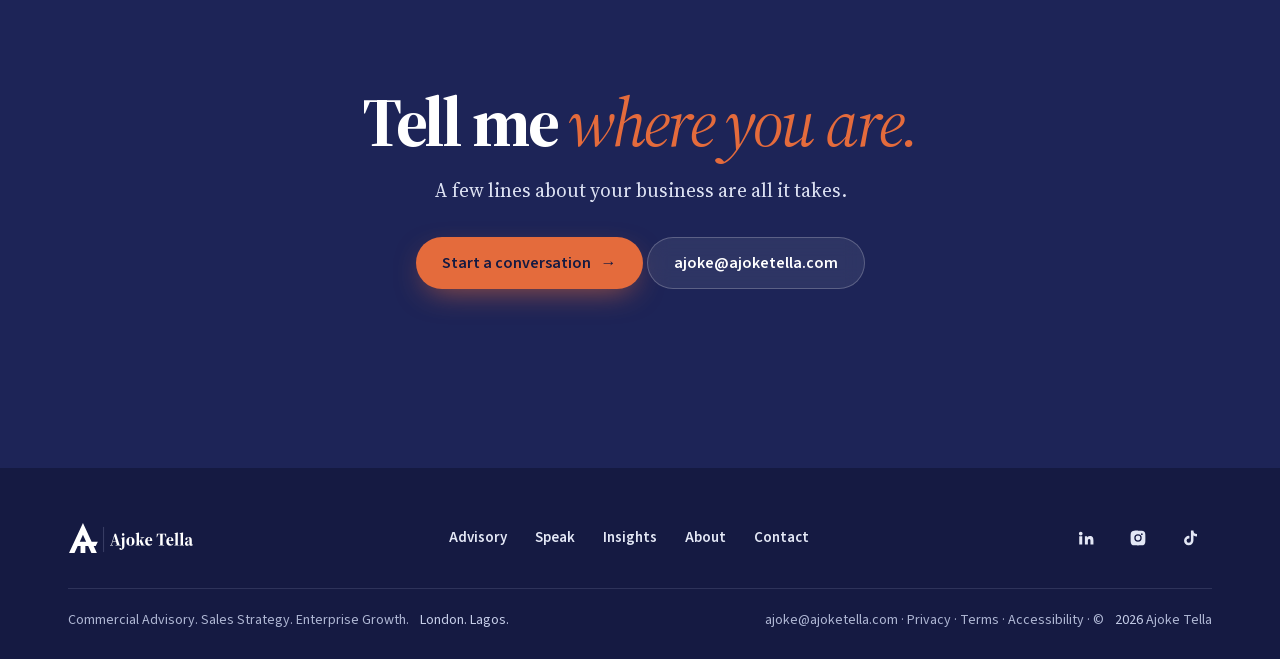
==== commit be87138a: "Homepage: back to Ajoke's chosen hero, with the white-shirt photo in natural colour Co-Authored-By: " ====
--- a/index.html
+++ b/index.html
@@ -24,7 +24,7 @@
 <meta property="og:url" content="https://ajoketella.com/">
 <meta property="og:title" content="Ajoke Tella | Commercial Advisory for Revenue Growth">
 <meta property="og:description" content="Revenue should not depend on one person, one deal or one good quarter. Commercial advisory from London and Lagos.">
-<link rel="preload" as="image" href="assets/img/photos/ajoke-duotone.webp" type="image/webp">
+<link rel="preload" as="image" href="assets/img/photos/ajoke-white-shirt.webp" type="image/webp">
 <script type="application/ld+json">
 {
   "@context": "https://schema.org",
@@ -107,7 +107,7 @@
 }
 </script>
 </head>
-<body class="home-v3">
+<body>
 <a class="skip" href="#main">Skip to content</a>
 <svg width="0" height="0" class="sprite" aria-hidden="true" focusable="false"><symbol id="horizontal" viewBox="6.36 1.60 368.01 93.40"><path transform="translate(0.00 0.00) scale(1)" fill="currentColor" fill-rule="evenodd" d="M50.0 4.6 L75.3 59.0 L93.39 59.0 L87.34 72.0 L81.34 72.0 L90.64 92.0 L74.64 92.0 L65.34 72.0 L57.0 72.0 L57.0 92.0 L43.0 92.0 L43.0 72.0 L34.66 72.0 L25.36 92.0 L9.36 92.0 Z M50.0 39.01 L59.3 59.0 L40.7 59.0 Z"/><rect x="110.87" y="15.96" width="0.6" height="73.42" style="fill:var(--rule,currentColor)"/><path transform="translate(128.32 70.15) scale(0.5218)" fill="currentColor" d="M1.20 0.00L18.20 0.00L18.20 -2.20L10.70 -3.10L16.40 -21.70L34.10 -21.70L39.70 -3.10L32.50 -2.20L32.50 0.00L60.80 0.00L60.80 -2.20L54.70 -3.20L34.70 -66.00L27.20 -66.00L7.40 -3.10L1.20 -2.20ZM17.20 -24.40L25.40 -51.10L33.30 -24.40ZM63.00 24.60C66.90 24.60 72.00 23.30 76.30 18.90C80.40 14.80 81.90 10.10 81.90 0.00L81.90 -33.00L82.30 -46.20L80.90 -47.20L62.60 -42.00L62.60 -40.20L68.40 -38.50C68.50 -34.00 68.60 -30.50 68.60 -24.20L68.60 -6.50C68.60 2.60 69.50 10.30 68.80 17.00C68.70 18.50 68.40 19.60 67.90 20.60L66.50 18.30C64.10 14.20 62.00 13.50 59.20 13.50C55.70 13.50 53.20 15.50 52.90 18.70C54.00 23.10 57.70 24.60 63.00 24.60ZM74.80 -54.80C78.60 -54.80 81.80 -57.60 81.80 -61.60C81.80 -65.70 78.60 -68.50 74.80 -68.50C71.00 -68.50 67.80 -65.70 67.80 -61.60C67.80 -57.60 71.00 -54.80 74.80 -54.80ZM115.60 1.50C128.90 1.50 138.70 -8.40 138.70 -22.90C138.70 -37.60 130.20 -47.20 115.60 -47.20C102.10 -47.20 92.60 -37.40 92.60 -22.80C92.60 -8.20 101.00 1.50 115.60 1.50ZM115.60 -1.10C110.10 -1.10 106.90 -6.20 106.90 -22.80C106.90 -39.40 110.10 -44.70 115.60 -44.70C121.20 -44.70 124.30 -39.50 124.30 -22.90C124.30 -6.40 121.20 -1.10 115.60 -1.10ZM144.50 0.00L168.50 0.00L168.50 -2.20L163.70 -3.00C163.40 -7.90 163.40 -14.60 163.40 -20.30L166.60 -23.60L176.90 0.00L195.00 0.00L195.00 -2.20L190.40 -3.10L176.10 -33.40L184.60 -42.20L192.80 -43.60L192.80 -45.80L172.70 -45.80L172.70 -43.60L180.80 -42.20L163.40 -23.60L163.40 -51.50L163.80 -72.00L162.40 -73.10L144.10 -68.30L144.10 -66.50L150.10 -64.90L150.10 -20.90C150.10 -15.40 150.10 -8.30 149.80 -3.10L144.50 -2.20ZM219.50 -44.60C223.40 -44.60 226.00 -41.70 226.00 -34.20C226.00 -28.70 224.20 -27.20 218.70 -27.20L211.50 -27.20C211.90 -40.30 215.40 -44.60 219.50 -44.60ZM219.40 1.50C227.30 1.50 233.70 -1.90 237.50 -9.60L236.00 -10.80C233.30 -7.80 229.90 -5.90 225.30 -5.90C217.30 -5.90 211.50 -12.60 211.50 -24.60L211.50 -24.70L237.20 -24.70C237.60 -26.40 237.70 -27.30 237.70 -29.30C237.70 -39.70 230.70 -47.20 219.30 -47.20C208.00 -47.20 197.50 -38.60 197.50 -22.20C197.50 -7.00 207.20 1.50 219.40 1.50ZM262.10 -46.40L264.20 -46.40L271.30 -63.00L281.70 -63.00C282.00 -55.20 282.10 -44.40 282.10 -35.40L282.10 -31.00C282.10 -21.90 282.00 -11.00 281.70 -3.20L274.20 -2.20L274.20 0.00L303.90 0.00L303.90 -2.20L296.40 -3.20C296.10 -11.00 296.10 -21.90 296.10 -31.00L296.10 -35.40C296.10 -44.40 296.10 -55.20 296.40 -63.00L306.80 -63.00L313.90 -46.40L316.10 -46.40L314.90 -65.70L263.30 -65.70ZM337.90 -44.60C341.80 -44.60 344.40 -41.70 344.40 -34.20C344.40 -28.70 342.60 -27.20 337.10 -27.20L329.90 -27.20C330.30 -40.30 333.80 -44.60 337.90 -44.60ZM337.80 1.50C345.70 1.50 352.10 -1.90 355.90 -9.60L354.40 -10.80C351.70 -7.80 348.30 -5.90 343.70 -5.90C335.70 -5.90 329.90 -12.60 329.90 -24.60L329.90 -24.70L355.60 -24.70C356.00 -26.40 356.10 -27.30 356.10 -29.30C356.10 -39.70 349.10 -47.20 337.70 -47.20C326.40 -47.20 315.90 -38.60 315.90 -22.20C315.90 -7.00 325.60 1.50 337.80 1.50ZM361.60 0.00L385.60 0.00L385.60 -2.20L380.80 -3.00C380.50 -8.20 380.50 -15.40 380.50 -20.90L380.50 -52.10L380.90 -72.00L379.50 -73.10L361.20 -68.30L361.20 -66.50L367.20 -64.90L367.20 -20.90C367.20 -15.40 367.20 -8.30 366.90 -3.10L361.60 -2.20ZM390.80 0.00L414.80 0.00L414.80 -2.20L410.00 -3.00C409.70 -8.20 409.70 -15.40 409.70 -20.90L409.70 -52.10L410.10 -72.00L408.70 -73.10L390.40 -68.30L390.40 -66.50L396.40 -64.90L396.40 -20.90C396.40 -15.40 396.40 -8.30 396.10 -3.10L390.80 -2.20ZM455.60 1.40C460.70 1.40 464.10 -1.20 465.80 -5.40L464.40 -6.50C463.10 -4.80 462.20 -4.20 460.80 -4.20C459.50 -4.20 458.70 -5.20 458.70 -7.20L458.70 -29.60C458.70 -41.80 453.70 -47.20 442.20 -47.20C430.40 -47.20 422.90 -42.20 422.10 -34.90C423.00 -31.70 424.70 -30.30 427.80 -30.30C431.00 -30.30 434.20 -32.30 434.50 -38.50L435.00 -44.00C435.90 -44.20 436.90 -44.40 437.90 -44.40C443.70 -44.40 445.40 -41.40 445.40 -31.60L445.40 -28.10C442.60 -27.40 439.90 -26.60 438.00 -26.10C424.90 -22.10 420.40 -16.80 420.40 -10.00C420.40 -2.80 425.40 1.50 432.40 1.50C437.70 1.50 441.70 -0.30 445.60 -5.40C446.50 -1.30 449.60 1.40 455.60 1.40ZM433.00 -13.00C433.00 -18.60 436.10 -21.80 441.10 -24.20C442.00 -24.70 443.50 -25.20 445.40 -25.80L445.40 -7.60C443.10 -5.90 441.50 -5.30 439.30 -5.30C435.70 -5.30 433.00 -7.70 433.00 -13.00Z"/></symbol><symbol id="mark" viewBox="0 0 100 100"><path fill="currentColor" fill-rule="evenodd" d="M50.0 4.6 L75.3 59.0 L93.39 59.0 L87.34 72.0 L81.34 72.0 L90.64 92.0 L74.64 92.0 L65.34 72.0 L57.0 72.0 L57.0 92.0 L43.0 92.0 L43.0 72.0 L34.66 72.0 L25.36 92.0 L9.36 92.0 Z M50.0 39.01 L59.3 59.0 L40.7 59.0 Z"/></symbol></svg>
 <header class="site-header" id="top">
@@ -143,33 +143,51 @@
 
 <main id="main">
 
-  <!-- Hero: one field of Adire indigo, Ajoke toned in the same indigo behind the type -->
-  <section class="v4-hero" aria-labelledby="hero-title">
-    <div class="wrap v4-grid">
-      <figure class="v4-figure" aria-hidden="true">
-        <img src="assets/img/photos/ajoke-duotone.webp" width="1000" height="1406" alt="" fetchpriority="high">
+  <!-- The hook -->
+  <section class="hook hook-min" aria-labelledby="hero-title">
+    <div class="wrap">
+      <p class="hook-place">
+        <span class="city"><strong>London</strong> <time data-tz="Europe/London"></time></span>
+        <span class="sep" aria-hidden="true"></span>
+        <span class="city"><strong>Lagos</strong> <time data-tz="Africa/Lagos"></time></span>
+      </p>
+      <div class="hook-top">
+      <div class="hook-type">
+      <p class="hook-lead" aria-hidden="true">Revenue should not depend on</p>
+      <h1 id="hero-title"><span class="sr-only">Revenue should not depend on </span><span class="ln"><span class="strike">one person,</span></span><span class="ln"><span class="strike">one deal</span> or</span><span class="ln"><span class="strike">one good quarter.</span></span></h1>
+      </div>
+      <figure class="hook-portrait">
+        <picture>
+          <source srcset="assets/img/photos/ajoke-white-shirt.webp" type="image/webp">
+          <img src="assets/img/photos/ajoke-white-shirt.jpg" width="800" height="1000" alt="Ajoke Tella smiling, in a white shirt" fetchpriority="high">
+        </picture>
+        <figcaption><b>Ajoke Tella</b><span>Commercial Leader</span></figcaption>
       </figure>
-      <h1 id="hero-title" class="v4-title">
-        <span class="v4-l"><b>Build</b> <em>revenue</em></span>
-        <span class="v4-r"><b>that</b> <em>lasts.</em></span>
-      </h1>
-      <div class="v4-copy">
-        <a class="pill pill-hot" href="contact/" data-track="Hero CTA">Start a conversation <span aria-hidden="true">&rarr;</span></a>
-      </div>
-      <div class="v4-side">
-        <ul class="v4-blocks" aria-label="What I do">
-          <li>Commercial Advisory.</li>
-          <li>Sales Strategy.</li>
-          <li>Enterprise Growth.</li>
-        </ul>
-        <p class="v4-cities">London. Lagos.</p>
-      </div>
-      <nav class="v4-doors" aria-label="Where are you today?">
-        <p class="v4-doors-label">Where are you today?</p>
-        <a class="pill pill-glass" href="advisory/#panel-build">Build</a>
-        <a class="pill pill-glass" href="advisory/#panel-fix">Fix and Scale</a>
-        <a class="pill pill-glass" href="advisory/#panel-up">Move Upmarket</a>
-      </nav>
+      </div>
+      <div class="hook-break" aria-hidden="true"></div>
+      <div class="hook-grid">
+        <div class="hook-rest">
+          <p class="hook-answer">Let&rsquo;s build revenue that lasts.</p>
+          <p class="lede">Commercial advisory for startups, SMEs and established companies, from a decade of selling to global financial institutions.</p>
+          <div class="hero-actions">
+            <a class="btn btn-primary" href="contact/" data-track="Hero CTA">Start a conversation</a>
+            <a class="text-link" href="advisory/">How I help</a>
+          </div>
+        </div>
+      </div>
+      <p class="prev-line"><span class="prev-label">Previously at</span> ICE Data Services &middot; FactSet &middot; Options Technology &middot; Bank of America Merrill Lynch</p>
+    </div>
+  </section>
+
+  <!-- Three situations, one line each; the detail lives on Advisory -->
+  <section class="section situations" aria-labelledby="doors-title">
+    <div class="wrap">
+      <h2 id="doors-title" class="eyebrow">Where are you today?</h2>
+      <ol class="situation-list">
+        <li><a href="advisory/#panel-build"><span class="door-num">01 &middot; Build</span><span class="situation-quote">&ldquo;We have traction, but no repeatable sales motion.&rdquo;</span><span class="situation-go" aria-hidden="true">&rarr;</span></a></li>
+        <li><a href="advisory/#panel-fix"><span class="door-num">02 &middot; Fix and Scale</span><span class="situation-quote">&ldquo;Our sales team is underperforming.&rdquo;</span><span class="situation-go" aria-hidden="true">&rarr;</span></a></li>
+        <li><a href="advisory/#panel-up"><span class="door-num">03 &middot; Move Upmarket</span><span class="situation-quote">&ldquo;We want to win enterprise contracts.&rdquo;</span><span class="situation-go" aria-hidden="true">&rarr;</span></a></li>
+      </ol>
     </div>
   </section>
 
--- a/assets/css/site.css
+++ b/assets/css/site.css
@@ -1063,3 +1063,35 @@
   .page-label{margin-left:-4px;padding-left:10px;font-size:11px;letter-spacing:.1em}
   .brand-logo{height:26px}
 }
+
+/* =====================================================================================
+   Preview, v7: in place of the photo, a structure of slanted bars cut at the monogram's
+   65 degree angle. They fall and stack one at a time, then breathe: revenue, built to last.
+   ===================================================================================== */
+.v7-geo{position:absolute;left:50%;bottom:0;translate:-50% 0;width:min(44vw,640px);height:min(76vh,700px);z-index:0;pointer-events:none}
+.v7-geo i{position:absolute;left:var(--l);bottom:var(--b);width:var(--w);height:7.4%;clip-path:polygon(14% 0,100% 0,86% 100%,0 100%);background:var(--mid)}
+.v7-geo i.g-resist{background:var(--resist)}
+.v7-geo i.g-white{background:var(--white)}
+.v7-geo i.g-hot{background:var(--persimmon,#E46B3C)}
+.v7-geo i.g-mid{background:#3A4683}
+.v7-geo::after{content:"";position:absolute;left:10%;right:10%;bottom:-2%;height:30%;background:radial-gradient(closest-side,rgba(91,102,153,.45),transparent);filter:blur(20px);z-index:-1}
+@media (prefers-reduced-motion:no-preference){
+  .v7-geo i{animation:v7fall .9s cubic-bezier(.34,1.35,.64,1) calc(.3s + var(--i) * 85ms) both,v7breathe 5.5s ease-in-out calc(2.6s + var(--i) * 140ms) infinite alternate}
+  @keyframes v7fall{from{opacity:0;transform:translateY(-120vh) rotate(-4deg)}to{opacity:1;transform:none}}
+  @keyframes v7breathe{from{transform:none}to{transform:translateY(-6px)}}
+}
+/* Meet Ajoke: her photo, natural colour, just below the hero */
+.v7-meet{padding:clamp(80px,9vw,140px) 0;background:var(--white)}
+.v7-meet .wrap{display:grid;grid-template-columns:minmax(0,5fr) minmax(0,7fr);gap:clamp(32px,6vw,96px);align-items:center}
+.v7-meet figure{margin:0;border-radius:28px;overflow:hidden;background:var(--resist-tint);aspect-ratio:4/5}
+.v7-meet figure img{width:100%;height:100%;object-fit:cover;object-position:50% 20%;display:block}
+.v7-meet .v3-h2{max-width:18ch}
+.v7-meet .pill-hot{margin-top:8px}
+@media (max-width:900px){
+  .v7-geo{position:relative;left:auto;bottom:auto;translate:none;grid-row:2;width:88vw;height:340px;justify-self:center;margin-top:-10px}
+  .v7-meet .wrap{grid-template-columns:minmax(0,1fr)}
+  .v7-meet figure{max-width:420px}
+}
+.v7-geo{bottom:clamp(150px,20vh,190px);width:min(36vw,520px);height:min(52vh,470px)}
+.v7-geo i{height:10%}
+@media (max-width:900px){.v7-geo{bottom:auto;width:84vw;height:300px}}
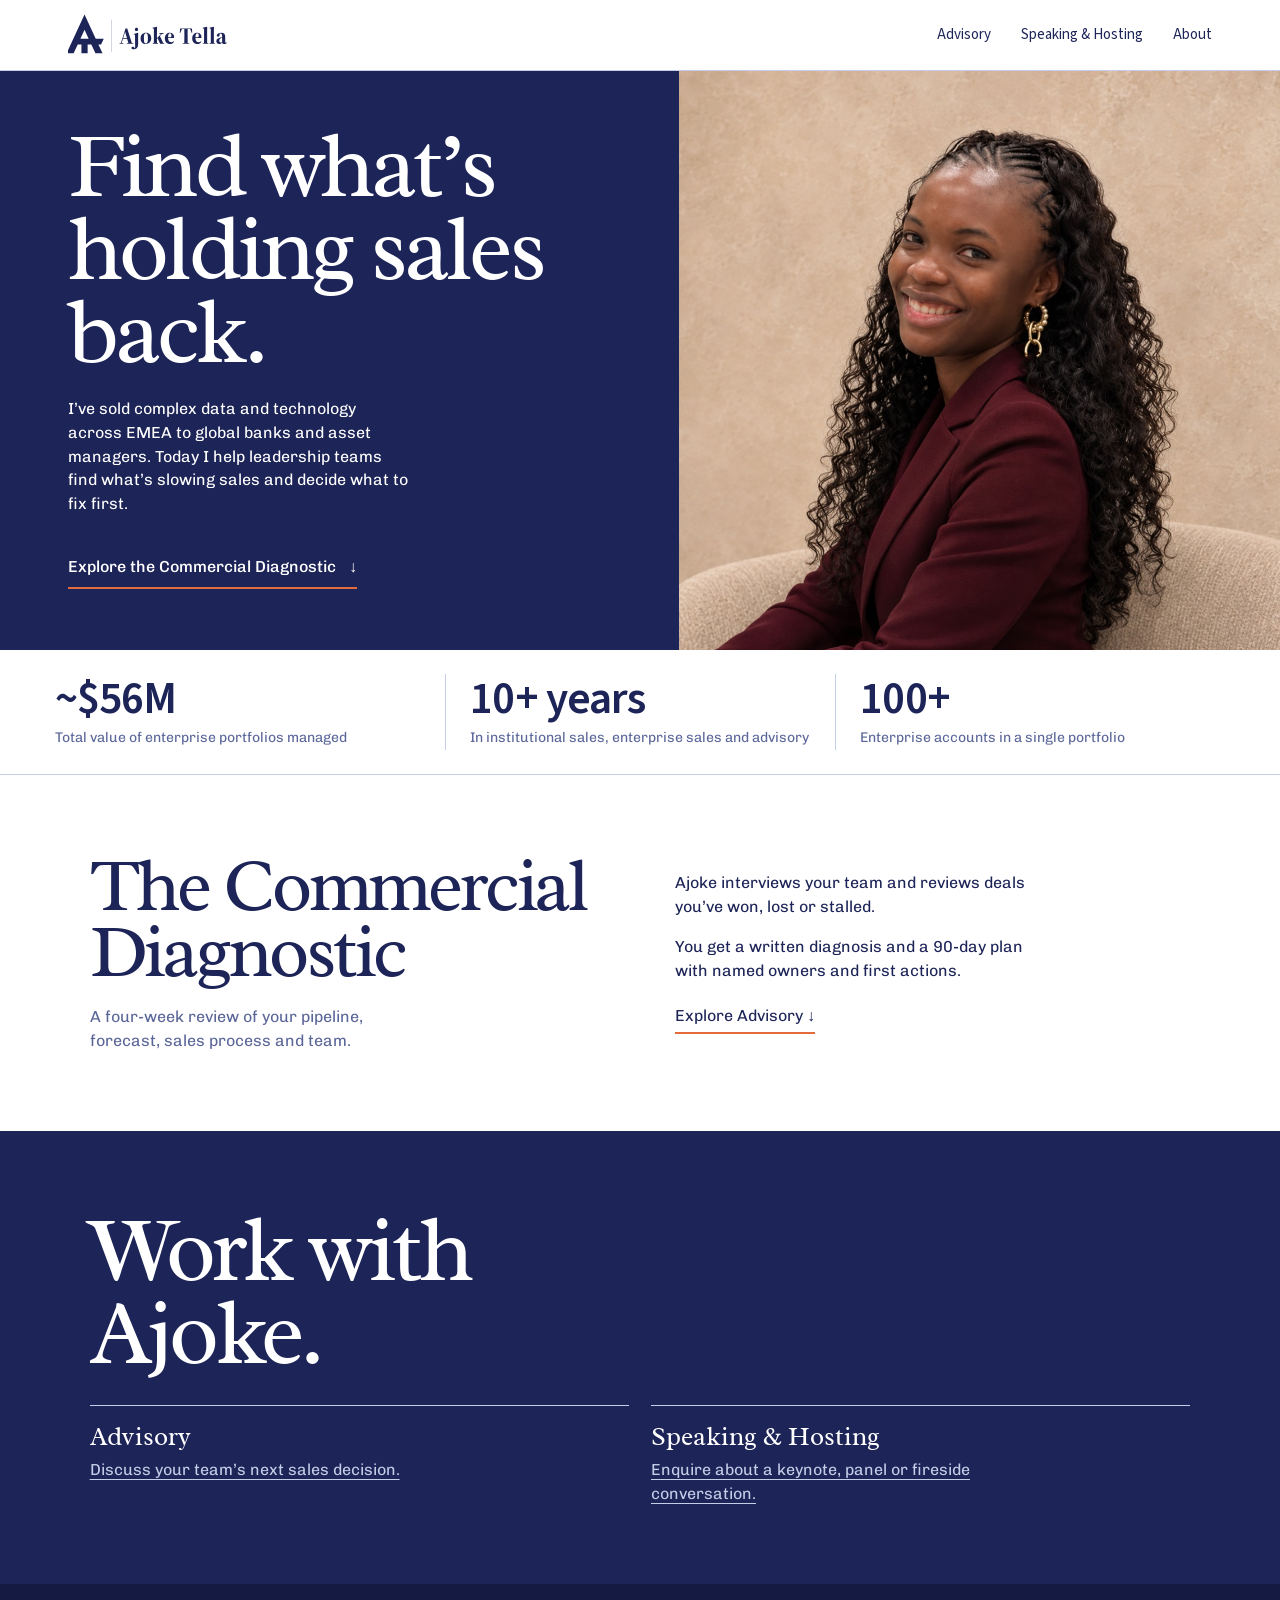
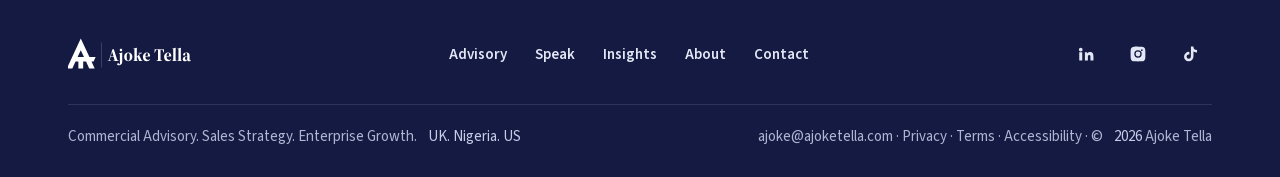
==== commit 8a7bdda1: "Apply Ajoke Tella Netlify launch redesign patch Co-Authored-By: Claude Opus 5.5 <noreply@anthropic.c" ====
--- a/index.html
+++ b/index.html
@@ -12,19 +12,13 @@
 <link rel="icon" href="assets/img/favicon.svg" type="image/svg+xml">
 <link rel="icon" href="assets/img/favicon-32.png" sizes="32x32" type="image/png">
 <link rel="apple-touch-icon" href="assets/img/apple-touch-icon.png">
-<link rel="preload" href="assets/fonts/source-serif-4.woff2" as="font" type="font/woff2" crossorigin>
-<link rel="preload" href="assets/fonts/source-sans-3.woff2" as="font" type="font/woff2" crossorigin>
 <script defer data-domain="ajoketella.com" src="https://plausible.io/js/script.outbound-links.js"></script>
-<link rel="stylesheet" href="assets/css/site.css">
-<link rel="stylesheet" href="assets/css/theme-persimmon.css">
-
-<title>Ajoke Tella | Commercial Advisory for Revenue Growth</title>
-<meta name="description" content="Revenue should not depend on one person, one deal or one good quarter. Commercial advisory for startups, SMEs and established companies, from London and Lagos.">
+<title>Ajoke Tella | Commercial Advisory</title>
+<meta name="description" content="Ajoke Tella helps leadership teams find what is slowing enterprise sales and decide what to fix first.">
 <link rel="canonical" href="https://ajoketella.com/">
 <meta property="og:url" content="https://ajoketella.com/">
-<meta property="og:title" content="Ajoke Tella | Commercial Advisory for Revenue Growth">
-<meta property="og:description" content="Revenue should not depend on one person, one deal or one good quarter. Commercial advisory from London and Lagos.">
-<link rel="preload" as="image" href="assets/img/photos/ajoke-white-shirt.webp" type="image/webp">
+<meta property="og:title" content="Ajoke Tella | Commercial Advisory">
+<meta property="og:description" content="Ajoke Tella helps leadership teams find what is slowing enterprise sales and decide what to fix first.">
 <script type="application/ld+json">
 {
   "@context": "https://schema.org",
@@ -72,7 +66,7 @@
         "@type": "OfferCatalog",
         "name": "Commercial advisory",
         "itemListElement": [
-          {"@type": "Offer", "itemOffered": {"@type": "Service", "name": "Commercial Diagnostic", "description": "A two to three week review of your sales organisation, pipeline, process, team and enterprise readiness, with a written diagnosis and plan."}},
+          {"@type": "Offer", "itemOffered": {"@type": "Service", "name": "Commercial Diagnostic", "description": "A four-week review of your sales organisation, pipeline, process, team and enterprise readiness, with a written diagnosis and plan."}},
           {"@type": "Offer", "itemOffered": {"@type": "Service", "name": "Sales Strategy and Go-To-Market"}},
           {"@type": "Offer", "itemOffered": {"@type": "Service", "name": "Sales Function Build"}},
           {"@type": "Offer", "itemOffered": {"@type": "Service", "name": "Fractional Commercial Leader"}},
@@ -106,185 +100,72 @@
   ]
 }
 </script>
-</head>
-<body>
-<a class="skip" href="#main">Skip to content</a>
-<svg width="0" height="0" class="sprite" aria-hidden="true" focusable="false"><symbol id="horizontal" viewBox="6.36 1.60 368.01 93.40"><path transform="translate(0.00 0.00) scale(1)" fill="currentColor" fill-rule="evenodd" d="M50.0 4.6 L75.3 59.0 L93.39 59.0 L87.34 72.0 L81.34 72.0 L90.64 92.0 L74.64 92.0 L65.34 72.0 L57.0 72.0 L57.0 92.0 L43.0 92.0 L43.0 72.0 L34.66 72.0 L25.36 92.0 L9.36 92.0 Z M50.0 39.01 L59.3 59.0 L40.7 59.0 Z"/><rect x="110.87" y="15.96" width="0.6" height="73.42" style="fill:var(--rule,currentColor)"/><path transform="translate(128.32 70.15) scale(0.5218)" fill="currentColor" d="M1.20 0.00L18.20 0.00L18.20 -2.20L10.70 -3.10L16.40 -21.70L34.10 -21.70L39.70 -3.10L32.50 -2.20L32.50 0.00L60.80 0.00L60.80 -2.20L54.70 -3.20L34.70 -66.00L27.20 -66.00L7.40 -3.10L1.20 -2.20ZM17.20 -24.40L25.40 -51.10L33.30 -24.40ZM63.00 24.60C66.90 24.60 72.00 23.30 76.30 18.90C80.40 14.80 81.90 10.10 81.90 0.00L81.90 -33.00L82.30 -46.20L80.90 -47.20L62.60 -42.00L62.60 -40.20L68.40 -38.50C68.50 -34.00 68.60 -30.50 68.60 -24.20L68.60 -6.50C68.60 2.60 69.50 10.30 68.80 17.00C68.70 18.50 68.40 19.60 67.90 20.60L66.50 18.30C64.10 14.20 62.00 13.50 59.20 13.50C55.70 13.50 53.20 15.50 52.90 18.70C54.00 23.10 57.70 24.60 63.00 24.60ZM74.80 -54.80C78.60 -54.80 81.80 -57.60 81.80 -61.60C81.80 -65.70 78.60 -68.50 74.80 -68.50C71.00 -68.50 67.80 -65.70 67.80 -61.60C67.80 -57.60 71.00 -54.80 74.80 -54.80ZM115.60 1.50C128.90 1.50 138.70 -8.40 138.70 -22.90C138.70 -37.60 130.20 -47.20 115.60 -47.20C102.10 -47.20 92.60 -37.40 92.60 -22.80C92.60 -8.20 101.00 1.50 115.60 1.50ZM115.60 -1.10C110.10 -1.10 106.90 -6.20 106.90 -22.80C106.90 -39.40 110.10 -44.70 115.60 -44.70C121.20 -44.70 124.30 -39.50 124.30 -22.90C124.30 -6.40 121.20 -1.10 115.60 -1.10ZM144.50 0.00L168.50 0.00L168.50 -2.20L163.70 -3.00C163.40 -7.90 163.40 -14.60 163.40 -20.30L166.60 -23.60L176.90 0.00L195.00 0.00L195.00 -2.20L190.40 -3.10L176.10 -33.40L184.60 -42.20L192.80 -43.60L192.80 -45.80L172.70 -45.80L172.70 -43.60L180.80 -42.20L163.40 -23.60L163.40 -51.50L163.80 -72.00L162.40 -73.10L144.10 -68.30L144.10 -66.50L150.10 -64.90L150.10 -20.90C150.10 -15.40 150.10 -8.30 149.80 -3.10L144.50 -2.20ZM219.50 -44.60C223.40 -44.60 226.00 -41.70 226.00 -34.20C226.00 -28.70 224.20 -27.20 218.70 -27.20L211.50 -27.20C211.90 -40.30 215.40 -44.60 219.50 -44.60ZM219.40 1.50C227.30 1.50 233.70 -1.90 237.50 -9.60L236.00 -10.80C233.30 -7.80 229.90 -5.90 225.30 -5.90C217.30 -5.90 211.50 -12.60 211.50 -24.60L211.50 -24.70L237.20 -24.70C237.60 -26.40 237.70 -27.30 237.70 -29.30C237.70 -39.70 230.70 -47.20 219.30 -47.20C208.00 -47.20 197.50 -38.60 197.50 -22.20C197.50 -7.00 207.20 1.50 219.40 1.50ZM262.10 -46.40L264.20 -46.40L271.30 -63.00L281.70 -63.00C282.00 -55.20 282.10 -44.40 282.10 -35.40L282.10 -31.00C282.10 -21.90 282.00 -11.00 281.70 -3.20L274.20 -2.20L274.20 0.00L303.90 0.00L303.90 -2.20L296.40 -3.20C296.10 -11.00 296.10 -21.90 296.10 -31.00L296.10 -35.40C296.10 -44.40 296.10 -55.20 296.40 -63.00L306.80 -63.00L313.90 -46.40L316.10 -46.40L314.90 -65.70L263.30 -65.70ZM337.90 -44.60C341.80 -44.60 344.40 -41.70 344.40 -34.20C344.40 -28.70 342.60 -27.20 337.10 -27.20L329.90 -27.20C330.30 -40.30 333.80 -44.60 337.90 -44.60ZM337.80 1.50C345.70 1.50 352.10 -1.90 355.90 -9.60L354.40 -10.80C351.70 -7.80 348.30 -5.90 343.70 -5.90C335.70 -5.90 329.90 -12.60 329.90 -24.60L329.90 -24.70L355.60 -24.70C356.00 -26.40 356.10 -27.30 356.10 -29.30C356.10 -39.70 349.10 -47.20 337.70 -47.20C326.40 -47.20 315.90 -38.60 315.90 -22.20C315.90 -7.00 325.60 1.50 337.80 1.50ZM361.60 0.00L385.60 0.00L385.60 -2.20L380.80 -3.00C380.50 -8.20 380.50 -15.40 380.50 -20.90L380.50 -52.10L380.90 -72.00L379.50 -73.10L361.20 -68.30L361.20 -66.50L367.20 -64.90L367.20 -20.90C367.20 -15.40 367.20 -8.30 366.90 -3.10L361.60 -2.20ZM390.80 0.00L414.80 0.00L414.80 -2.20L410.00 -3.00C409.70 -8.20 409.70 -15.40 409.70 -20.90L409.70 -52.10L410.10 -72.00L408.70 -73.10L390.40 -68.30L390.40 -66.50L396.40 -64.90L396.40 -20.90C396.40 -15.40 396.40 -8.30 396.10 -3.10L390.80 -2.20ZM455.60 1.40C460.70 1.40 464.10 -1.20 465.80 -5.40L464.40 -6.50C463.10 -4.80 462.20 -4.20 460.80 -4.20C459.50 -4.20 458.70 -5.20 458.70 -7.20L458.70 -29.60C458.70 -41.80 453.70 -47.20 442.20 -47.20C430.40 -47.20 422.90 -42.20 422.10 -34.90C423.00 -31.70 424.70 -30.30 427.80 -30.30C431.00 -30.30 434.20 -32.30 434.50 -38.50L435.00 -44.00C435.90 -44.20 436.90 -44.40 437.90 -44.40C443.70 -44.40 445.40 -41.40 445.40 -31.60L445.40 -28.10C442.60 -27.40 439.90 -26.60 438.00 -26.10C424.90 -22.10 420.40 -16.80 420.40 -10.00C420.40 -2.80 425.40 1.50 432.40 1.50C437.70 1.50 441.70 -0.30 445.60 -5.40C446.50 -1.30 449.60 1.40 455.60 1.40ZM433.00 -13.00C433.00 -18.60 436.10 -21.80 441.10 -24.20C442.00 -24.70 443.50 -25.20 445.40 -25.80L445.40 -7.60C443.10 -5.90 441.50 -5.30 439.30 -5.30C435.70 -5.30 433.00 -7.70 433.00 -13.00Z"/></symbol><symbol id="mark" viewBox="0 0 100 100"><path fill="currentColor" fill-rule="evenodd" d="M50.0 4.6 L75.3 59.0 L93.39 59.0 L87.34 72.0 L81.34 72.0 L90.64 92.0 L74.64 92.0 L65.34 72.0 L57.0 72.0 L57.0 92.0 L43.0 92.0 L43.0 72.0 L34.66 72.0 L25.36 92.0 L9.36 92.0 Z M50.0 39.01 L59.3 59.0 L40.7 59.0 Z"/></symbol></svg>
-<header class="site-header" id="top">
-  <div class="wrap header-inner">
-    <a class="brand" href="" aria-label="Ajoke Tella, home"><svg class="brand-logo" viewBox="0 0 368.01 93.40" aria-hidden="true" focusable="false"><use href="#horizontal"/></svg></a>
-    
-    <nav class="primary-nav" aria-label="Main">
-      <ul>
-        <li><a href="advisory/" data-nav="advisory">Advisory</a></li>
-        <li><a href="speak/" data-nav="speak">Speak</a></li>
-        <li><a href="insights/" data-nav="insights">Insights</a></li>
-        <li><a href="about/" data-nav="about">About</a></li>
-      </ul>
-    </nav>
-    <a class="btn btn-primary header-cta" href="contact/" data-nav="contact" data-track="Header CTA"><span class="cta-long">Start a conversation</span><span class="cta-short" aria-hidden="true">Let&rsquo;s talk</span></a>
-    <button class="menu-toggle" type="button" aria-expanded="false" aria-controls="mobile-menu">
-      <span class="menu-lines" aria-hidden="true"></span><span class="menu-label">Menu</span>
-    </button>
-  </div>
-  <div class="mobile-menu" id="mobile-menu" hidden>
-    <nav aria-label="Mobile">
-      <ul>
-        <li><a href="advisory/" data-nav="advisory">Advisory</a></li>
-        <li><a href="speak/" data-nav="speak">Speak</a></li>
-        <li><a href="insights/" data-nav="insights">Insights</a></li>
-        <li><a href="about/" data-nav="about">About</a></li>
-      </ul>
-      <a class="btn btn-primary" href="contact/">Start a conversation</a>
-    </nav>
-  </div>
-  <div class="read-bar" aria-hidden="true"></div>
-</header>
+<link rel="stylesheet" href="/assets/redesign/site.css"><script src="/assets/redesign/site.js" defer></script></head>
+<body><svg class="sprite" aria-hidden="true" focusable="false"><symbol id="horizontal" viewbox="6.36 1.60 368.01 93.40"><path transform="translate(0.00 0.00) scale(1)" fill="currentColor" fill-rule="evenodd" d="M50.0 4.6 L75.3 59.0 L93.39 59.0 L87.34 72.0 L81.34 72.0 L90.64 92.0 L74.64 92.0 L65.34 72.0 L57.0 72.0 L57.0 92.0 L43.0 92.0 L43.0 72.0 L34.66 72.0 L25.36 92.0 L9.36 92.0 Z M50.0 39.01 L59.3 59.0 L40.7 59.0 Z"></path><rect x="110.87" y="15.96" width="0.6" height="73.42" style="fill:var(--rule,currentColor)"></rect><path transform="translate(128.32 70.15) scale(0.5218)" fill="currentColor" d="M1.20 0.00L18.20 0.00L18.20 -2.20L10.70 -3.10L16.40 -21.70L34.10 -21.70L39.70 -3.10L32.50 -2.20L32.50 0.00L60.80 0.00L60.80 -2.20L54.70 -3.20L34.70 -66.00L27.20 -66.00L7.40 -3.10L1.20 -2.20ZM17.20 -24.40L25.40 -51.10L33.30 -24.40ZM63.00 24.60C66.90 24.60 72.00 23.30 76.30 18.90C80.40 14.80 81.90 10.10 81.90 0.00L81.90 -33.00L82.30 -46.20L80.90 -47.20L62.60 -42.00L62.60 -40.20L68.40 -38.50C68.50 -34.00 68.60 -30.50 68.60 -24.20L68.60 -6.50C68.60 2.60 69.50 10.30 68.80 17.00C68.70 18.50 68.40 19.60 67.90 20.60L66.50 18.30C64.10 14.20 62.00 13.50 59.20 13.50C55.70 13.50 53.20 15.50 52.90 18.70C54.00 23.10 57.70 24.60 63.00 24.60ZM74.80 -54.80C78.60 -54.80 81.80 -57.60 81.80 -61.60C81.80 -65.70 78.60 -68.50 74.80 -68.50C71.00 -68.50 67.80 -65.70 67.80 -61.60C67.80 -57.60 71.00 -54.80 74.80 -54.80ZM115.60 1.50C128.90 1.50 138.70 -8.40 138.70 -22.90C138.70 -37.60 130.20 -47.20 115.60 -47.20C102.10 -47.20 92.60 -37.40 92.60 -22.80C92.60 -8.20 101.00 1.50 115.60 1.50ZM115.60 -1.10C110.10 -1.10 106.90 -6.20 106.90 -22.80C106.90 -39.40 110.10 -44.70 115.60 -44.70C121.20 -44.70 124.30 -39.50 124.30 -22.90C124.30 -6.40 121.20 -1.10 115.60 -1.10ZM144.50 0.00L168.50 0.00L168.50 -2.20L163.70 -3.00C163.40 -7.90 163.40 -14.60 163.40 -20.30L166.60 -23.60L176.90 0.00L195.00 0.00L195.00 -2.20L190.40 -3.10L176.10 -33.40L184.60 -42.20L192.80 -43.60L192.80 -45.80L172.70 -45.80L172.70 -43.60L180.80 -42.20L163.40 -23.60L163.40 -51.50L163.80 -72.00L162.40 -73.10L144.10 -68.30L144.10 -66.50L150.10 -64.90L150.10 -20.90C150.10 -15.40 150.10 -8.30 149.80 -3.10L144.50 -2.20ZM219.50 -44.60C223.40 -44.60 226.00 -41.70 226.00 -34.20C226.00 -28.70 224.20 -27.20 218.70 -27.20L211.50 -27.20C211.90 -40.30 215.40 -44.60 219.50 -44.60ZM219.40 1.50C227.30 1.50 233.70 -1.90 237.50 -9.60L236.00 -10.80C233.30 -7.80 229.90 -5.90 225.30 -5.90C217.30 -5.90 211.50 -12.60 211.50 -24.60L211.50 -24.70L237.20 -24.70C237.60 -26.40 237.70 -27.30 237.70 -29.30C237.70 -39.70 230.70 -47.20 219.30 -47.20C208.00 -47.20 197.50 -38.60 197.50 -22.20C197.50 -7.00 207.20 1.50 219.40 1.50ZM262.10 -46.40L264.20 -46.40L271.30 -63.00L281.70 -63.00C282.00 -55.20 282.10 -44.40 282.10 -35.40L282.10 -31.00C282.10 -21.90 282.00 -11.00 281.70 -3.20L274.20 -2.20L274.20 0.00L303.90 0.00L303.90 -2.20L296.40 -3.20C296.10 -11.00 296.10 -21.90 296.10 -31.00L296.10 -35.40C296.10 -44.40 296.10 -55.20 296.40 -63.00L306.80 -63.00L313.90 -46.40L316.10 -46.40L314.90 -65.70L263.30 -65.70ZM337.90 -44.60C341.80 -44.60 344.40 -41.70 344.40 -34.20C344.40 -28.70 342.60 -27.20 337.10 -27.20L329.90 -27.20C330.30 -40.30 333.80 -44.60 337.90 -44.60ZM337.80 1.50C345.70 1.50 352.10 -1.90 355.90 -9.60L354.40 -10.80C351.70 -7.80 348.30 -5.90 343.70 -5.90C335.70 -5.90 329.90 -12.60 329.90 -24.60L329.90 -24.70L355.60 -24.70C356.00 -26.40 356.10 -27.30 356.10 -29.30C356.10 -39.70 349.10 -47.20 337.70 -47.20C326.40 -47.20 315.90 -38.60 315.90 -22.20C315.90 -7.00 325.60 1.50 337.80 1.50ZM361.60 0.00L385.60 0.00L385.60 -2.20L380.80 -3.00C380.50 -8.20 380.50 -15.40 380.50 -20.90L380.50 -52.10L380.90 -72.00L379.50 -73.10L361.20 -68.30L361.20 -66.50L367.20 -64.90L367.20 -20.90C367.20 -15.40 367.20 -8.30 366.90 -3.10L361.60 -2.20ZM390.80 0.00L414.80 0.00L414.80 -2.20L410.00 -3.00C409.70 -8.20 409.70 -15.40 409.70 -20.90L409.70 -52.10L410.10 -72.00L408.70 -73.10L390.40 -68.30L390.40 -66.50L396.40 -64.90L396.40 -20.90C396.40 -15.40 396.40 -8.30 396.10 -3.10L390.80 -2.20ZM455.60 1.40C460.70 1.40 464.10 -1.20 465.80 -5.40L464.40 -6.50C463.10 -4.80 462.20 -4.20 460.80 -4.20C459.50 -4.20 458.70 -5.20 458.70 -7.20L458.70 -29.60C458.70 -41.80 453.70 -47.20 442.20 -47.20C430.40 -47.20 422.90 -42.20 422.10 -34.90C423.00 -31.70 424.70 -30.30 427.80 -30.30C431.00 -30.30 434.20 -32.30 434.50 -38.50L435.00 -44.00C435.90 -44.20 436.90 -44.40 437.90 -44.40C443.70 -44.40 445.40 -41.40 445.40 -31.60L445.40 -28.10C442.60 -27.40 439.90 -26.60 438.00 -26.10C424.90 -22.10 420.40 -16.80 420.40 -10.00C420.40 -2.80 425.40 1.50 432.40 1.50C437.70 1.50 441.70 -0.30 445.60 -5.40C446.50 -1.30 449.60 1.40 455.60 1.40ZM433.00 -13.00C433.00 -18.60 436.10 -21.80 441.10 -24.20C442.00 -24.70 443.50 -25.20 445.40 -25.80L445.40 -7.60C443.10 -5.90 441.50 -5.30 439.30 -5.30C435.70 -5.30 433.00 -7.70 433.00 -13.00Z"></path></symbol></svg>
+<a href="#review-main" class="review-skip">Skip to content</a><header class="review-header"><div class="wrap">
+  <a class="brand" href="/" aria-label="Ajoke Tella, home"><svg viewbox="6.36 1.60 368.01 93.40" role="img" aria-label="Ajoke Tella"><use href="#horizontal"></use></svg></a>
+  <nav aria-label="Main navigation"><a href="/advisory/">Advisory</a><a href="/speak/">Speaking &amp; Hosting</a><a href="/about/">About</a></nav></div></header>
+<main id="review-main" tabindex="-1"><section aria-label="Home"><div id="ajoke-homepage-four-week">
 
-<main id="main">
+  <section class="ae-opening" aria-labelledby="ae-headline">
+    <div class="ae-intro" style="background-color:#1D2457;color:#FFFFFF">
 
-  <!-- The hook -->
-  <section class="hook hook-min" aria-labelledby="hero-title">
-    <div class="wrap">
-      <p class="hook-place">
-        <span class="city"><strong>London</strong> <time data-tz="Europe/London"></time></span>
-        <span class="sep" aria-hidden="true"></span>
-        <span class="city"><strong>Lagos</strong> <time data-tz="Africa/Lagos"></time></span>
-      </p>
-      <div class="hook-top">
-      <div class="hook-type">
-      <p class="hook-lead" aria-hidden="true">Revenue should not depend on</p>
-      <h1 id="hero-title"><span class="sr-only">Revenue should not depend on </span><span class="ln"><span class="strike">one person,</span></span><span class="ln"><span class="strike">one deal</span> or</span><span class="ln"><span class="strike">one good quarter.</span></span></h1>
-      </div>
-      <figure class="hook-portrait">
-        <picture>
-          <source srcset="assets/img/photos/ajoke-white-shirt.webp" type="image/webp">
-          <img src="assets/img/photos/ajoke-white-shirt.jpg" width="800" height="1000" alt="Ajoke Tella smiling, in a white shirt" fetchpriority="high">
-        </picture>
-        <figcaption><b>Ajoke Tella</b><span>Commercial Leader</span></figcaption>
-      </figure>
-      </div>
-      <div class="hook-break" aria-hidden="true"></div>
-      <div class="hook-grid">
-        <div class="hook-rest">
-          <p class="hook-answer">Let&rsquo;s build revenue that lasts.</p>
-          <p class="lede">Commercial advisory for startups, SMEs and established companies, from a decade of selling to global financial institutions.</p>
-          <div class="hero-actions">
-            <a class="btn btn-primary" href="contact/" data-track="Hero CTA">Start a conversation</a>
-            <a class="text-link" href="advisory/">How I help</a>
-          </div>
-        </div>
-      </div>
-      <p class="prev-line"><span class="prev-label">Previously at</span> ICE Data Services &middot; FactSet &middot; Options Technology &middot; Bank of America Merrill Lynch</p>
+      <h1 id="ae-headline" style="color:#FFFFFF !important">Find what’s holding sales back.</h1>
+      <p class="ae-description" style="color:#FFFFFF !important">I’ve sold complex data and technology across EMEA to global banks and asset managers. Today I help leadership teams find what’s slowing sales and decide what to fix first.</p>
+      <a class="ae-cta" style="color:#FFFFFF !important" href="/advisory/#diagnostic">Explore the Commercial Diagnostic <span aria-hidden="true">↓</span></a>
+    </div>
+    <figure><img src="/assets/redesign/fedeeccdaff53a62.jpg" alt="Ajoke Tella smiling in a burgundy blazer"></figure>
+  </section>
+  <ul class="ae-proof" aria-label="Ajoke Tella's commercial track record">
+    <li><strong>~$56M</strong><p>Total value of enterprise portfolios managed</p></li>
+    <li><strong>10+ years</strong><p>In institutional sales, enterprise sales and advisory</p></li>
+    <li><strong>100+</strong><p>Enterprise accounts in a single portfolio</p></li>
+  </ul>
+  <section id="ajoke-diagnostic" class="ae-chapter" aria-labelledby="ajoke-diagnostic-title">
+    <div>
+      <h2 id="ajoke-diagnostic-title">The Commercial Diagnostic</h2>
+      <p class="ae-chapter-lead">A four-week review of your pipeline, forecast, sales process and team.</p>
+    </div>
+    <div class="ae-chapter-body">
+      <p>Ajoke interviews your team and reviews deals you’ve won, lost or stalled.</p>
+      <p>You get a written diagnosis and a 90-day plan with named owners and first actions.</p>
+      <a href="/advisory/">Explore Advisory <span aria-hidden="true">↓</span></a>
     </div>
   </section>
-
-  <!-- Three situations, one line each; the detail lives on Advisory -->
-  <section class="section situations" aria-labelledby="doors-title">
-    <div class="wrap">
-      <h2 id="doors-title" class="eyebrow">Where are you today?</h2>
-      <ol class="situation-list">
-        <li><a href="advisory/#panel-build"><span class="door-num">01 &middot; Build</span><span class="situation-quote">&ldquo;We have traction, but no repeatable sales motion.&rdquo;</span><span class="situation-go" aria-hidden="true">&rarr;</span></a></li>
-        <li><a href="advisory/#panel-fix"><span class="door-num">02 &middot; Fix and Scale</span><span class="situation-quote">&ldquo;Our sales team is underperforming.&rdquo;</span><span class="situation-go" aria-hidden="true">&rarr;</span></a></li>
-        <li><a href="advisory/#panel-up"><span class="door-num">03 &middot; Move Upmarket</span><span class="situation-quote">&ldquo;We want to win enterprise contracts.&rdquo;</span><span class="situation-go" aria-hidden="true">&rarr;</span></a></li>
-      </ol>
-    </div>
-  </section>
-
-  <!-- Facts on glass cards -->
-  <section class="v4-facts" aria-label="At a glance">
-    <div class="wrap">
-      <div class="v3-cards">
-        <a class="v3-card" href="advisory/#diagnostic">
-          <span class="v3-card-label"><i aria-hidden="true"></i>Where most clients start</span>
-          <span class="v3-card-title">Commercial Diagnostic</span>
-          <span class="v3-weeks" aria-hidden="true"><span></span><span></span><span class="off"></span></span>
-          <span class="v3-card-foot">Two to three weeks. A written diagnosis and a plan. <span aria-hidden="true">&rarr;</span></span>
-        </a>
-        <div class="v3-card v3-card-hero">
-          <span class="v3-card-label">Best year in enterprise sales</span>
-          <span class="v3-big">450%</span>
-          <span class="v3-bars">
-            <span class="v3-bar"><span class="v3-bar-name">Target</span><span class="v3-bar-track"><span class="v3-bar-fill" style="--w:22%"></span></span></span>
-            <span class="v3-bar"><span class="v3-bar-name">Achieved</span><span class="v3-bar-track"><span class="v3-bar-fill hot" style="--w:100%"></span></span></span>
-          </span>
-          <span class="v3-card-foot">Of annual sales target, at a global data firm</span>
-        </div>
-        <a class="v3-card" href="speak/">
-          <span class="v3-card-label"><i aria-hidden="true"></i>Speak</span>
-          <span class="v3-speak">
-            <img src="assets/img/photos/ajoke-stage.webp" width="900" height="1200" alt="" loading="lazy">
-            <span>Keynotes, panels, fireside conversations and book launches. In person or online.</span>
-          </span>
-          <span class="v3-card-foot">Invite Ajoke to speak <span aria-hidden="true">&rarr;</span></span>
-        </a>
+  <section id="ajoke-contact" class="ae-close" aria-labelledby="ajoke-contact-title">
+    <h2 id="ajoke-contact-title">Work with Ajoke.</h2>
+    <div class="ae-routes">
+      <div>
+        <h3>Advisory</h3>
+        <p><a href="/advisory/">Discuss your team’s next sales decision.</a></p>
+      </div>
+      <div id="ajoke-speaking">
+        <h3>Speaking &amp; Hosting</h3>
+        <p><a href="/speak/">Enquire about a keynote, panel or fireside conversation.</a></p>
       </div>
     </div>
   </section>
-
-  <!-- Numbers, each drawn from what it counts -->
-  <section class="v5-stats-band" aria-labelledby="record-title">
-    <div class="wrap">
-      <p class="v3-eyebrow">Track record</p>
-      <h2 id="record-title" class="v3-h2">A decade with the <em>most demanding buyers.</em></h2>
-      <ul class="v5-stats">
-        <li class="v5-stat">
-          <div class="v5-vis v5-vis-ring"><svg class="v5-ring" viewBox="0 0 180 180" aria-hidden="true" focusable="false"><path style="--i:0" d="M92.72 12.05 A78 78 0 0 1 119.22 17.68"/><path style="--i:1" d="M124.19 19.89 A78 78 0 0 1 146.11 35.82"/><path style="--i:2" d="M149.75 39.86 A78 78 0 0 1 163.30 63.32"/><path style="--i:3" d="M164.98 68.50 A78 78 0 0 1 167.81 95.44"/><path style="--i:4" d="M167.24 100.86 A78 78 0 0 1 158.87 126.62"/><path style="--i:5" d="M156.15 131.33 A78 78 0 0 1 138.02 151.46"/><path style="--i:6" d="M133.62 154.66 A78 78 0 0 1 108.87 165.68"/><path style="--i:7" d="M103.54 166.82 A78 78 0 0 1 76.46 166.82"/><path style="--i:8" d="M71.13 165.68 A78 78 0 0 1 46.38 154.66"/><path style="--i:9" d="M41.98 151.46 A78 78 0 0 1 23.85 131.33"/><path style="--i:10" d="M21.13 126.62 A78 78 0 0 1 12.76 100.86"/><path style="--i:11" d="M12.19 95.44 A78 78 0 0 1 15.02 68.50"/><path style="--i:12" d="M16.70 63.32 A78 78 0 0 1 30.25 39.86"/><path style="--i:13" d="M33.89 35.82 A78 78 0 0 1 55.81 19.89"/><path style="--i:14" d="M60.78 17.68 A78 78 0 0 1 87.28 12.05"/></svg><span class="v5-centre">15<small>accounts</small></span></div>
-          <span class="v5-fig" data-count>About $30M</span>
-          <span class="v5-cap">Portfolio across 15 global enterprise accounts</span>
-        </li>
-        <li class="v5-stat v5-stat-raised">
-          <div class="v5-vis v5-dots" aria-hidden="true"><i style="--i:0"></i><i style="--i:1"></i><i style="--i:2"></i><i style="--i:3"></i><i style="--i:4"></i><i style="--i:5"></i><i style="--i:6"></i><i style="--i:7"></i><i style="--i:8"></i><i style="--i:9"></i><i style="--i:10"></i><i style="--i:11"></i><i style="--i:12"></i><i style="--i:13"></i><i style="--i:14"></i><i style="--i:15"></i><i style="--i:16"></i><i style="--i:17"></i><i style="--i:18"></i><i style="--i:19"></i><i style="--i:20"></i><i style="--i:21"></i><i style="--i:22"></i><i style="--i:23"></i><i style="--i:24"></i><i style="--i:25"></i><i style="--i:26"></i><i style="--i:27"></i><i style="--i:28"></i><i style="--i:29"></i><i style="--i:30"></i><i style="--i:31"></i><i style="--i:32"></i><i style="--i:33"></i><i style="--i:34"></i><i style="--i:35"></i><i style="--i:36"></i><i style="--i:37"></i><i style="--i:38"></i><i style="--i:39"></i><i style="--i:40"></i><i style="--i:41"></i><i style="--i:42"></i><i style="--i:43"></i><i style="--i:44"></i><i style="--i:45"></i><i style="--i:46"></i><i style="--i:47"></i><i style="--i:48"></i><i style="--i:49"></i><i style="--i:50"></i><i style="--i:51"></i><i style="--i:52"></i><i style="--i:53"></i><i style="--i:54"></i><i style="--i:55"></i><i style="--i:56"></i><i style="--i:57"></i><i style="--i:58"></i><i style="--i:59"></i><i style="--i:60"></i><i style="--i:61"></i><i style="--i:62"></i><i style="--i:63"></i><i style="--i:64"></i><i style="--i:65"></i><i style="--i:66"></i><i style="--i:67"></i><i style="--i:68"></i><i style="--i:69"></i><i style="--i:70"></i><i style="--i:71"></i><i style="--i:72"></i><i style="--i:73"></i><i style="--i:74"></i><i style="--i:75"></i><i style="--i:76"></i><i style="--i:77"></i><i style="--i:78"></i><i style="--i:79"></i><i style="--i:80"></i><i style="--i:81"></i><i style="--i:82"></i><i style="--i:83"></i><i style="--i:84"></i><i style="--i:85"></i><i style="--i:86"></i><i style="--i:87"></i><i style="--i:88"></i><i style="--i:89"></i><i style="--i:90"></i><i style="--i:91"></i><i style="--i:92"></i><i style="--i:93"></i><i style="--i:94"></i><i style="--i:95"></i><i style="--i:96"></i><i style="--i:97"></i><i style="--i:98"></i><i style="--i:99"></i></div>
-          <span class="v5-fig" data-count>100+</span>
-          <span class="v5-cap">Buy-side accounts managed at once. One dot, one account.</span>
-        </li>
-        <li class="v5-stat">
-          <div class="v5-vis v5-bricks" aria-hidden="true"><i style="--i:0"></i><i style="--i:1"></i><i style="--i:2"></i><i style="--i:3"></i><i style="--i:4"></i><i style="--i:5"></i><i style="--i:6"></i><i style="--i:7"></i><i style="--i:8"></i><i style="--i:9"></i><i style="--i:10"></i><i style="--i:11"></i><i style="--i:12"></i><i style="--i:13"></i><i style="--i:14"></i><i style="--i:15"></i><i style="--i:16"></i></div>
-          <span class="v5-fig" data-count>$17M</span>
-          <span class="v5-cap">New pipeline generated. Each block, $1M.</span>
-        </li>
-      </ul>
-    </div>
-  </section>
-
-  <!-- Close -->
-  <section class="v3-close" aria-labelledby="close-title">
-    <div class="wrap">
-      <h2 id="close-title" class="v3-h2">Tell me <em>where you are.</em></h2>
-      <p>A few lines about your business are all it takes.</p>
-      <div class="v3-actions">
-        <a class="pill pill-hot" href="contact/" data-track="Closing CTA">Start a conversation <span aria-hidden="true">&rarr;</span></a>
-        <a class="pill pill-glass" href="mailto:ajoke@ajoketella.com">ajoke@ajoketella.com</a>
-      </div>
-    </div>
-  </section>
-</main>
-<footer class="site-footer v6-footer">
+</div>
+</section></main><footer class="site-footer v6-footer">
   <div class="wrap">
     <div class="v6-row">
-      <a class="v6-brand" href="" aria-label="Ajoke Tella, home"><svg class="footer-logo" viewBox="0 0 368.01 93.40" role="img" aria-label="Ajoke Tella"><use href="#horizontal"/></svg></a>
+      <a class="v6-brand" href="/" aria-label="Ajoke Tella, home"><svg class="footer-logo" viewbox="6.36 1.60 368.01 93.40" role="img" aria-label="Ajoke Tella"><use href="#horizontal"></use></svg></a>
       <nav class="v6-nav" aria-label="Footer">
-        <a href="advisory/">Advisory</a>
-        <a href="speak/">Speak</a>
-        <a href="insights/">Insights</a>
-        <a href="about/">About</a>
-        <a href="contact/">Contact</a>
+        <a href="/advisory/">Advisory</a>
+        <a href="/speak/">Speak</a>
+        <a href="/insights/">Insights</a>
+        <a href="/about/">About</a>
+        <a href="/contact/">Contact</a>
       </nav>
       <ul class="v6-social" aria-label="Ajoke on social media">
-        <li><a href="https://www.linkedin.com/in/joketella/" rel="noopener" data-track="LinkedIn" aria-label="LinkedIn"><svg viewBox="0 0 24 24" aria-hidden="true" focusable="false"><path d="M4.98 3.5a2.5 2.5 0 1 1 0 5 2.5 2.5 0 0 1 0-5ZM3 9.75h4v11H3v-11Zm6.5 0h3.8v1.6h.05c.53-1 1.84-2.05 3.78-2.05 4.04 0 4.79 2.66 4.79 6.12v5.33h-4v-4.73c0-1.13-.02-2.58-1.57-2.58-1.58 0-1.82 1.23-1.82 2.5v4.81h-4v-11Z"/></svg></a></li>
-        <li><a href="https://www.instagram.com/ajoketella/" rel="noopener" data-track="Instagram" aria-label="Instagram"><svg viewBox="0 0 24 24" aria-hidden="true" focusable="false"><path d="M12 2.2c3.2 0 3.58 0 4.85.07 3.25.15 4.77 1.69 4.92 4.92.06 1.27.07 1.65.07 4.85s0 3.58-.07 4.85c-.15 3.23-1.66 4.77-4.92 4.92-1.27.06-1.65.07-4.85.07s-3.58 0-4.85-.07c-3.26-.15-4.77-1.7-4.92-4.92C2.17 15.58 2.16 15.2 2.16 12s0-3.58.07-4.85C2.38 3.92 3.9 2.38 7.15 2.23 8.42 2.17 8.8 2.16 12 2.16Zm0 4.86a4.94 4.94 0 1 0 0 9.88 4.94 4.94 0 0 0 0-9.88Zm0 8.15a3.21 3.21 0 1 1 0-6.42 3.21 3.21 0 0 1 0 6.42Zm5.13-9.5a1.15 1.15 0 1 0 0 2.3 1.15 1.15 0 0 0 0-2.3Z"/></svg></a></li>
-        <li><a href="https://www.tiktok.com/@theajoketella" rel="noopener" data-track="TikTok" aria-label="TikTok"><svg viewBox="0 0 24 24" aria-hidden="true" focusable="false"><path d="M16.6 2h-3.37v13.4a2.9 2.9 0 1 1-2.9-2.9c.3 0 .58.05.85.13V9.2a6.27 6.27 0 1 0 5.42 6.2V8.6a8.1 8.1 0 0 0 4.73 1.52V6.75A4.73 4.73 0 0 1 16.6 2Z"/></svg></a></li>
+        <li><a href="https://www.linkedin.com/in/joketella/" rel="noopener" data-track="LinkedIn" aria-label="LinkedIn"><svg viewbox="0 0 24 24" aria-hidden="true" focusable="false"><path d="M4.98 3.5a2.5 2.5 0 1 1 0 5 2.5 2.5 0 0 1 0-5ZM3 9.75h4v11H3v-11Zm6.5 0h3.8v1.6h.05c.53-1 1.84-2.05 3.78-2.05 4.04 0 4.79 2.66 4.79 6.12v5.33h-4v-4.73c0-1.13-.02-2.58-1.57-2.58-1.58 0-1.82 1.23-1.82 2.5v4.81h-4v-11Z"></path></svg></a></li>
+        <li><a href="https://www.instagram.com/ajoketella/" rel="noopener" data-track="Instagram" aria-label="Instagram"><svg viewbox="0 0 24 24" aria-hidden="true" focusable="false"><path d="M12 2.2c3.2 0 3.58 0 4.85.07 3.25.15 4.77 1.69 4.92 4.92.06 1.27.07 1.65.07 4.85s0 3.58-.07 4.85c-.15 3.23-1.66 4.77-4.92 4.92-1.27.06-1.65.07-4.85.07s-3.58 0-4.85-.07c-3.26-.15-4.77-1.7-4.92-4.92C2.17 15.58 2.16 15.2 2.16 12s0-3.58.07-4.85C2.38 3.92 3.9 2.38 7.15 2.23 8.42 2.17 8.8 2.16 12 2.16Zm0 4.86a4.94 4.94 0 1 0 0 9.88 4.94 4.94 0 0 0 0-9.88Zm0 8.15a3.21 3.21 0 1 1 0-6.42 3.21 3.21 0 0 1 0 6.42Zm5.13-9.5a1.15 1.15 0 1 0 0 2.3 1.15 1.15 0 0 0 0-2.3Z"></path></svg></a></li>
+        <li><a href="https://www.tiktok.com/@theajoketella" rel="noopener" data-track="TikTok" aria-label="TikTok"><svg viewbox="0 0 24 24" aria-hidden="true" focusable="false"><path d="M16.6 2h-3.37v13.4a2.9 2.9 0 1 1-2.9-2.9c.3 0 .58.05.85.13V9.2a6.27 6.27 0 1 0 5.42 6.2V8.6a8.1 8.1 0 0 0 4.73 1.52V6.75A4.73 4.73 0 0 1 16.6 2Z"></path></svg></a></li>
       </ul>
     </div>
     <div class="v6-base">
-      <p>Commercial Advisory. Sales Strategy. Enterprise Growth. <span>London. Lagos.</span></p>
-      <p><a href="mailto:ajoke@ajoketella.com">ajoke@ajoketella.com</a> <span aria-hidden="true">&middot;</span> <a href="privacy.html">Privacy</a> <span aria-hidden="true">&middot;</span> <a href="terms/">Terms</a> <span aria-hidden="true">&middot;</span> <a href="accessibility/">Accessibility</a> <span aria-hidden="true">&middot;</span> &copy; <span data-year>2026</span> Ajoke Tella</p>
+      <p>Commercial Advisory. Sales Strategy. Enterprise Growth. <span>UK. Nigeria. US</span></p>
+      <p><a href="mailto:ajoke@ajoketella.com">ajoke@ajoketella.com</a> <span aria-hidden="true">·</span> <a href="/privacy.html">Privacy</a> <span aria-hidden="true">·</span> <a href="/terms/">Terms</a> <span aria-hidden="true">·</span> <a href="/accessibility/">Accessibility</a> <span aria-hidden="true">·</span> © <span data-year>2026</span> Ajoke Tella</p>
     </div>
   </div>
-</footer>
-
-<script src="assets/js/site.js" defer></script>
-<script src="assets/js/motion.js" defer></script>
-</body>
-</html>
-
+</footer></body></html>
--- a/assets/redesign/site.css
+++ b/assets/redesign/site.css
@@ -0,0 +1,400 @@
+@font-face {
+  font-family: 'Chivo';
+  font-style: normal;
+  font-weight: 400;
+  font-display: swap;
+  src: url(/assets/redesign/792a9376fb4dec24.ttf) format('truetype');
+}
+@font-face {
+  font-family: 'Chivo';
+  font-style: normal;
+  font-weight: 500;
+  font-display: swap;
+  src: url(/assets/redesign/b696534a0344fb00.ttf) format('truetype');
+}
+@font-face {
+  font-family: 'Radley';
+  font-style: normal;
+  font-weight: 400;
+  font-display: swap;
+  src: url(/assets/redesign/0d9d92716c050083.ttf) format('truetype');
+}
+
+@font-face{font-family:'Source Serif 4';src:url(/assets/redesign/2a24bad466f09b88.woff2) format('woff2');font-weight:400 700;font-display:swap}
+@font-face{font-family:'Source Sans 3';src:url(/assets/redesign/587435ca9d90732b.woff2) format('woff2');font-weight:400 700;font-display:swap}
+
+  #ajoke-homepage-four-week { --ae-paper:#FFFFFF;--ae-ink:#1D2457;--ae-red:#E46B3C;background:var(--ae-paper);color:var(--ae-ink);font:400 15px/1.5 Chivo,sans-serif; }
+  #ajoke-homepage-four-week * { box-sizing:border-box; }
+  #ajoke-homepage-four-week header { display:flex;justify-content:space-between;align-items:center;gap:16px;padding:19px clamp(17px,5%,58px); }
+  #ajoke-homepage-four-week .ae-name { display:flex;align-items:center;gap:9px;white-space:nowrap;font:400 25px/1 Radley,Georgia,serif; }
+  #ajoke-homepage-four-week .ae-name img { width:29px;height:29px;object-fit:contain; }
+  #ajoke-homepage-four-week .ae-nav { display:flex;gap:clamp(12px,3vw,31px);font-size:12px;text-align:right; }
+  #ajoke-homepage-four-week .ae-opening { display:grid;grid-template-columns:1.13fr 1fr;background:var(--ae-ink);color:var(--ae-paper); }
+  #ajoke-homepage-four-week .ae-intro { align-self:center;padding:54px clamp(25px,6vw,68px) 61px; }
+  #ajoke-homepage-four-week p,#ajoke-homepage-four-week h2,#ajoke-homepage-four-week figure { margin:0; }
+  #ajoke-homepage-four-week h2 { max-width:10ch;color:var(--ae-paper);font:400 clamp(52px,7.5vw,92px)/.9 Radley,Georgia,serif;letter-spacing:-.043em; }
+  #ajoke-homepage-four-week .ae-description { max-width:34ch;margin-top:24px; }
+  #ajoke-homepage-four-week .ae-cta { display:inline-flex;max-width:100%;align-items:center;gap:13px;margin-top:28px;padding:11px 0 8px;border-bottom:2px solid #E46B3C;color:var(--ae-paper);font-size:13px;font-weight:500; }
+  #ajoke-homepage-four-week figure { position:relative;min-height:440px;overflow:hidden; }
+  #ajoke-homepage-four-week figure img { position:absolute;width:100%;height:100%;object-fit:cover;object-position:54% 18%; }
+  #ajoke-homepage-four-week .ae-proof { display:grid;grid-template-columns:repeat(3,minmax(0,1fr));list-style:none;gap:0;margin:0;padding:24px clamp(16px,5%,55px);background:#FFF;color:#1D2457; }
+  #ajoke-homepage-four-week .ae-proof li { min-width:0;padding:3px clamp(9px,1.9vw,25px);border-inline-start:1px solid #C5CDE8; }
+  #ajoke-homepage-four-week .ae-proof li:first-child { border-inline-start:0;padding-inline-start:0; }
+  #ajoke-homepage-four-week .ae-proof strong { display:block;color:#1D2457 !important;font:600 clamp(26px,4.3vw,45px)/1 "Source Sans 3",Verdana,sans-serif;font-variant-numeric:lining-nums tabular-nums;white-space:nowrap;letter-spacing:-.02em; }
+  #ajoke-homepage-four-week .ae-proof p { margin-top:6px;color:#5B6699 !important;font-size:12px;line-height:1.35; }
+  @media (prefers-reduced-motion:no-preference) {
+    #ajoke-homepage-four-week .ae-proof li { animation:aeProofSettle 540ms cubic-bezier(.2,.7,.2,1) both; }
+    #ajoke-homepage-four-week .ae-proof li:nth-child(2) { animation-delay:100ms; }
+    #ajoke-homepage-four-week .ae-proof li:nth-child(3) { animation-delay:200ms; }
+  }
+  @keyframes aeProofSettle { from { transform:translateX(12px);opacity:.45; } to { transform:translateX(0);opacity:1; } }
+  @media(max-width:660px) {
+    #ajoke-homepage-four-week .ae-proof { grid-template-columns:repeat(2,minmax(0,1fr));padding:10px 7%; }
+    #ajoke-homepage-four-week .ae-proof li { padding:14px 12px; }
+    #ajoke-homepage-four-week .ae-proof li:first-child,#ajoke-homepage-four-week .ae-proof li:nth-child(3) { border-inline-start:0;padding-inline-start:0; }
+    #ajoke-homepage-four-week .ae-proof li:nth-child(n+3) { border-top:1px solid #C5CDE8; }
+  }
+  @media(max-width:660px) {
+    #ajoke-homepage-four-week header { gap:10px; }
+    #ajoke-homepage-four-week .ae-name { font-size:21px;gap:5px; }
+    #ajoke-homepage-four-week .ae-name img { width:25px;height:25px; }
+    #ajoke-homepage-four-week .ae-opening { grid-template-columns:1fr; }
+    #ajoke-homepage-four-week .ae-intro { padding:36px 7% 39px; }
+    #ajoke-homepage-four-week h2 { font-size:clamp(44px,11vw,65px); }
+    #ajoke-homepage-four-week figure { min-height:0;aspect-ratio:1.0; }
+    #ajoke-homepage-four-week figure img { object-position:54% 18%; }
+  }
+
+
+  #ajoke-homepage-four-week a { color:inherit; text-decoration:none; }
+  #ajoke-homepage-four-week a:focus-visible { outline:2px solid #E46B3C; outline-offset:4px; }
+  #ajoke-homepage-four-week .ae-chapter { display:grid; grid-template-columns:1fr 1fr; gap:clamp(22px,6vw,70px); padding:clamp(38px,7vw,78px) 7%; border-top:1px solid #C5CDE8; }
+  #ajoke-homepage-four-week .ae-chapter h2 { max-width:13ch; font-size:clamp(42px,6.4vw,74px); color:#1D2457 !important; }
+  #ajoke-homepage-four-week .ae-chapter-lead { max-width:29ch; margin-top:19px; color:#5B6699 !important; }
+  #ajoke-homepage-four-week .ae-chapter-body { max-width:37ch; align-self:center; color:#1D2457; }
+  #ajoke-homepage-four-week .ae-chapter-body p { margin-bottom:16px; }
+  #ajoke-homepage-four-week .ae-chapter-body a { display:inline-block; margin-top:5px; padding-bottom:4px; border-bottom:2px solid #E46B3C; }
+  #ajoke-homepage-four-week .ae-close { padding:clamp(36px,7vw,78px) 7%; background:#1D2457; color:#FFFFFF; }
+  #ajoke-homepage-four-week .ae-close h2 { color:#FFFFFF !important; }
+  #ajoke-homepage-four-week .ae-routes { display:grid; grid-template-columns:1fr 1fr; gap:22px; margin-top:30px; }
+  #ajoke-homepage-four-week .ae-routes > div { border-top:1px solid #C5CDE8; padding-top:16px; }
+  #ajoke-homepage-four-week .ae-routes h3 { margin:0 0 7px; font:400 26px/1.15 Radley,Georgia,serif; color:#FFFFFF !important; }
+  #ajoke-homepage-four-week .ae-routes p { max-width:40ch; color:#C5CDE8 !important; }
+  @media(max-width:600px) { #ajoke-homepage-four-week .ae-chapter,#ajoke-homepage-four-week .ae-routes { grid-template-columns:1fr; } }
+
+#ajoke-homepage-four-week h1{margin:0;max-width:10ch;color:white;font:400 clamp(52px,7.5vw,92px)/.9 Radley,Georgia,serif;letter-spacing:-.043em}@media(max-width:660px){#ajoke-homepage-four-week h1{font-size:clamp(44px,11vw,65px)}}
+
+  #ajoke-advisory-privacy-line { --ink:#1D2457;--mid:#5B6699;--resist:#C5CDE8;--spark:#E46B3C; background:#fff;color:var(--ink);font:400 17px/1.48 "Source Sans 3",Verdana,sans-serif; }
+  #ajoke-advisory-privacy-line * { box-sizing:border-box; }
+  #ajoke-advisory-privacy-line :is(h1,h2,h3,p,figure,blockquote,dl,dd) { margin:0; }
+  #ajoke-advisory-privacy-line :is(h1,h2,h3,blockquote) { font-family:"Source Serif 4",Georgia,serif;font-weight:400; }
+  #ajoke-advisory-privacy-line .aa-header { display:flex;align-items:center;justify-content:space-between;gap:12px;padding:18px 7%;color:var(--ink); }
+  #ajoke-advisory-privacy-line .aa-name { display:flex;align-items:center;gap:9px;font:500 23px/1 "Source Serif 4",Georgia,serif; }
+  #ajoke-advisory-privacy-line .aa-name img { width:30px;height:30px;object-fit:contain; }
+  #ajoke-advisory-privacy-line .aa-header > span { font-size:14px; }
+  #ajoke-advisory-privacy-line .aa-lead { display:grid;grid-template-columns:1.55fr 1fr;gap:clamp(24px,5vw,60px);padding:clamp(38px,7vw,76px) 7%;background:var(--ink);color:#fff; }
+  #ajoke-advisory-privacy-line h1 { color:#fff !important;font-size:clamp(40px,7vw,79px);line-height:.99;letter-spacing:-.045em;max-width:10ch; }
+  #ajoke-advisory-privacy-line .aa-lead p { color:#fff !important; }
+  #ajoke-advisory-privacy-line .aa-lead > div > p { margin-top:19px;max-width:31ch; }
+  #ajoke-advisory-privacy-line .aa-lead a { display:inline-block;margin-top:20px;padding-bottom:5px;border-bottom:2px solid var(--spark);color:#fff !important;text-decoration:none;font-weight:600; }
+  #ajoke-advisory-privacy-line .aa-lead a:focus-visible { outline:2px solid var(--resist);outline-offset:4px; }
+  #ajoke-advisory-privacy-line aside { align-self:end;border-top:1px solid var(--resist); }
+  #ajoke-advisory-privacy-line aside p { padding:7px 0;border-bottom:1px solid #C5CDE855; }
+  #ajoke-advisory-privacy-line .aa-work { display:grid;grid-template-columns:1fr 1.15fr;gap:clamp(24px,6vw,65px);padding:clamp(35px,6vw,66px) 7%; }
+  #ajoke-advisory-privacy-line h2 { color:var(--ink) !important;font-size:clamp(31px,4.9vw,53px);line-height:1.04;letter-spacing:-.03em; }
+  #ajoke-advisory-privacy-line .aa-work p { margin-top:14px;max-width:36ch;color:var(--ink) !important; }
+  #ajoke-advisory-privacy-line figure { padding:18px clamp(15px,3vw,29px);border-top:3px solid var(--spark);background:#f3f5fc;color:var(--ink); }
+  #ajoke-advisory-privacy-line figcaption { margin-bottom:9px;color:var(--mid);font-size:14px;font-weight:600; }
+  #ajoke-advisory-privacy-line blockquote { padding:0;border:0;font-size:clamp(20px,3.2vw,29px);line-height:1.17;color:var(--ink) !important; }
+  #ajoke-advisory-privacy-line dl { margin-top:16px;font-size:14px; }
+  #ajoke-advisory-privacy-line dl > div { display:grid;grid-template-columns:5.4em 1fr;gap:10px;border-top:1px solid var(--resist);padding:7px 0; }
+  #ajoke-advisory-privacy-line dt { font-weight:600; }
+  #ajoke-advisory-privacy-line .aa-next { border-top:1px solid var(--resist);padding:35px 7% 48px; }
+  #ajoke-advisory-privacy-line .aa-next p { max-width:55ch;margin-top:12px;color:var(--ink) !important; }
+  #ajoke-advisory-privacy-line .aa-next h3 { margin-top:25px;color:var(--ink) !important;font-size:23px; }
+  #ajoke-advisory-privacy-line .aa-secondary { display:inline-block; margin-top:16px; padding-bottom:4px; border-bottom:2px solid var(--spark); color:var(--ink) !important; text-decoration:none; font-weight:600; }
+  #ajoke-advisory-privacy-line .aa-secondary:focus-visible { outline:2px solid var(--ink); outline-offset:4px; }
+  #ajoke-advisory-privacy-line .aa-enquiry { padding:34px 7% 45px; background:#f3f5fc; color:var(--ink); }
+  #ajoke-advisory-privacy-line .aa-enquiry h2 { font-size:clamp(25px,3.6vw,35px); }
+  #ajoke-advisory-privacy-line .aa-enquiry h3 { margin-top:18px; font-size:22px; }
+  #ajoke-advisory-privacy-line .aa-enquiry p { color:var(--ink) !important; margin-top:8px; }
+  #ajoke-advisory-privacy-line .aa-work .aa-secondary { color:var(--ink) !important; }
+  #ajoke-advisory-privacy-line .aa-enquiry > div { border-top:1px solid var(--resist); margin-top:21px; }
+  #ajoke-advisory-privacy-line .aa-disclosure { margin-top:16px; }
+  #ajoke-advisory-privacy-line summary { width:fit-content; min-height:44px; padding:10px 0; color:#1D2457; font-weight:600; }
+  #ajoke-advisory-privacy-line summary:focus-visible { outline:2px solid #1D2457; outline-offset:4px; }
+  #ajoke-advisory-privacy-line .aa-close-label,#ajoke-advisory-privacy-line details[open] .aa-open-label { display:none; }
+  #ajoke-advisory-privacy-line details[open] .aa-close-label { display:inline; }
+  #ajoke-advisory-privacy-line .aa-form { display:grid;grid-template-columns:repeat(2,minmax(0,1fr));gap:15px 20px;max-width:710px;margin-top:20px; }
+  #ajoke-advisory-privacy-line .aa-form label { display:grid;gap:5px;font-weight:600;color:#1D2457; }
+  #ajoke-advisory-privacy-line .aa-wide { grid-column:1/-1; }
+  #ajoke-advisory-privacy-line :is(input,select,textarea) { width:100%;min-height:42px;padding:8px 10px;background:#fff;color:#1D2457;border:1px solid #5B6699;border-radius:0;font:400 16px/1.4 "Source Sans 3",Verdana,sans-serif; }
+  #ajoke-advisory-privacy-line #aa-summary-help,#ajoke-advisory-privacy-line .aa-preview-note { font-size:14px;font-weight:400;color:#5B6699; }
+  #ajoke-advisory-privacy-line .aa-privacy { margin:0; font-size:14px; color:#5B6699 !important; }
+  #ajoke-advisory-privacy-line .aa-privacy span { color:#1D2457; text-decoration:underline; text-underline-offset:3px; }
+  #ajoke-advisory-privacy-line .aa-actions { display:flex;align-items:center;gap:12px;flex-wrap:wrap; }
+  #ajoke-advisory-privacy-line button { padding:9px 15px;background:#1D2457;color:#fff;border:1px solid #1D2457;font:600 16px/1.4 "Source Sans 3",Verdana,sans-serif; }
+  #ajoke-advisory-privacy-line .aa-form [role=status]:empty { display:none; }
+  @media(max-width:620px) { #ajoke-advisory-privacy-line .aa-form { grid-template-columns:1fr; } }
+  @media(max-width:620px) { #ajoke-advisory-privacy-line .aa-lead,#ajoke-advisory-privacy-line .aa-work { grid-template-columns:1fr; } }
+
+
+  #ajoke-speaking-stage-editorial { --ink:#1D2457;--mid:#5B6699;--resist:#C5CDE8;--spark:#E46B3C; background:#fff;color:var(--ink);font:400 17px/1.48 "Source Sans 3",Verdana,sans-serif; }
+  #ajoke-speaking-stage-editorial * { box-sizing:border-box; }
+  #ajoke-speaking-stage-editorial :is(h1,h2,h3,p,figure,blockquote,dl,dd) { margin:0; }
+  #ajoke-speaking-stage-editorial :is(h1,h2,h3,blockquote) { font-family:"Source Serif 4",Georgia,serif;font-weight:400; }
+  #ajoke-speaking-stage-editorial .aa-header { display:flex;align-items:center;justify-content:space-between;gap:12px;padding:18px 7%;color:var(--ink); }
+  #ajoke-speaking-stage-editorial .aa-name { display:flex;align-items:center;gap:9px;font:500 23px/1 "Source Serif 4",Georgia,serif; }
+  #ajoke-speaking-stage-editorial .aa-name img { width:30px;height:30px;object-fit:contain; }
+  #ajoke-speaking-stage-editorial .aa-header > span { font-size:14px; }
+  #ajoke-speaking-stage-editorial .aa-lead { display:grid;grid-template-columns:1.55fr 1fr;gap:clamp(24px,5vw,60px);padding:clamp(38px,7vw,76px) 7%;background:var(--ink);color:#fff; }
+  #ajoke-speaking-stage-editorial h1 { color:#fff !important;font-size:clamp(40px,7vw,79px);line-height:.99;letter-spacing:-.045em;max-width:10ch; }
+  #ajoke-speaking-stage-editorial .aa-lead p { color:#fff !important; }
+  #ajoke-speaking-stage-editorial .aa-lead > div > p { margin-top:19px;max-width:31ch; }
+  #ajoke-speaking-stage-editorial .aa-lead a { display:inline-block;margin-top:20px;padding-bottom:5px;border-bottom:2px solid var(--spark);color:#fff !important;text-decoration:none;font-weight:600; }
+  #ajoke-speaking-stage-editorial .aa-lead a:focus-visible { outline:2px solid var(--resist);outline-offset:4px; }
+  #ajoke-speaking-stage-editorial aside { align-self:end;border-top:1px solid var(--resist); }
+  #ajoke-speaking-stage-editorial aside p { padding:7px 0;border-bottom:1px solid #C5CDE855; }
+  #ajoke-speaking-stage-editorial .aa-work { display:grid;grid-template-columns:1fr 1.15fr;gap:clamp(24px,6vw,65px);padding:clamp(35px,6vw,66px) 7%; }
+  #ajoke-speaking-stage-editorial h2 { color:var(--ink) !important;font-size:clamp(31px,4.9vw,53px);line-height:1.04;letter-spacing:-.03em; }
+  #ajoke-speaking-stage-editorial .aa-work p { margin-top:14px;max-width:36ch;color:var(--ink) !important; }
+  #ajoke-speaking-stage-editorial figure { padding:18px clamp(15px,3vw,29px);border-top:3px solid var(--spark);background:#f3f5fc;color:var(--ink); }
+  #ajoke-speaking-stage-editorial figcaption { margin-bottom:9px;color:var(--mid);font-size:14px;font-weight:600; }
+  #ajoke-speaking-stage-editorial blockquote { padding:0;border:0;font-size:clamp(20px,3.2vw,29px);line-height:1.17;color:var(--ink) !important; }
+  #ajoke-speaking-stage-editorial dl { margin-top:16px;font-size:14px; }
+  #ajoke-speaking-stage-editorial dl > div { display:grid;grid-template-columns:5.4em 1fr;gap:10px;border-top:1px solid var(--resist);padding:7px 0; }
+  #ajoke-speaking-stage-editorial dt { font-weight:600; }
+  #ajoke-speaking-stage-editorial .aa-next { border-top:1px solid var(--resist);padding:35px 7% 48px; }
+  #ajoke-speaking-stage-editorial .aa-next p { max-width:55ch;margin-top:12px;color:var(--ink) !important; }
+  #ajoke-speaking-stage-editorial .aa-next h3 { margin-top:25px;color:var(--ink) !important;font-size:23px; }
+  #ajoke-speaking-stage-editorial .aa-secondary { display:inline-block; margin-top:16px; padding-bottom:4px; border-bottom:2px solid var(--spark); color:var(--ink) !important; text-decoration:none; font-weight:600; }
+  #ajoke-speaking-stage-editorial .aa-secondary:focus-visible { outline:2px solid var(--ink); outline-offset:4px; }
+  #ajoke-speaking-stage-editorial .aa-enquiry { padding:34px 7% 45px; background:#f3f5fc; color:var(--ink); }
+  #ajoke-speaking-stage-editorial .aa-enquiry h2 { font-size:clamp(25px,3.6vw,35px); }
+  #ajoke-speaking-stage-editorial .aa-enquiry h3 { margin-top:18px; font-size:22px; }
+  #ajoke-speaking-stage-editorial .aa-enquiry p { color:var(--ink) !important; margin-top:8px; }
+  #ajoke-speaking-stage-editorial .aa-work .aa-secondary { color:var(--ink) !important; }
+  #ajoke-speaking-stage-editorial .aa-enquiry > div { border-top:1px solid var(--resist); margin-top:21px; }
+  #ajoke-speaking-stage-editorial .aa-disclosure { margin-top:16px; }
+  #ajoke-speaking-stage-editorial summary { width:fit-content; min-height:44px; padding:10px 0; color:#1D2457; font-weight:600; }
+  #ajoke-speaking-stage-editorial summary:focus-visible { outline:2px solid #1D2457; outline-offset:4px; }
+  #ajoke-speaking-stage-editorial .aa-close-label,#ajoke-speaking-stage-editorial details[open] .aa-open-label { display:none; }
+  #ajoke-speaking-stage-editorial details[open] .aa-close-label { display:inline; }
+  #ajoke-speaking-stage-editorial .aa-form { display:grid;grid-template-columns:repeat(2,minmax(0,1fr));gap:15px 20px;max-width:710px;margin-top:20px; }
+  #ajoke-speaking-stage-editorial .aa-form label { display:grid;gap:5px;font-weight:600;color:#1D2457; }
+  #ajoke-speaking-stage-editorial .aa-wide { grid-column:1/-1; }
+  #ajoke-speaking-stage-editorial :is(input,select,textarea) { width:100%;min-height:42px;padding:8px 10px;background:#fff;color:#1D2457;border:1px solid #5B6699;border-radius:0;font:400 16px/1.4 "Source Sans 3",Verdana,sans-serif; }
+  #ajoke-speaking-stage-editorial #aa-summary-help,#ajoke-speaking-stage-editorial .aa-preview-note { font-size:14px;font-weight:400;color:#5B6699; }
+  #ajoke-speaking-stage-editorial .aa-privacy { margin:0; font-size:14px; color:#5B6699 !important; }
+  #ajoke-speaking-stage-editorial .aa-privacy span { color:#1D2457; text-decoration:underline; text-underline-offset:3px; }
+  #ajoke-speaking-stage-editorial .aa-actions { display:flex;align-items:center;gap:12px;flex-wrap:wrap; }
+  #ajoke-speaking-stage-editorial button { padding:9px 15px;background:#1D2457;color:#fff;border:1px solid #1D2457;font:600 16px/1.4 "Source Sans 3",Verdana,sans-serif; }
+  #ajoke-speaking-stage-editorial .aa-form [role=status]:empty { display:none; }
+  @media(max-width:620px) { #ajoke-speaking-stage-editorial .aa-form { grid-template-columns:1fr; } }
+  @media(max-width:620px) { #ajoke-speaking-stage-editorial .aa-lead,#ajoke-speaking-stage-editorial .aa-work { grid-template-columns:1fr; } }
+
+
+#ajoke-speaking-stage-editorial .sh-stage {padding:clamp(22px,5vw,57px) 7% clamp(30px,6vw,66px);background:#fff}
+#ajoke-speaking-stage-editorial .sh-stage h1 {color:#1D2457 !important;max-width:none;font-size:clamp(42px,9.2vw,110px);line-height:.97;letter-spacing:-.06em;margin-bottom:clamp(15px,3.2vw,36px)}
+#ajoke-speaking-stage-editorial .sh-feature {display:grid;grid-template-columns:1.05fr .95fr;min-height:390px;background:#1D2457;color:#fff}
+#ajoke-speaking-stage-editorial .sh-stage .sh-still {position:relative;overflow:hidden;min-height:390px;padding:0;border:0;background:#262637}
+#ajoke-speaking-stage-editorial .sh-still img {position:absolute;inset:0;width:100%;height:100%;object-fit:cover;object-position:50% 0%;filter:grayscale(1)}
+#ajoke-speaking-stage-editorial .sh-copy {display:flex;align-items:flex-start;justify-content:flex-end;flex-direction:column;padding:clamp(25px,5vw,58px)}
+#ajoke-speaking-stage-editorial .sh-invitations {list-style:none;margin:0 0 14px;padding:0;width:100%;border-top:1px solid #C5CDE875}
+#ajoke-speaking-stage-editorial .sh-invitations li {padding:7px 0;border-bottom:1px solid #C5CDE875;color:#fff !important;font:400 clamp(20px,3vw,31px)/1.1 "Source Serif 4",Georgia,serif}
+#ajoke-speaking-stage-editorial .sh-copy p {font:400 15px/1.35 "Source Sans 3",Verdana,sans-serif;color:#fff !important;max-width:34ch}
+#ajoke-speaking-stage-editorial .sh-copy .sh-motherhood {margin-top:7px;color:#C5CDE8 !important}
+#ajoke-speaking-stage-editorial .sh-copy a {display:inline-flex;gap:15px;align-items:center;color:#fff !important;text-decoration:none;font-weight:600;border-bottom:2px solid #E46B3C;padding:0 0 5px;margin-top:23px}
+#ajoke-speaking-stage-editorial .sh-copy a:focus-visible {outline:2px solid #C5CDE8;outline-offset:4px}
+@media(max-width:630px) {
+#ajoke-speaking-stage-editorial .sh-feature {grid-template-columns:1fr;min-height:0}
+#ajoke-speaking-stage-editorial .sh-stage .sh-still {min-height:0;aspect-ratio:.94}
+#ajoke-speaking-stage-editorial .sh-copy {padding:23px 19px 27px}
+}
+
+
+  #ajoke-about-linkedin {color:#1D2457;background:#fff;font:400 17px/1.53 "Source Sans 3",Verdana,sans-serif}
+  #ajoke-about-linkedin * {box-sizing:border-box}
+  #ajoke-about-linkedin header {display:flex;justify-content:space-between;align-items:center;padding:17px 6%;gap:14px;border-bottom:1px solid #C5CDE8}
+  #ajoke-about-linkedin .ae-name {display:flex;align-items:center;gap:8px;font:400 23px/1 "Source Serif 4",Georgia,serif}
+  #ajoke-about-linkedin .ae-name img {width:29px;height:29px;object-fit:contain}
+  #ajoke-about-linkedin .ae-profile {display:grid;grid-template-columns:1fr 1fr;min-height:520px}
+  #ajoke-about-linkedin figure {position:relative;margin:0;min-width:0}
+  #ajoke-about-linkedin figure img {position:absolute;inset:0;width:100%;height:100%;display:block;object-fit:cover;object-position:50% 0%}
+  #ajoke-about-linkedin .ae-story {align-self:center;padding:clamp(28px,5.5vw,70px)}
+  #ajoke-about-linkedin h1 {font:400 clamp(42px,6.5vw,82px)/.98 "Source Serif 4",Georgia,serif;color:#1D2457 !important;letter-spacing:-.05em;margin:0 0 17px}
+  #ajoke-about-linkedin p {color:#1D2457 !important;max-width:40ch;margin:15px 0 0}
+  #ajoke-about-linkedin .ae-lead {font-size:clamp(19px,2.35vw,26px);line-height:1.24;margin-bottom:23px}
+  #ajoke-about-linkedin .ae-linkedin {display:inline-flex;align-items:center;gap:9px;margin-top:22px;padding-bottom:3px;border-bottom:2px solid #E46B3C;color:#1D2457 !important;text-decoration:none;font-weight:600}
+  #ajoke-about-linkedin .ae-linkedin:focus-visible {outline:2px solid #1D2457;outline-offset:4px}
+  @media(max-width:650px) {
+    #ajoke-about-linkedin .ae-profile {grid-template-columns:1fr;min-height:0}
+    #ajoke-about-linkedin figure {aspect-ratio:.98}
+    #ajoke-about-linkedin .ae-story {padding:29px 7% 40px}
+  }
+
+
+ #ajoke-site-privacy {background:#fff;color:#1D2457;font:400 17px/1.52 "Source Sans 3",Verdana,sans-serif}
+ #ajoke-site-privacy * {box-sizing:border-box}
+ #ajoke-site-privacy header {padding:17px 7%;border-bottom:1px solid #C5CDE8;display:flex;align-items:center;justify-content:space-between;gap:15px}
+ #ajoke-site-privacy .name {display:flex;align-items:center;gap:8px;font:400 23px/1 "Source Serif 4",Georgia,serif}
+ #ajoke-site-privacy .name img {width:29px;height:29px;object-fit:contain}
+ #ajoke-site-privacy .lead {padding:clamp(31px,6vw,70px) 7%}
+ #ajoke-site-privacy h1,#ajoke-site-privacy h2,#ajoke-site-privacy summary {font-family:"Source Serif 4",Georgia,serif;color:#1D2457 !important;font-weight:400}
+ #ajoke-site-privacy h1 {font-size:clamp(44px,8vw,91px);letter-spacing:-.055em;line-height:.99;margin:0 0 19px}
+ #ajoke-site-privacy p {max-width:55ch;margin:12px 0 0;color:#1D2457 !important}
+ #ajoke-site-privacy .intro {font-size:clamp(19px,2.6vw,25px);line-height:1.29;max-width:36ch}
+ #ajoke-site-privacy .about {display:grid;grid-template-columns:1fr .8fr;gap:clamp(24px,6vw,65px);align-items:center}
+ #ajoke-site-privacy .portrait {width:100%;max-height:530px;aspect-ratio:.87;object-fit:cover;object-position:50% 12%}
+ #ajoke-site-privacy .entry {padding:0 7% 48px}
+ #ajoke-site-privacy .entry details {border-block:1px solid #C5CDE8;padding:17px 0}
+ #ajoke-site-privacy summary {font-size:clamp(25px,4vw,40px);line-height:1.16}
+ #ajoke-site-privacy summary:focus-visible {outline:2px solid #1D2457;outline-offset:5px}
+ #ajoke-site-privacy .read {display:block;margin-top:8px;font:600 15px/1.3 "Source Sans 3",Verdana,sans-serif;text-decoration:underline;text-underline-offset:4px;text-decoration-color:#E46B3C}
+ #ajoke-site-privacy .entry details[open] .read {display:none}
+ #ajoke-site-privacy .policy {padding-bottom:22px}
+ #ajoke-site-privacy .policy-body {padding:0 7% 40px}
+ #ajoke-site-privacy .policy-body section {border-top:1px solid #C5CDE8;padding:14px 0}
+ #ajoke-site-privacy .policy-body h2 {font-size:25px;line-height:1.15;margin:0}
+ #ajoke-site-privacy p.draft {color:#5B6699 !important}
+ @media(max-width:620px){#ajoke-site-privacy .about {grid-template-columns:1fr}}
+
+
+:root{--white:#fff;--resist:#C5CDE8;--persimmon:#E46B3C;--ease:cubic-bezier(.16,1,.3,1);--gutter:clamp(16px,4vw,48px);--max:1240px}
+*,*::before,*::after{box-sizing:border-box}
+body{margin:0;color:#1D2457;background:#fff;font:400 17px/1.55 'Source Sans 3',Verdana,sans-serif}
+[hidden]{display:none!important}
+img,svg{display:block;max-width:100%}
+.sprite{position:absolute;width:0;height:0;overflow:hidden}
+.wrap{max-width:var(--max);margin:0 auto;padding:0 var(--gutter)}
+.footer-logo{width:auto;color:var(--white);--rule:var(--resist)}
+.review-header{border-bottom:1px solid #C5CDE8}
+.review-header .wrap{display:flex;justify-content:space-between;align-items:center;gap:12px 25px;flex-wrap:wrap;padding-top:13px;padding-bottom:13px}
+.review-header .brand{display:block;color:#1D2457;--rule:#5B6699}
+.review-header .brand svg{width:163px;height:auto}
+.review-header nav{display:flex;align-items:center;gap:6px clamp(10px,3vw,30px);flex-wrap:wrap}
+.review-header nav a{font-size:15px;color:inherit;text-decoration:none;display:inline-flex;align-items:center;min-height:44px}
+.review-header nav a[aria-current=page]{text-decoration:underline;text-underline-offset:6px;text-decoration-color:#E46B3C}
+.review-header a:focus-visible,.review-privacy-link:focus-visible{outline:2px solid #1D2457;outline-offset:4px}
+.review-privacy-link{color:#1D2457;text-underline-offset:3px}
+#ae-headline:focus,#review-main:focus{outline:none}
+#ajoke-homepage-four-week .ae-routes a{text-decoration:underline;text-underline-offset:4px}
+.review-skip{position:absolute;top:-80px;left:12px;z-index:2;padding:8px 14px;background:white;color:#1D2457}
+.review-skip:focus{top:8px}
+@media(max-width:480px){.review-header .wrap{row-gap:4px}.review-header .brand svg{width:141px}.review-header nav a{font-size:14px}}
+@media(prefers-reduced-motion:reduce){.v6-nav a::after,.v6-social a{transition:none}}
+
+.v6-footer{background:#151A42;color:#AEB6D3;padding:48px 0 28px;font-size:14px}
+.v6-row{display:flex;align-items:center;justify-content:space-between;gap:24px;flex-wrap:wrap;padding-bottom:28px;border-bottom:1px solid rgba(197,205,232,.14)}
+.v6-brand{display:inline-flex;color:var(--white);--rule:var(--resist)}
+.v6-brand .footer-logo{height:32px;margin:0}
+.v6-nav{display:flex;flex-wrap:wrap;gap:4px 28px}
+.v6-nav a{display:inline-flex;align-items:center;min-height:44px;color:#E3E7F5;text-decoration:none;font-size:15px;font-weight:600;position:relative}
+.v6-nav a::after{content:"";position:absolute;left:0;right:0;bottom:10px;height:1px;background:var(--persimmon,#E46B3C);transform:scaleX(0);transform-origin:left;transition:transform .35s var(--ease)}
+.v6-nav a:hover::after,.v6-nav a:focus-visible::after{transform:scaleX(1)}
+.v6-social{display:flex;gap:8px;list-style:none;margin:0;padding:0}
+.v6-social a{display:inline-flex;align-items:center;justify-content:center;width:44px;height:44px;border-radius:50%;color:#E3E7F5;transition:background-color .3s var(--ease),color .3s var(--ease)}
+.v6-social a:hover{background:var(--persimmon,#E46B3C);color:#151A42}
+.v6-social a:focus-visible{outline:2px solid var(--white);outline-offset:2px}
+.v6-social svg{width:18px;height:18px;fill:currentColor}
+.v6-base{display:flex;justify-content:space-between;gap:8px 24px;flex-wrap:wrap;padding-top:20px}
+.v6-base p{margin:0}
+.v6-base p span:not([aria-hidden]){margin-left:8px;color:var(--resist)}
+.v6-base a{color:#AEB6D3;text-decoration:none}
+.v6-base a:hover{color:var(--white);text-decoration:underline}
+@media (max-width:760px){
+  .v6-row{flex-direction:column;align-items:flex-start;gap:12px}
+  .v6-nav{gap:0 20px}
+  .v6-social{margin-left:-10px}
+  .v6-base{flex-direction:column}
+  .v6-base p{line-height:1.9}
+}
+/* Phone layouts keep the same page order, colours and assets as desktop. */
+@media (max-width: 660px) {
+  :root { --mobile-gutter: clamp(17px, 5.5vw, 32px); }
+  .review-header .wrap { display: block; padding: 11px var(--mobile-gutter) 0; }
+  .review-header .brand { width: fit-content; }
+  .review-header .brand svg { width: 143px; }
+  .review-header nav { margin-top: 4px; gap: clamp(13px, 4.2vw, 26px); }
+  .review-header nav a { min-height: 44px; font-size: 15px; }
+  .review-header nav a[aria-current=page] { text-underline-offset: 5px; }
+  [data-page] h1[tabindex="-1"]:focus { outline: none; }
+  [data-page] a span[aria-hidden="true"] { font-variant-emoji: text; }
+
+  #ajoke-homepage-four-week .ae-intro { padding: 25px var(--mobile-gutter) 21px; }
+  #ajoke-homepage-four-week .ae-opening h1 { max-width: 15ch; font-size: clamp(34px, 9.3vw, 54px); line-height: .98; }
+  #ajoke-homepage-four-week .ae-intro .ae-description { max-width: 46ch; margin-top: 12px; font-size: 15px; line-height: 1.44; }
+  #ajoke-homepage-four-week .ae-cta { margin-top: 9px; padding: 9px 0 6px; min-height: 44px; font-size: 14px; }
+  #ajoke-homepage-four-week .ae-opening figure { aspect-ratio: auto; height: clamp(205px, 62vw, 350px); }
+  #ajoke-homepage-four-week .ae-opening figure img { object-position: 54% top; }
+  #ajoke-homepage-four-week .ae-proof { grid-template-columns: repeat(3, minmax(0, 1fr)); padding: 16px var(--mobile-gutter) 18px; }
+  #ajoke-homepage-four-week .ae-proof li { padding: 0 clamp(5px, 2vw, 12px); border: 0; border-inline-start: 1px solid #C5CDE8; }
+  #ajoke-homepage-four-week .ae-proof li:first-child { border: 0; padding-inline-start: 0; }
+  #ajoke-homepage-four-week .ae-proof li:nth-child(3) { border-top: 0; border-inline-start: 1px solid #C5CDE8; padding-inline-start: clamp(5px, 2vw, 12px); padding-inline-end: 0; }
+  #ajoke-homepage-four-week .ae-proof strong { font-size: clamp(20px, 5.7vw, 32px); }
+  #ajoke-homepage-four-week .ae-proof p { font-size: 12px; line-height: 1.3; }
+  #ajoke-homepage-four-week .ae-chapter, #ajoke-homepage-four-week .ae-close { padding: 29px var(--mobile-gutter) 32px; }
+  #ajoke-homepage-four-week .ae-chapter { gap: 14px; }
+  #ajoke-homepage-four-week .ae-chapter h2, #ajoke-homepage-four-week .ae-close h2 { max-width: none; font-size: clamp(34px, 8.7vw, 49px); line-height: 1; }
+  #ajoke-homepage-four-week .ae-chapter .ae-chapter-lead { margin-top: 10px; }
+  #ajoke-homepage-four-week .ae-routes { margin-top: 19px; gap: 14px; }
+
+  #ajoke-advisory-privacy-line .aa-lead, #ajoke-advisory-privacy-line .aa-work,
+  #ajoke-advisory-privacy-line .aa-next, #ajoke-advisory-privacy-line .aa-enquiry,
+  #ajoke-speaking-stage-editorial .aa-enquiry { padding: 28px var(--mobile-gutter) 32px; }
+  #ajoke-advisory-privacy-line .aa-lead, #ajoke-advisory-privacy-line .aa-work { grid-template-columns: 1fr; gap: 18px; }
+  #ajoke-advisory-privacy-line .aa-lead h1 { max-width: 15ch; font-size: clamp(35px, 9vw, 52px); }
+  #ajoke-advisory-privacy-line .aa-lead > div > p { margin-top: 11px; }
+  #ajoke-advisory-privacy-line .aa-lead a { margin-top: 9px; }
+  #ajoke-advisory-privacy-line .aa-lead aside p { padding-block: 5px; }
+
+  #ajoke-speaking-stage-editorial .sh-stage { padding: 23px var(--mobile-gutter) 29px; }
+  #ajoke-speaking-stage-editorial .sh-stage h1 { font-size: clamp(35px, 8.8vw, 53px); margin-bottom: 14px; }
+  #ajoke-speaking-stage-editorial .sh-feature { grid-template-columns: 1fr; min-height: 0; }
+  #ajoke-speaking-stage-editorial .sh-stage .sh-still { min-height: 0; aspect-ratio: auto; height: clamp(205px, 68vw, 360px); }
+  #ajoke-speaking-stage-editorial .sh-still img { object-position: 50% top; }
+  #ajoke-speaking-stage-editorial .sh-copy { padding: 19px var(--mobile-gutter) 21px; }
+  #ajoke-speaking-stage-editorial .sh-copy a { margin-top: 11px; }
+  #ajoke-speaking-stage-editorial .sh-invitations { margin-bottom: 10px; }
+
+  #ajoke-about-linkedin .ae-profile { grid-template-columns: 1fr; min-height: 0; }
+  #ajoke-about-linkedin .ae-profile figure { aspect-ratio: auto; height: clamp(245px, 72vw, 425px); }
+  #ajoke-about-linkedin .ae-profile figure img { object-position: 50% top; }
+  #ajoke-about-linkedin .ae-story { padding: 25px var(--mobile-gutter) 32px; }
+  #ajoke-about-linkedin .ae-story h1 { font-size: clamp(39px, 10vw, 56px); }
+
+  #ajoke-advisory-privacy-line .aa-form, #ajoke-speaking-stage-editorial .aa-form { grid-template-columns: minmax(0, 1fr); gap: 12px; }
+  #ajoke-advisory-privacy-line .aa-form :is(input,select,textarea,button),
+  #ajoke-speaking-stage-editorial .aa-form :is(input,select,textarea,button) { min-height: 44px; font-size: 16px; }
+  #ajoke-advisory-privacy-line :is(.aa-lead a,.aa-secondary),
+  #ajoke-speaking-stage-editorial .sh-copy a,
+  #ajoke-about-linkedin .ae-linkedin { min-height: 44px; display: inline-flex; align-items: center; }
+  .v6-footer { padding: 30px 0 22px; overflow-wrap: anywhere; }
+  .v6-row { padding-bottom: 16px; }
+  .v6-footer .v6-base { padding-top: 14px; }
+}
+
+
+/* Keep supporting text comfortable to read across viewport sizes. */
+#ajoke-homepage-four-week { font-size: 16px; }
+#ajoke-homepage-four-week .ae-intro .ae-description { font-size: 16px; line-height: 1.48; }
+#ajoke-homepage-four-week .ae-cta { font-size: 16px; }
+#ajoke-homepage-four-week .ae-proof p { font-size: 14px; line-height: 1.36; }
+#ajoke-advisory-privacy-line figure figcaption,
+#ajoke-advisory-privacy-line figure dl,
+#ajoke-advisory-privacy-line #aa-summary-help { font-size: 16px; }
+#ajoke-advisory-privacy-line figure dl { line-height: 1.4; }
+#ajoke-speaking-stage-editorial .sh-copy p { font-size: 16px; line-height: 1.45; }
+#ajoke-advisory-privacy-line .aa-form .aa-privacy,
+#ajoke-speaking-stage-editorial .aa-form .aa-privacy { font-size: 15px; line-height: 1.45; }
+.v6-footer .v6-base { font-size: 15px; }
+@media (max-width: 660px) {
+  #ajoke-homepage-four-week .ae-proof li { padding-inline: clamp(5px, 1.6vw, 11px); }
+  #ajoke-homepage-four-week .ae-proof li:first-child { padding-inline-start: 0; }
+  #ajoke-homepage-four-week .ae-proof li:nth-child(3) { padding-inline: clamp(5px, 1.6vw, 11px) 0; }
+  #ajoke-homepage-four-week .ae-proof p { overflow-wrap: break-word; }
+}
+
+/* Legacy anchors are retained for previously shared links. */
+.anchor-alias {display:block;scroll-margin-top:20px}
+[data-netlify] [role="status"] {scroll-margin-top:16px}
